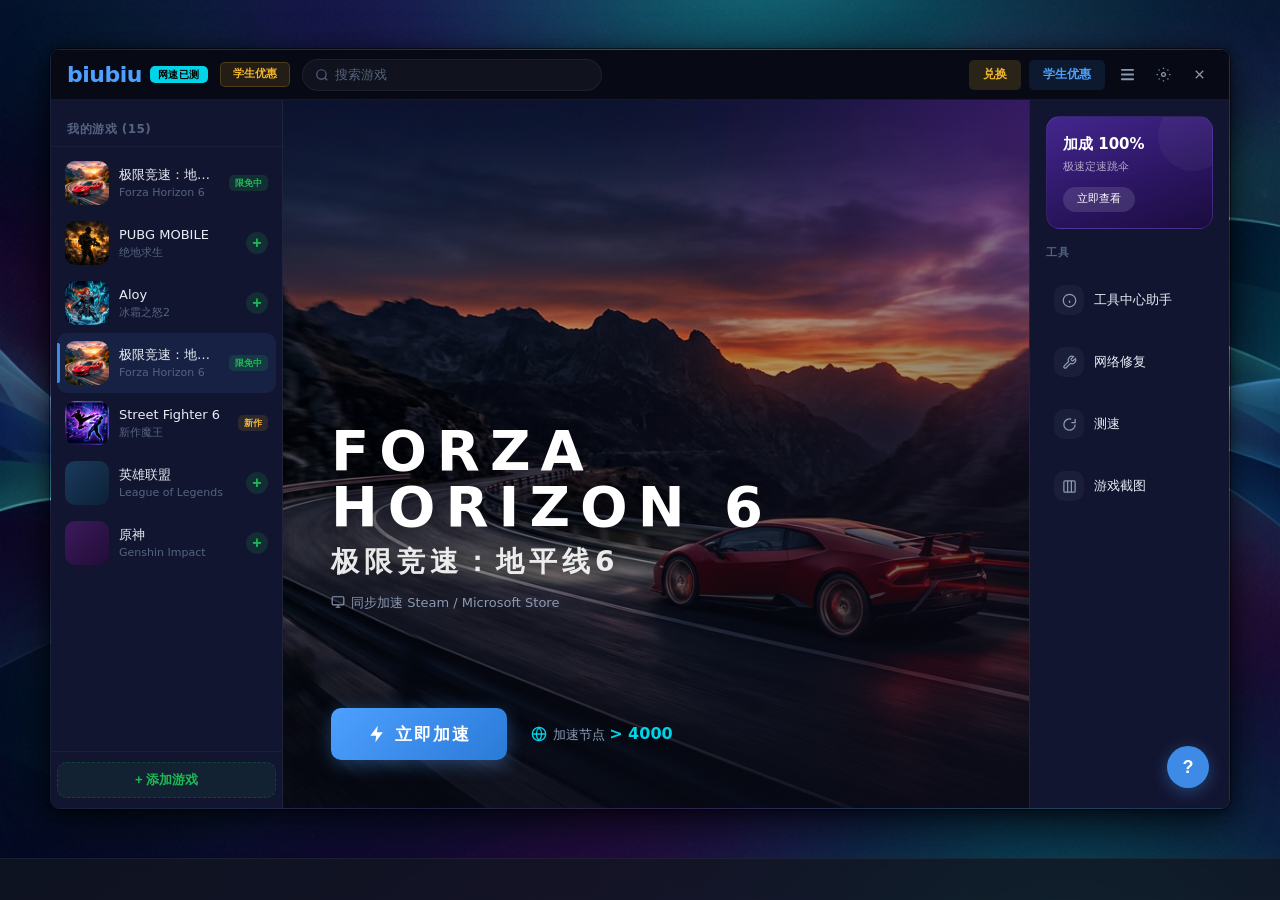
==== index.html @ 0bf5c0fb "Initial commit: biubiu game accelerator prototype" ====
<!DOCTYPE html>
<html lang="zh-CN">
<head>
<meta charset="UTF-8">
<meta name="viewport" content="width=device-width, initial-scale=1.0">
<title>biubiu 游戏加速器</title>
<style>
/* ============================================
   DESIGN SYSTEM
   ============================================ */
:root {
  --bg-deep: #05060e;
  --bg-base: #080a16;
  --bg-surface: #0c0f20;
  --bg-raised: #121530;
  --bg-hover: #181c3a;
  --bg-glass: rgba(12, 15, 32, 0.88);
  --bg-glass-light: rgba(255, 255, 255, 0.04);
  --bg-glass-border: rgba(255, 255, 255, 0.07);

  --clr-blue: #3d8be6;
  --clr-blue-bright: #4ea0ff;
  --clr-blue-glow: #5bb8ff;
  --clr-cyan: #00d4e8;
  --clr-cyan-dim: #00a8bd;
  --clr-green: #1db954;
  --clr-green-dim: #17a347;
  --clr-red: #e74c5a;
  --clr-red-dim: #c43a48;
  --clr-yellow: #f0b72e;
  --clr-purple: #8b5cf6;
  --clr-purple-dim: #6d42d8;
  --clr-purple-glow: #a78bfa;

  --text-hi: #e8edf5;
  --text-md: #8a99b4;
  --text-lo: #546480;
  --text-muted: #3e4c66;

  --grad-hero: linear-gradient(160deg, #0a0d1e 0%, #060818 50%, #0e1230 100%);
  --grad-blue-btn: linear-gradient(135deg, #4ea0ff 0%, #2a7ad8 100%);
  --grad-purple-card: linear-gradient(160deg, #44268e 0%, #2a1560 60%, #1a0c3e 100%);
  --grad-modal: linear-gradient(170deg, #11142e 0%, #0c0f20 100%);
  --grad-gauge-ring: linear-gradient(135deg, #8b5cf6, #3d8be6, #00d4e8);
  --grad-speed-fill: linear-gradient(90deg, #00d4e8, #3d8be6);

  --sh-card: 0 2px 12px rgba(0,0,0,0.35);
  --sh-glow: 0 0 32px rgba(78,160,255,0.3);
  --sh-btn: 0 4px 18px rgba(78,160,255,0.35);
  --sh-modal: 0 24px 72px rgba(0,0,0,0.7);
  --sh-pill: 0 4px 16px rgba(0,0,0,0.4);

  --bd: 1px solid rgba(255,255,255,0.06);
  --bd-lo: 1px solid rgba(255,255,255,0.04);
  --bd-hi: 1px solid rgba(78,160,255,0.25);

  --r-sm: 5px;
  --r-md: 10px;
  --r-lg: 14px;
  --r-xl: 18px;
  --r-full: 9999px;

  --sp-1: 4px;  --sp-2: 8px;  --sp-3: 12px;
  --sp-4: 16px; --sp-5: 20px; --sp-6: 24px;
  --sp-8: 32px; --sp-10: 40px; --sp-12: 48px;
  --sp-16: 64px;

  --font: 'Segoe UI','PingFang SC','Microsoft YaHei',system-ui,sans-serif;
  --font-num: 'Cascadia Code','Fira Code','Consolas',monospace;

  --ease: 280ms cubic-bezier(0.4,0,0.2,1);
  --ease-slow: 500ms cubic-bezier(0.4,0,0.2,1);
  --ease-bounce: 400ms cubic-bezier(0.34,1.56,0.64,1);

  --tb-h: 50px;
  --side-w: 232px;
  --side-rw: 200px;
}

*, *::before, *::after { box-sizing: border-box; margin: 0; padding: 0; }
html, body {
  width: 100%; height: 100%; overflow: hidden;
  font-family: var(--font); font-size: 14px; line-height: 1.5;
  color: var(--text-hi);
  -webkit-font-smoothing: antialiased;
}
body { background: #070a14; }
::-webkit-scrollbar { width: 3px; }
::-webkit-scrollbar-thumb { background: rgba(255,255,255,0.08); border-radius: 3px; }

/* ============================================
   DESKTOP
   ============================================ */
.desktop {
  width: 100vw; height: 100vh;
  display: flex; flex-direction: column; overflow: hidden;
  background-color: #070a14;
  background-image: url('assets/desktop-wallpaper.png');
  background-size: cover;
  background-position: center;
  background-repeat: no-repeat;
}

.desktop-area {
  flex: 1; min-height: 0;
  display: flex; align-items: center; justify-content: center;
  position: relative;
}

/* ============================================
   WINDOW FRAME
   ============================================ */
.win-frame {
  width: clamp(920px, calc(100vw - 100px), 1350px);
  height: clamp(560px, calc(100vh - 140px), 780px);
  display: flex; flex-direction: column;
  border-radius: 9px;
  overflow: hidden;
  border: 1px solid rgba(255,255,255,0.07);
  box-shadow:
    0 0 0 1px rgba(0,0,0,0.5),
    0 3px 12px rgba(0,0,0,0.45),
    0 10px 40px rgba(0,0,0,0.55),
    0 28px 80px rgba(0,0,0,0.35);
  flex-shrink: 0;
  z-index: 10;
}

/* Window Content */
.win-content {
  flex: 1;
  overflow: hidden;
  position: relative;
  background: var(--bg-deep);
}

/* ============================================
   TASKBAR
   ============================================ */
.taskbar {
  height: 42px; flex-shrink: 0; z-index: 50; position: relative;
  background: rgba(18, 22, 34, 0.82);
  backdrop-filter: blur(18px);
  -webkit-backdrop-filter: blur(18px);
  display: flex; align-items: center; justify-content: center;
  border-top: 1px solid rgba(255,255,255,0.05);
  gap: 10px;
}

#app {
  width: 100%; height: 100%;
  display: flex; flex-direction: column; overflow: hidden; position: relative;
}

/* ============================================
   TOPBAR
   ============================================ */
.topbar {
  height: var(--tb-h); min-height: var(--tb-h);
  display: flex; align-items: center; padding: 0 16px;
  background: rgba(8,10,22,0.9);
  backdrop-filter: blur(20px); -webkit-backdrop-filter: blur(20px);
  border-bottom: var(--bd); z-index: 100; gap: 12px; user-select: none;
}
.topbar-logo { display: flex; align-items: center; gap: 8px; }
.topbar-logo-text { font-size: 22px; font-weight: 800; color: var(--clr-blue-bright); letter-spacing: -0.5px; }
.topbar-logo-tag { font-size: 10px; background: var(--clr-cyan); color: #000; padding: 1px 8px; border-radius: var(--r-sm); font-weight: 700; letter-spacing: 0.5px; }

.topbar-student {
  font-size: 11px; padding: 3px 12px; border-radius: var(--r-sm); font-weight: 600;
  background: rgba(240,183,46,0.12); color: var(--clr-yellow);
  border: 1px solid rgba(240,183,46,0.2);
}

.topbar-search {
  flex: 1; max-width: 300px; height: 32px;
  background: rgba(255,255,255,0.04); border: var(--bd); border-radius: var(--r-full);
  display: flex; align-items: center; padding: 0 12px; gap: 6px;
  transition: border-color var(--ease);
}
.topbar-search:focus-within { border-color: rgba(78,160,255,0.35); }
.topbar-search input { flex: 1; background: none; border: none; outline: none; color: var(--text-hi); font-size: 13px; }
.topbar-search input::placeholder { color: var(--text-lo); }
.topbar-search svg { width: 14px; height: 14px; color: var(--text-lo); flex-shrink: 0; }

.topbar-right { display: flex; align-items: center; gap: 8px; margin-left: auto; }
.topbar-btn {
  height: 30px; padding: 0 14px; border-radius: var(--r-sm); font-size: 12px; font-weight: 600;
  border: none; cursor: pointer; display: flex; align-items: center; gap: 4px;
  transition: all var(--ease);
}
.topbar-btn--yellow { background: rgba(240,183,46,0.15); color: var(--clr-yellow); }
.topbar-btn--yellow:hover { background: rgba(240,183,46,0.3); }
.topbar-btn--blue { background: rgba(61,139,230,0.12); color: var(--clr-blue-bright); }
.topbar-btn--blue:hover { background: rgba(61,139,230,0.25); }
.topbar-icon-btn {
  width: 28px; height: 28px; border-radius: var(--r-sm); background: none; border: none; cursor: pointer;
  display: flex; align-items: center; justify-content: center; color: var(--text-md); transition: all var(--ease);
}
.topbar-icon-btn:hover { background: rgba(255,255,255,0.06); color: var(--text-hi); }

/* ============================================
   MAIN LAYOUT
   ============================================ */
.main-layout { flex: 1; display: flex; overflow: hidden; position: relative; }

/* ============================================
   LEFT SIDEBAR
   ============================================ */
.sidebar-left {
  width: var(--side-w); min-width: var(--side-w);
  background: var(--bg-raised);
  border-right: var(--bd);
  display: flex; flex-direction: column; overflow: hidden;
  transition: all var(--ease-slow); z-index: 10;
}
.sidebar-left.collapsed { width: 0; min-width: 0; opacity: 0; pointer-events: none; border-right: none; overflow: hidden; }

.sidebar-top { padding: 20px 16px 8px; border-bottom: var(--bd-lo); }
.sidebar-top-title { font-size: 12px; font-weight: 600; color: var(--text-lo); letter-spacing: 0.5px; }

.sidebar-list { flex: 1; overflow-y: auto; padding: 6px; }

.game-item {
  display: flex; align-items: center; gap: 10px; padding: 8px;
  border-radius: var(--r-md); cursor: pointer; transition: background var(--ease); position: relative;
}
.game-item:hover { background: var(--bg-hover); }
.game-item.active { background: rgba(61,139,230,0.1); }
.game-item.active::before {
  content: ''; position: absolute; left: 0; top: 10px; bottom: 10px;
  width: 3px; background: var(--clr-blue); border-radius: 0 2px 2px 0;
}

.game-thumb {
  width: 44px; height: 44px; border-radius: var(--r-md);
  object-fit: cover; flex-shrink: 0; background: var(--bg-hover);
}
.game-thumb-fake {
  width: 44px; height: 44px; border-radius: var(--r-md);
  flex-shrink: 0; display: flex; align-items: center; justify-content: center;
}

.game-meta { flex: 1; min-width: 0; }
.game-name { font-size: 13px; font-weight: 500; color: var(--text-hi); white-space: nowrap; overflow: hidden; text-overflow: ellipsis; }
.game-sub { font-size: 11px; color: var(--text-lo); white-space: nowrap; overflow: hidden; text-overflow: ellipsis; }

.game-tag {
  font-size: 9px; padding: 2px 6px; border-radius: var(--r-sm); font-weight: 600;
  flex-shrink: 0; line-height: 1.4;
}
.game-tag--free { background: rgba(29,185,84,0.15); color: var(--clr-green); }
.game-tag--hot { background: rgba(240,183,46,0.12); color: var(--clr-yellow); }

.game-add {
  width: 22px; height: 22px; border-radius: var(--r-full);
  background: rgba(29,185,84,0.15); border: none; cursor: pointer;
  display: flex; align-items: center; justify-content: center;
  color: var(--clr-green); font-size: 16px; font-weight: 700; flex-shrink: 0;
}

.sidebar-bottom {
  padding: 10px 6px;
  border-top: var(--bd-lo);
}
.add-game-btn {
  display: flex; align-items: center; justify-content: center; gap: 6px;
  width: 100%; height: 36px; border-radius: var(--r-md);
  background: rgba(29,185,84,0.08); border: 1px dashed rgba(29,185,84,0.2);
  color: var(--clr-green); font-size: 13px; font-weight: 600;
  cursor: pointer; transition: all var(--ease);
}
.add-game-btn:hover { background: rgba(29,185,84,0.18); }

/* ============================================
   CONTENT AREA
   ============================================ */
.content-area { flex: 1; display: flex; flex-direction: column; overflow: hidden; position: relative; }

.hero-banner { flex: 1; position: relative; overflow: hidden; display: flex; flex-direction: column; }
.hero-bg { position: absolute; inset: 0; width: 100%; height: 100%; object-fit: cover; z-index: 0; }
.hero-overlay { position: absolute; inset: 0; background: linear-gradient(160deg, rgba(5,6,14,0) 0%, rgba(5,6,14,0.15) 30%, rgba(8,10,22,0.92) 100%); z-index: 1; }

.hero-inner {
  position: relative; z-index: 2; flex: 1;
  display: flex; flex-direction: column; justify-content: flex-end;
  padding: 40px 48px 48px; gap: 32px;
}

.game-title-group { display: flex; flex-direction: column; gap: 6px; }

.title-logo-en {
  font-size: 56px; font-weight: 900; color: #fff;
  letter-spacing: 10px; line-height: 1;
  text-shadow: 0 2px 24px rgba(0,0,0,0.5);
}

.title-cn {
  font-size: 28px; font-weight: 600; color: rgba(255,255,255,0.9);
  letter-spacing: 5px; text-shadow: 0 1px 16px rgba(0,0,0,0.4);
}

.title-platform {
  display: flex; align-items: center; gap: 6px;
  font-size: 13px; color: var(--text-md); margin-top: 4px;
}
.title-platform svg { width: 14px; height: 14px; }

.hero-bottom { display: flex; align-items: center; gap: 24px; }

.accel-status-line {
  opacity: 0;
  transition: opacity 0.25s ease;
  margin-bottom: 2px;
  width: 260px;
  height: 30px;
  overflow: hidden;
  position: relative;
  display: flex;
  flex-direction: column;
  justify-content: center;
  border: 1px solid rgba(0, 212, 232, 0.2);
  border-radius: var(--r-sm);
  background: rgba(0, 212, 232, 0.04);
  padding: 0 10px 0 4px;
  gap: 0;
}
.accel-status-line.show {
  opacity: 1;
}
.accel-status-line .status-row {
  display: flex;
  align-items: center;
  gap: 8px;
  min-height: 18px;
  flex-shrink: 0;
  transition: transform 0.3s ease, opacity 0.3s ease;
  opacity: 1;
  font-size: 13px;
  color: var(--clr-cyan);
  font-weight: 500;
  letter-spacing: 0.5px;
}
.accel-status-line .status-row.fade-out {
  opacity: 0.35;
}
.accel-status-line .status-p {
  display: inline-flex;
  align-items: center;
  justify-content: center;
  width: 18px;
  height: 18px;
  border-radius: 4px;
  background: rgba(0, 212, 232, 0.15);
  color: var(--clr-cyan);
  font-size: 11px;
  font-weight: 700;
  line-height: 1;
  flex-shrink: 0;
}
.accel-status-line .status-text {
  white-space: nowrap;
}
@keyframes statusRowSlideIn {
  from { transform: translateY(100%); opacity: 0; }
  to   { transform: translateY(0);    opacity: 1; }
}

.btn-accel {
  height: 52px; padding: 0 36px; border-radius: var(--r-md);
  border: none; cursor: pointer;
  background: var(--grad-blue-btn);
  color: #fff; font-size: 17px; font-weight: 800;
  display: flex; align-items: center; gap: 8px;
  box-shadow: var(--sh-btn); transition: all var(--ease);
  letter-spacing: 2px;
}
.btn-accel:hover {
  transform: translateY(-2px);
  box-shadow: 0 8px 32px rgba(78,160,255,0.45);
}
.btn-accel:active { transform: translateY(0); }
.btn-accel svg { width: 20px; height: 20px; }

/* ---- 建联进度条状态 ---- */
.btn-accel.connecting {
  position: relative;
  overflow: visible;
  background: rgba(8, 10, 22, 0.92);
  border: 1px solid rgba(0, 212, 232, 0.12);
  box-shadow: inset 0 0 12px rgba(0,0,0,0.4), 0 0 16px rgba(0, 212, 232, 0.06);
  cursor: default;
  pointer-events: none;
  padding: 0;
  min-width: 260px;
  animation: accelConnectingPulse 2s ease-in-out infinite;
}
@keyframes accelConnectingPulse {
  0%, 100% { box-shadow: inset 0 0 12px rgba(0,0,0,0.4), 0 0 12px rgba(0, 212, 232, 0.05); }
  50% { box-shadow: inset 0 0 12px rgba(0,0,0,0.4), 0 0 22px rgba(0, 212, 232, 0.14); }
}

.btn-accel.connecting .accel-progress-track {
  position: absolute;
  left: 16px;
  right: 16px;
  top: 50%;
  transform: translateY(-50%);
  height: 5px;
  background: rgba(255,255,255,0.05);
  border-radius: 3px;
  overflow: visible;
}

.btn-accel.connecting .accel-progress-fill {
  position: absolute;
  left: 0;
  top: 0;
  height: 100%;
  width: 0%;
  background: linear-gradient(90deg, #00d4e8, #3d8be6, #5bb8ff);
  border-radius: 3px;
  transition: width 0.06s linear;
}

/* 进度条头部高亮光点 */
.btn-accel.connecting .accel-progress-fill::after {
  content: '';
  position: absolute;
  right: 0;
  top: 50%;
  transform: translate(50%, -50%);
  width: 10px;
  height: 10px;
  background: #5bb8ff;
  border-radius: 50%;
  box-shadow: 0 0 8px 3px rgba(91, 184, 255, 0.5);
}

/* 闪电图标 - 跟随进度条头部 */
.btn-accel.connecting .accel-icon {
  position: absolute;
  right: -14px;
  top: 50%;
  transform: translateY(-50%);
  z-index: 2;
  width: 28px;
  height: 28px;
  background: rgba(8, 10, 22, 0.85);
  border-radius: 50%;
  display: flex;
  align-items: center;
  justify-content: center;
  border: 1px solid rgba(0, 212, 232, 0.2);
  box-shadow: 0 0 10px rgba(0, 212, 232, 0.1);
}
.btn-accel.connecting .accel-icon svg {
  width: 14px;
  height: 14px;
  color: #00d4e8;
}

.node-info {
  display: flex; align-items: center; gap: 6px;
  font-size: 13px; color: var(--text-md);
}
.node-info strong { color: var(--clr-cyan); font-size: 16px; font-weight: 700; }

/* ============================================
   RIGHT SIDEBAR
   ============================================ */
.sidebar-right {
  width: var(--side-rw); min-width: var(--side-rw);
  background: var(--bg-raised);
  border-left: var(--bd);
  display: flex; flex-direction: column; padding: 16px; gap: 16px;
  overflow-y: auto; transition: all var(--ease-slow); z-index: 10;
}
.sidebar-right.collapsed {
  width: 0; min-width: 0; padding: 0; opacity: 0; pointer-events: none;
  border-left: none; overflow: hidden;
}

.promo-card {
  background: var(--grad-purple-card);
  border-radius: var(--r-lg); padding: 16px;
  position: relative; overflow: hidden;
  border: 1px solid rgba(167,139,250,0.15);
}
.promo-card::after {
  content: ''; position: absolute; top: -16px; right: -16px;
  width: 70px; height: 70px; background: rgba(255,255,255,0.04); border-radius: 50%;
}
.promo-title { font-size: 15px; font-weight: 700; color: #fff; position: relative; z-index: 1; }
.promo-sub { font-size: 11px; color: rgba(255,255,255,0.6); margin-top: 3px; position: relative; z-index: 1; }
.promo-link {
  display: inline-block; margin-top: 12px; font-size: 11px; padding: 4px 14px;
  background: rgba(255,255,255,0.12); border-radius: var(--r-full);
  color: #fff; cursor: pointer; position: relative; z-index: 1;
  transition: background var(--ease);
}
.promo-link:hover { background: rgba(255,255,255,0.22); }

.tools-title { font-size: 11px; font-weight: 600; color: var(--text-lo); letter-spacing: 0.8px; text-transform: uppercase; }
.tool-row {
  display: flex; align-items: center; gap: 10px; padding: 8px;
  border-radius: var(--r-md); cursor: pointer; transition: background var(--ease); font-size: 13px;
}
.tool-row:hover { background: var(--bg-hover); }
.tool-icon {
  width: 30px; height: 30px; border-radius: var(--r-md);
  background: rgba(255,255,255,0.04); display: flex; align-items: center; justify-content: center; flex-shrink: 0;
}

/* Help FAB */
.help-fab {
  position: absolute; bottom: 20px; right: 20px;
  width: 42px; height: 42px; border-radius: 50%;
  background: var(--clr-blue); border: none; cursor: pointer;
  display: flex; align-items: center; justify-content: center;
  color: #fff; font-size: 18px; font-weight: 700;
  box-shadow: 0 4px 16px rgba(61,139,230,0.4); z-index: 50;
  transition: all var(--ease);
}
.help-fab:hover { transform: scale(1.08); box-shadow: 0 6px 24px rgba(61,139,230,0.55); }

/* ============================================
   NETWORK TOAST (桌面右下角提示浮窗)
   ============================================ */
.net-toast {
  position: fixed; bottom: 56px; right: 32px; z-index: 300;
  width: 340px;
  background: var(--bg-glass);
  backdrop-filter: blur(16px); -webkit-backdrop-filter: blur(16px);
  border: 1px solid rgba(255,255,255,0.08);
  border-radius: var(--r-lg);
  box-shadow: 0 8px 32px rgba(0,0,0,0.55), 0 0 0 1px rgba(0,0,0,0.3);
  padding: 18px;
  display: flex; flex-direction: column; gap: 10px;
  opacity: 0; transform: translateY(12px) scale(0.95);
  pointer-events: none;
  transition: all var(--ease-bounce);
}
.net-toast.visible {
  opacity: 1; transform: translateY(0) scale(1);
  pointer-events: all;
}

/* Branding header */
.net-toast-brand {
  display: flex; align-items: center; gap: 8px;
  padding-bottom: 10px; margin-bottom: 2px;
  border-bottom: 1px solid rgba(255,255,255,0.06);
}
.net-toast-brand-icon {
  width: 24px; height: 24px;
  background: linear-gradient(135deg, #6366f1, #818cf8);
  border-radius: 6px;
  display: flex; align-items: center; justify-content: center;
  flex-shrink: 0;
}
.net-toast-brand-icon svg { width: 14px; height: 14px; stroke: #fff; }
.net-toast-brand-text {
  font-size: 13px; font-weight: 700; color: var(--text-hi);
  letter-spacing: 0.5px;
}
.net-toast-brand-tag {
  font-size: 9px; font-weight: 600; color: #6366f1;
  background: rgba(99,102,241,0.12);
  padding: 1px 6px; border-radius: 3px;
  letter-spacing: 0.5px;
  margin-left: auto;
}

/* State switcher pills */
.net-toast-switcher {
  display: flex; gap: 4px;
}
.net-toast-pill {
  flex: 1; height: 28px; border-radius: var(--r-sm);
  border: 1px solid rgba(255,255,255,0.06);
  background: rgba(255,255,255,0.03);
  color: var(--text-lo); font-size: 11px; font-weight: 500;
  cursor: pointer; transition: all var(--ease);
  display: flex; align-items: center; justify-content: center;
  letter-spacing: 0.5px;
}
.net-toast-pill:hover { background: rgba(255,255,255,0.06); color: var(--text-md); }
.net-toast-pill.active { color: #fff; border-color: transparent; }

.net-toast-body { display: flex; gap: 14px; align-items: flex-start; }
.net-toast-icon-wrap {
  width: 42px; height: 42px; border-radius: var(--r-md);
  display: flex; align-items: center; justify-content: center;
  flex-shrink: 0;
}
.net-toast-icon-wrap svg { width: 22px; height: 22px; }
.net-toast-content { flex: 1; min-width: 0; }
.net-toast-title { font-size: 14px; font-weight: 700; color: var(--text-hi); line-height: 1.3; }
.net-toast-desc { font-size: 12px; color: var(--text-md); margin-top: 3px; line-height: 1.5; }

.net-toast-actions { display: flex; gap: 8px; justify-content: flex-end; align-items: center; margin-top: 2px; }
.net-toast-btn {
  height: 30px; padding: 0 16px; border-radius: var(--r-sm);
  font-size: 12px; font-weight: 600; border: none; cursor: pointer;
  transition: all var(--ease); letter-spacing: 0.5px;
}
.net-toast-btn--primary {
  color: #fff;
  box-shadow: 0 2px 8px rgba(0,0,0,0.3);
}
.net-toast--warn .net-toast-btn--primary {
  background: linear-gradient(135deg, #f0b72e, #d4911e);
}
.net-toast--warn .net-toast-btn--primary:hover {
  background: linear-gradient(135deg, #f5c04a, #e09e2a);
}
.net-toast-btn--ghost {
  background: rgba(255,255,255,0.04);
  border: 1px solid rgba(255,255,255,0.08);
  color: var(--text-md);
}
.net-toast-btn--ghost:hover { background: rgba(255,255,255,0.08); color: var(--text-hi); }

/* State: checking (预检中) */
.net-toast--checking .net-toast-pill.active { background: rgba(61,139,230,0.25); box-shadow: 0 0 8px rgba(61,139,230,0.15); }
.net-toast--checking .net-toast-icon-wrap { background: rgba(61,139,230,0.12); color: var(--clr-blue-bright); }
.net-toast--checking { border-color: rgba(61,139,230,0.15); }

/* State: good (良好) */
.net-toast--good .net-toast-pill.active { background: rgba(29,185,84,0.25); box-shadow: 0 0 8px rgba(29,185,84,0.15); }
.net-toast--good .net-toast-icon-wrap { background: rgba(29,185,84,0.12); color: var(--clr-green); }
.net-toast--good { border-color: rgba(29,185,84,0.15); }

/* State: warn (有问题) */
.net-toast--warn .net-toast-pill.active { background: rgba(240,183,46,0.25); box-shadow: 0 0 8px rgba(240,183,46,0.15); }
.net-toast--warn .net-toast-icon-wrap { background: rgba(240,183,46,0.12); color: var(--clr-yellow); }
.net-toast--warn { border-color: rgba(240,183,46,0.15); }

/* Checking spin animation */
@keyframes netToastSpin {
  from { transform: rotate(0deg); }
  to { transform: rotate(360deg); }
}
.net-toast-spinner { animation: netToastSpin 1.4s linear infinite; }

/* ============================================
   DASHBOARD (ACCELERATING)
   ============================================ */
.dash-overlay {
  position: absolute; inset: 0; z-index: 30;
  display: flex; align-items: center; justify-content: center;
  opacity: 0; pointer-events: none; transition: opacity var(--ease-slow);
}
.dash-overlay.visible { opacity: 1; pointer-events: all; }
.dash-bg {
  position: absolute; inset: 0;
  background: rgba(5,6,14,0.93);
  backdrop-filter: blur(14px); -webkit-backdrop-filter: blur(14px);
}

.dash-inner {
  position: relative; z-index: 1;
  display: flex; align-items: center; justify-content: center;
  gap: 80px; width: 100%; height: 100%;
  padding: 0 60px;
}

.dash-game-info {
  display: flex; flex-direction: column; gap: 8px; align-items: flex-start; flex-shrink: 0;
}
.dash-logo-en {
  font-size: 38px; font-weight: 900; color: #fff; letter-spacing: 6px;
  text-shadow: 0 2px 16px rgba(0,0,0,0.4);
}
.dash-name-cn { font-size: 20px; font-weight: 600; color: rgba(255,255,255,0.85); letter-spacing: 3px; }
.dash-version { font-size: 11px; color: var(--text-lo); }
.dash-platforms { font-size: 12px; color: var(--text-md); }

.btn-launch {
  margin-top: 12px;
  height: 44px; padding: 0 28px; border-radius: var(--r-md);
  border: none; cursor: pointer;
  background: var(--clr-blue); color: #fff;
  font-size: 15px; font-weight: 700;
  display: flex; align-items: center; gap: 8px;
  box-shadow: var(--sh-btn); transition: all var(--ease);
}
.btn-launch:hover { background: var(--clr-blue-bright); box-shadow: 0 6px 24px rgba(78,160,255,0.45); }
.btn-launch svg { width: 16px; height: 16px; }

.dash-actions {
  display: flex; align-items: center; gap: 16px; margin-top: 14px; flex-wrap: nowrap;
}

/* Gauge */
.gauge-wrap {
  position: relative; width: 300px; height: 300px; flex-shrink: 0;
}
.gauge-svg { width: 100%; height: 100%; transform: rotate(-90deg); }
.gauge-bg { fill: none; stroke: rgba(255,255,255,0.05); stroke-width: 12; }
.gauge-fill {
  fill: none; stroke: url(#gaugeGrad); stroke-width: 12; stroke-linecap: round;
  transition: stroke-dashoffset 0.8s cubic-bezier(0.4,0,0.2,1);
}
.gauge-face {
  position: absolute; inset: 24px; border-radius: 50%;
  background: rgba(8,10,22,0.95);
  display: flex; flex-direction: column; align-items: center; justify-content: center;
  border: var(--bd);
}
.gauge-val { font-size: 64px; font-weight: 900; color: var(--clr-cyan); line-height: 1; font-family: var(--font-num); }
.gauge-unit { font-size: 14px; color: var(--clr-cyan); margin-top: -4px; letter-spacing: 2px; }
.gauge-label-text { font-size: 12px; color: var(--text-lo); margin-top: 8px; }

.gauge-status-pill {
  margin-top: 14px;
  padding: 5px 18px; border-radius: var(--r-full);
  background: rgba(0,212,232,0.08); border: 1px solid rgba(0,212,232,0.15);
  font-size: 12px; color: var(--clr-cyan); font-weight: 600;
  white-space: nowrap;
}

/* Timer Pill (Stop Accelerate) */
.timer-pill {
  display: flex; align-items: center; gap: 8px;
  padding: 8px 18px;
  background: rgba(18,21,48,0.92);
  border: 1px solid rgba(255,255,255,0.08);
  border-radius: var(--r-full);
  box-shadow: var(--sh-pill);
  cursor: pointer;
  transition: all var(--ease);
  user-select: none;
  flex-shrink: 0;
}
.timer-pill:hover {
  background: rgba(30,35,66,0.96);
  border-color: rgba(231,76,90,0.35);
}
.timer-pill .ring-icon {
  width: 14px; height: 14px; border-radius: 50%;
  border: 2px solid var(--clr-red);
  display: flex; align-items: center; justify-content: center;
  position: relative; flex-shrink: 0;
}
.timer-pill .ring-icon::after {
  content: ''; width: 4px; height: 4px; border-radius: 50%;
  background: var(--clr-red);
}
.timer-pill .time-text {
  font-size: 16px; font-weight: 700; color: #fff;
  font-family: var(--font-num); letter-spacing: 1px;
}

/* Top-right promo in dashboard */
.dash-promo {
  position: absolute; top: 20px; right: 20px; z-index: 31;
  background: var(--grad-purple-card); border-radius: var(--r-lg);
  padding: 14px; border: 1px solid rgba(167,139,250,0.15);
  max-width: 190px;
}
.dash-promo-title { font-size: 14px; font-weight: 700; color: #fff; }
.dash-promo-sub { font-size: 11px; color: rgba(255,255,255,0.55); margin-top: 2px; }
.dash-promo-btn {
  display: inline-block; margin-top: 10px; font-size: 11px; padding: 4px 14px;
  background: rgba(255,255,255,0.12); border-radius: var(--r-full);
  color: #fff; cursor: pointer; transition: background var(--ease);
}
.dash-promo-btn:hover { background: rgba(255,255,255,0.22); }

/* Network Entry (bottom of dashboard) */
.net-entry {
  position: absolute; bottom: -28px; left: 50%; transform: translateX(-50%);
  z-index: 50;
  display: flex; align-items: center; gap: 6px;
  padding: 6px 18px; background: rgba(12,15,32,0.85);
  border: var(--bd); border-radius: var(--r-full);
  cursor: pointer; font-size: 13px; color: var(--text-md);
  transition: all var(--ease); white-space: nowrap;
  backdrop-filter: blur(8px); -webkit-backdrop-filter: blur(8px);
}
.net-entry:hover { background: rgba(255,255,255,0.08); border-color: rgba(255,255,255,0.15); color: var(--text-hi); }
.net-entry svg { width: 14px; height: 14px; }

/* AI Analysis Bubble (below net-entry) */
.ai-bubble {
  position: absolute; top: 340px; left: 50%; transform: translateX(-50%);
  z-index: 60;
  width: 330px;
  background: rgba(10,14,28,0.92);
  border: 1px solid rgba(0,180,255,0.2);
  border-radius: 14px;
  padding: 12px 34px 12px 16px;
  backdrop-filter: blur(12px); -webkit-backdrop-filter: blur(12px);
  box-shadow: 0 8px 32px rgba(0,0,0,0.5), inset 0 1px 0 rgba(255,255,255,0.04);
  animation: aiBubbleIn 0.4s cubic-bezier(0.16,1,0.3,1);
  opacity: 0;
  pointer-events: none;
  transition: opacity 0.3s ease;
}
.ai-bubble.show { opacity: 1; pointer-events: auto; }

/* Arrow pointing up to net-entry */
.ai-bubble::after {
  content: '';
  position: absolute; top: -8px; left: 50%; transform: translateX(-50%);
  width: 0; height: 0;
  border-left: 8px solid transparent;
  border-right: 8px solid transparent;
  border-bottom: 8px solid rgba(10,14,28,0.92);
}

/* Close button */
.ai-bubble-close {
  position: absolute; top: 6px; right: 6px;
  width: 20px; height: 20px; padding: 0;
  display: flex; align-items: center; justify-content: center;
  background: transparent; border: none; border-radius: var(--r-full);
  color: var(--text-lo); cursor: pointer; transition: all var(--ease);
  line-height: 1;
}
.ai-bubble-close svg { width: 12px; height: 12px; }
.ai-bubble-close:hover { background: rgba(255,255,255,0.08); color: var(--text-hi); }

.ai-bubble-brand {
  display: inline-flex; align-items: center; gap: 4px;
  font-size: 10px; color: var(--clr-cyan);
  background: rgba(0,180,255,0.1);
  border: 1px solid rgba(0,180,255,0.2);
  border-radius: var(--r-full); padding: 2px 10px;
  margin-bottom: 8px;
  letter-spacing: 0.5px;
}
.ai-bubble-brand svg { width: 12px; height: 12px; }

.ai-bubble-row {
  display: flex; align-items: center; gap: 10px;
}

.ai-bubble-content {
  flex: 1; min-width: 0;
  font-size: 12px; color: var(--text-hi); line-height: 1.6;
}

.ai-bubble-btn {
  flex-shrink: 0;
  display: inline-flex; align-items: center; gap: 4px;
  font-size: 12px; color: #fff;
  background: linear-gradient(135deg, rgba(139,92,246,0.5), rgba(61,139,230,0.5));
  border: 1px solid rgba(139,92,246,0.4);
  border-radius: var(--r-full); padding: 6px 16px;
  cursor: pointer; transition: all var(--ease);
  letter-spacing: 0.5px;
}
.ai-bubble-btn:hover {
  background: linear-gradient(135deg, rgba(139,92,246,0.7), rgba(61,139,230,0.7));
  border-color: rgba(139,92,246,0.6);
  box-shadow: 0 0 16px rgba(139,92,246,0.3);
}

@keyframes aiBubbleIn {
  from { opacity: 0; transform: translateX(-50%) translateY(8px); }
  to { opacity: 1; transform: translateX(-50%) translateY(0); }
}

/* ============================================
   NETWORK MODAL
   ============================================ */
.modal-overlay {
  position: absolute; inset: 0; z-index: 200;
  background: rgba(0,0,0,0.65);
  backdrop-filter: blur(6px); -webkit-backdrop-filter: blur(6px);
  display: flex; align-items: center; justify-content: center;
  opacity: 0; pointer-events: none; transition: opacity var(--ease);
}
.modal-overlay.visible { opacity: 1; pointer-events: all; }

.modal-box {
  width: 660px; height: 82%; max-height: 82%;
  background: var(--grad-modal);
  border-radius: var(--r-xl);
  border: 1px solid rgba(255,255,255,0.08);
  box-shadow: var(--sh-modal);
  overflow: hidden; display: flex; flex-direction: column;
  transform: scale(0.94) translateY(12px);
  transition: transform var(--ease);
}
.modal-overlay.visible .modal-box { transform: scale(1) translateY(0); }

.modal-head {
  display: flex; align-items: center; justify-content: center;
  padding: 14px 20px; position: relative;
  border-bottom: 1px solid rgba(255,255,255,0.06);
}
.modal-head-title { font-size: 16px; font-weight: 700; }
.modal-close {
  position: absolute; right: 20px; top: 50%; transform: translateY(-50%);
  width: 26px; height: 26px; border-radius: var(--r-sm);
  background: rgba(255,255,255,0.05); border: none; cursor: pointer;
  display: flex; align-items: center; justify-content: center;
  color: var(--text-md); font-size: 14px; transition: all var(--ease);
}
.modal-close:hover { background: rgba(231,76,90,0.2); color: var(--clr-red); }

.modal-body { flex: 1; overflow: hidden; display: flex; flex-direction: column; padding: 20px; }

/* Log panel - frozen header + scrollable body */
.log-panel-inner { display: flex; flex-direction: column; height: 100%; }
.log-table-head { flex-shrink: 0; }
.log-table-body-scroll { flex: 1; overflow-y: auto; min-height: 0; }

/* Topology diagram */
.topo-diagram {
  display: flex; align-items: center; justify-content: center;
  gap: 0; padding: 28px 0 16px; margin-bottom: 20px; position: relative;
  background: var(--bg-surface); border-radius: var(--r-md); border: var(--bd-lo);
}
.topo-info {
  position: absolute; top: 10px; left: 14px;
  display: flex; gap: 16px; font-size: 11px;
}
.topo-info-item {
  display: flex; align-items: center; gap: 4px; color: var(--text-md);
}
.topo-info-val {
  font-weight: 700; color: var(--clr-cyan); font-family: var(--font-num);
}
.topo-node {
  display: flex; flex-direction: column; align-items: center; gap: 6px; min-width: 80px;
}
.topo-icon {
  width: 36px; height: 36px; border-radius: var(--r-md);
  background: var(--bg-glass-light); border: var(--bd);
  display: flex; align-items: center; justify-content: center;
}
.topo-icon svg { width: 18px; height: 18px; color: var(--text-md); }
.topo-label { font-size: 11px; color: var(--text-lo); text-align: center; white-space: nowrap; }

.topo-line {
  width: 100%; height: 2px; background: linear-gradient(90deg, var(--clr-cyan-dim), var(--clr-blue));
  position: relative;
}
.topo-line::after {
  content: ''; position: absolute; right: -3px; top: -3px;
  width: 8px; height: 8px; border-radius: 50%;
  background: var(--clr-cyan); box-shadow: 0 0 8px var(--clr-cyan);
  animation: topo-pulse 2s ease-in-out infinite;
}
.topo-line--slow {
  background: linear-gradient(90deg, var(--clr-yellow), var(--clr-red-dim));
}
.topo-line--slow::after {
  background: var(--clr-yellow); box-shadow: 0 0 8px var(--clr-yellow);
}
.topo-line--fast {
  background: linear-gradient(90deg, var(--clr-cyan), var(--clr-blue-bright));
  height: 3px;
}
.topo-line--fast::after {
  background: var(--clr-cyan); box-shadow: 0 0 10px var(--clr-blue-glow);
}

.topo-line-wrap {
  display: flex; flex-direction: column; align-items: center; gap: 2px;
  min-width: 50px; max-width: 100px; flex: 1; position: relative;
}
.topo-latency {
  font-size: 11px; font-weight: 700; color: var(--clr-yellow);
  font-family: var(--font-num); white-space: nowrap; line-height: 1;
}
.topo-latency--fast {
  color: var(--clr-cyan);
}
.topo-sublabel {
  font-size: 10px; font-weight: 600; color: var(--clr-cyan);
  white-space: nowrap; line-height: 1; text-align: center;
}
@keyframes topo-pulse { 0%,100%{ opacity:1; } 50%{ opacity:0.4; } }

/* Speed bar */
.speed-bar-wrap { margin-bottom: 20px; }
.speed-bar-top { display: flex; justify-content: space-between; margin-bottom: 6px; font-size: 12px; color: var(--text-md); }
.speed-bar-track { height: 6px; background: rgba(255,255,255,0.05); border-radius: 3px; overflow: hidden; }
.speed-bar-fill { height: 100%; background: var(--grad-speed-fill); border-radius: 3px; transition: width 1s ease; width: 0%; }

/* Modal tabs */
.m-tabs { display: flex; gap: 0; margin-bottom: 16px; border-bottom: 1px solid rgba(255,255,255,0.06); }
.m-tab {
  padding: 8px 16px; font-size: 13px; font-weight: 500;
  color: var(--text-lo); cursor: pointer; border-bottom: 2px solid transparent;
  transition: all var(--ease); background: none; border-top: none; border-left: none; border-right: none;
}
.m-tab:hover { color: var(--text-md); }
.m-tab.active { color: var(--clr-cyan); border-bottom-color: var(--clr-cyan); }

/* Chart area */
.chart-area { background: var(--bg-surface); border-radius: var(--r-md); padding: 16px; border: var(--bd-lo); }
.chart-head { display: flex; justify-content: space-between; align-items: center; margin-bottom: 12px; }
.chart-head-left { font-size: 13px; color: var(--text-md); }

.chart-svg { width: 100%; height: 180px; }

/* Log table */
.log-table { width: 100%; border-collapse: collapse; font-size: 12px; }
.log-table th {
  text-align: left; padding: 8px 10px; color: var(--text-lo); font-weight: 600;
  border-bottom: 1px solid rgba(255,255,255,0.08); white-space: nowrap; font-size: 11px;
}
.log-table td {
  padding: 7px 10px; color: var(--text-md); border-bottom: 1px solid rgba(255,255,255,0.03);
  white-space: nowrap; font-size: 12px;
}
.log-table tr:nth-child(even) { background: rgba(255,255,255,0.015); }
.log-table tr:hover { background: rgba(255,255,255,0.03); }

.log-status { display: inline-flex; align-items: center; gap: 5px; }
.log-dot { width: 6px; height: 6px; border-radius: 50%; flex-shrink: 0; }
.log-dot--ok { background: var(--clr-green); box-shadow: 0 0 6px var(--clr-green); }
.log-dot--err { background: var(--clr-red); box-shadow: 0 0 6px var(--clr-red); }
.log-status--ok { color: var(--clr-green); font-weight: 600; }
.log-status--err { color: var(--clr-red); font-weight: 600; }

.log-detail-btn {
  font-size: 11px; color: var(--clr-blue-bright);
  background: rgba(61,139,230,0.1); border: none;
  padding: 3px 10px; border-radius: 3px;
  cursor: pointer; white-space: nowrap;
  font-weight: 500;
}
.log-detail-btn:hover { background: rgba(61,139,230,0.2); }

/* ============================================
   NETWORK DIAGNOSTIC REPORT
   ============================================ */
.report-overlay {
  position: absolute; inset: 0; z-index: 250;
  background: rgba(5,6,14,0.85);
  backdrop-filter: blur(10px); -webkit-backdrop-filter: blur(10px);
  display: flex; align-items: center; justify-content: center;
  opacity: 0; pointer-events: none; transition: opacity var(--ease);
}
.report-overlay.visible { opacity: 1; pointer-events: all; }

.report-window {
  position: relative;
  width: 800px; max-width: 94%; height: 86%; max-height: 86%;
  background: var(--grad-modal);
  border-radius: var(--r-xl);
  border: 1px solid rgba(255,255,255,0.08);
  box-shadow: var(--sh-modal);
  overflow: hidden; display: flex; flex-direction: column;
  transform: scale(0.94) translateY(12px);
  transition: transform var(--ease);
}
.report-overlay.visible .report-window {
  transform: scale(1) translateY(0);
}

.report-window-scroll {
  flex: 1; overflow-y: auto; overflow-x: hidden;
}
.report-window-scroll::-webkit-scrollbar { width: 3px; }
.report-window-scroll::-webkit-scrollbar-thumb { background: rgba(255,255,255,0.06); border-radius: 3px; }

.report-inner { padding: 28px 36px 32px; max-width: 820px; margin: 0 auto; width: 100%; }

.report-close {
  position: absolute; top: 14px; right: 18px; z-index: 10;
  width: 28px; height: 28px; border-radius: var(--r-sm);
  background: rgba(255,255,255,0.05); border: none; cursor: pointer;
  display: flex; align-items: center; justify-content: center;
  color: var(--text-md); font-size: 14px; transition: all var(--ease);
}
.report-close:hover { background: rgba(231,76,90,0.2); color: var(--clr-red); }

/* ---- Page Title & Overview ---- */
.report-page-title {
  font-size: 20px; font-weight: 800; color: var(--text-hi);
  margin-bottom: 16px; letter-spacing: 0.5px;
}
.report-summary {
  display: flex; flex-direction: column; gap: 8px;
  margin-bottom: 22px;
}
.report-rating-wrap { flex-shrink: 0; }
.report-rating {
  width: 72px; height: 72px; border-radius: var(--r-lg);
  display: flex; align-items: center; justify-content: center;
  font-size: 36px; font-weight: 900; letter-spacing: -1px;
  position: relative;
}
.report-rating--a {
  background: rgba(29,185,84,0.12); color: var(--clr-green);
  border: 2px solid rgba(29,185,84,0.25);
  box-shadow: 0 0 20px rgba(29,185,84,0.08);
}
.report-rating--b {
  background: rgba(61,139,230,0.12); color: var(--clr-blue-bright);
  border: 2px solid rgba(61,139,230,0.25);
  box-shadow: 0 0 20px rgba(61,139,230,0.08);
}
.report-rating--c {
  background: rgba(240,183,46,0.12); color: var(--clr-yellow);
  border: 2px solid rgba(240,183,46,0.25);
  box-shadow: 0 0 20px rgba(240,183,46,0.08);
}
.report-rating--d {
  background: rgba(231,76,90,0.12); color: var(--clr-red);
  border: 2px solid rgba(231,76,90,0.25);
  box-shadow: 0 0 20px rgba(231,76,90,0.08);
}

.report-details { flex: 1; min-width: 0; }
.report-quality-row {
  display: flex; align-items: center; gap: 12px; flex-wrap: wrap;
  margin-bottom: 6px;
}
.report-quality-tag { font-size: 18px; font-weight: 700; flex-shrink: 0; }
.report-quality-tag--excellent { color: var(--clr-green); }
.report-quality-tag--good { color: var(--clr-green-dim); }
.report-quality-tag--fair { color: var(--clr-yellow); }
.report-quality-tag--poor { color: var(--clr-red); }

.report-fingerprint {
  display: flex; align-items: center; gap: 0; flex-wrap: wrap;
}
.report-fp-item {
  font-size: 11px; color: var(--text-lo);
  padding: 0 8px; border-left: 1px solid rgba(255,255,255,0.1);
}
.report-fp-item:first-child { border-left: none; padding-left: 0; }
.report-fp-item strong { color: var(--text-md); font-weight: 600; }

.report-impact { font-size: 13px; color: var(--text-md); line-height: 1.5; }

/* Compact recheck button in header */
.report-recheck-btn {
  height: 30px; padding: 0 16px; border-radius: var(--r-sm);
  font-size: 12px; font-weight: 700; border: none; cursor: pointer;
  transition: all var(--ease); letter-spacing: 0.5px;
  background: var(--grad-blue-btn); color: #fff;
  box-shadow: var(--sh-btn); margin-left: auto; flex-shrink: 0;
}
.report-recheck-btn:hover {
  box-shadow: 0 6px 24px rgba(78,160,255,0.45); transform: translateY(-1px);
}

/* ---- Section ---- */
.report-section { margin-bottom: 20px; }
.report-section-title {
  font-size: 13px; font-weight: 700; color: var(--text-hi);
  margin-bottom: 10px; display: flex; align-items: center; gap: 6px;
}
.report-section-title::before {
  content: ''; width: 3px; height: 14px; border-radius: 2px;
  background: var(--clr-blue); display: inline-block;
}

/* ---- Science Tip Card ---- */
.report-sci-tip {
  display: flex; align-items: center; gap: 12px;
  margin-bottom: 14px;
}
.report-sci-avatar {
  width: 40px; height: 40px; border-radius: 50%; flex-shrink: 0;
  background: linear-gradient(135deg, #4ea0ff, #8b5cf6);
  display: flex; align-items: center; justify-content: center;
  font-size: 11px; font-weight: 700; color: #fff;
  letter-spacing: 0.5px;
}
.report-sci-bubble {
  flex: 1; min-width: 0;
  background: var(--bg-surface); border-radius: var(--r-lg);
  border: var(--bd-lo); padding: 10px 16px;
  font-size: 12px; color: var(--text-md); line-height: 1.6;
}

/* ---- Link Diagnostic ---- */
.report-link-panel {
  background: var(--bg-surface); border-radius: var(--r-md);
  border: var(--bd-lo); padding: 24px 28px 20px;
}

/* Single-row chain: node – seg – node – seg – node */
.report-link-chain {
  display: flex; align-items: center; gap: 0;
}
.report-link-node {
  flex-shrink: 0; width: 60px; text-align: center;
  display: flex; flex-direction: column; align-items: center;
}
.report-link-node-icon {
  width: 44px; height: 44px; margin-bottom: 6px;
  border-radius: 50%; display: flex; align-items: center; justify-content: center;
  background: rgba(255,255,255,0.06); border: var(--bd-lo);
}
.report-link-node-icon svg { width: 20px; height: 20px; color: var(--text-md); }
.report-link-node-label { font-size: 11px; color: var(--text-lo); font-weight: 500; }

.report-link-seg {
  flex: 1; min-width: 0;
  display: flex; flex-direction: column; align-items: center;
  padding: 0 8px; align-self: center;
}

/* Metrics row */
.report-link-metrics {
  display: flex; gap: 12px; font-size: 11px;
  font-family: var(--font-num); white-space: nowrap;
  justify-content: center; margin-bottom: 6px;
}
.report-link-metric { color: var(--text-md); }
.report-link-metric span { font-weight: 700; }
.report-link-metric--ok span { color: var(--clr-green); }
.report-link-metric--warn span { color: var(--clr-yellow); }
.report-link-metric--bad span { color: var(--clr-red); }
.report-link-metric-note { font-size: 10px; color: var(--text-muted); font-family: inherit; }

/* Connecting line */
.report-link-line {
  width: 100%; height: 2px; border-radius: 1px;
}
.report-link-line--ok { background: rgba(29,185,84,0.3); }
.report-link-line--warn { background: rgba(240,183,46,0.25); }
.report-link-line--bad { background: rgba(231,76,90,0.25); }

/* Metric bubble above link line */
.report-link-bubble {
  position: absolute; top: -8px; left: 50%; transform: translate(-50%, -100%);
  background: rgba(18,21,48,0.94);
  border: 1px solid rgba(255,255,255,0.1);
  border-radius: 8px;
  padding: 6px 10px;
  display: flex; flex-wrap: wrap; gap: 4px;
  white-space: nowrap; z-index: 5;
  box-shadow: 0 4px 16px rgba(0,0,0,0.45);
  pointer-events: none;
}
.report-link-bubble::after {
  content: ''; position: absolute; bottom: -5px; left: 50%; transform: translateX(-50%);
  width: 0; height: 0;
  border-left: 5px solid transparent;
  border-right: 5px solid transparent;
  border-top: 5px solid rgba(18,21,48,0.94);
}
.report-link-bubble-item {
  font-size: 10px; color: var(--text-lo);
  font-family: var(--font-num);
}
.report-link-bubble-item span { font-weight: 700; }
.report-link-bubble-item .rlb-ok { color: var(--clr-green-dim); }
.report-link-bubble-item .rlb-warn { color: var(--clr-yellow); }
.report-link-bubble-item .rlb-bad { color: var(--clr-red-dim); }

/* Make seg relative for bubble positioning */
.report-link-seg { position: relative; }

/* Segment label */
.report-link-seg-name {
  font-size: 10px; color: var(--text-lo);
  margin-top: 5px; text-align: center;
}

/* Conclusion below chain */
.report-link-conclusion {
  margin-top: 14px; padding-top: 12px;
  border-top: 1px solid rgba(255,255,255,0.05);
  font-size: 12px; color: var(--text-md); line-height: 1.5;
}

/* Conclusion inline metrics row */
.report-link-conclusion-metrics {
  display: flex; align-items: center; gap: 10px;
  margin-bottom: 8px;
  font-size: 12px; color: var(--text-md);
}
.report-link-conclusion-metrics .conclusion-metric-val {
  font-family: var(--font-num); font-weight: 700;
}
.report-link-conclusion-metrics .conclusion-metric-tag {
  display: inline-flex; align-items: center;
  padding: 2px 10px; border-radius: var(--r-sm);
  font-size: 10px; font-weight: 600;
  background: rgba(240,183,46,0.12);
  color: var(--clr-yellow);
  border: 1px solid rgba(240,183,46,0.2);
  line-height: 1.4;
}
.conclusion-metric-tag--ok {
  background: rgba(29,185,84,0.1);
  color: var(--clr-green-dim);
  border-color: rgba(29,185,84,0.2);
}

/* Detail metrics row (secondary, below main metrics on link segment) */
.report-link-metrics-detail {
  display: flex; gap: 12px; font-size: 10px;
  font-family: var(--font-num); white-space: nowrap;
  justify-content: center; margin-bottom: 5px;
  color: var(--text-lo);
}
.report-link-metrics-detail span {
  font-weight: 600; color: var(--text-md);
}
.report-link-metrics-detail .m-ok { color: var(--clr-green-dim); }
.report-link-metrics-detail .m-warn { color: var(--clr-yellow); }
.report-link-metrics-detail .m-bad { color: var(--clr-red-dim); }

/* Local context row (below chain, above conclusion) */
.report-link-local {
  display: flex; align-items: flex-start; gap: 16px; flex-wrap: wrap;
  margin-top: 10px; padding: 10px 0;
  border-top: 1px solid rgba(255,255,255,0.04);
  border-bottom: 1px solid rgba(255,255,255,0.04);
}
.report-link-local-item {
  flex: 1; min-width: 0;
  display: flex; align-items: center; gap: 6px;
  font-size: 11px; color: var(--text-md); white-space: nowrap;
}
.report-link-local-label {
  color: var(--text-lo); font-size: 10px; font-weight: 500;
  flex-shrink: 0;
}
.report-link-local-val {
  font-family: var(--font-num); font-weight: 700; color: var(--text-hi);
}
.report-link-local-tag {
  font-size: 9px; font-weight: 600; padding: 1px 7px; border-radius: var(--r-sm);
  line-height: 1.5; flex-shrink: 0;
}
.report-link-local-tag--warn {
  background: rgba(240,183,46,0.1); color: var(--clr-yellow);
  border: 1px solid rgba(240,183,46,0.2);
}
.report-link-local-tag--bad {
  background: rgba(231,76,90,0.1); color: var(--clr-red-dim);
  border: 1px solid rgba(231,76,90,0.2);
}
.report-link-local-tag--ok {
  background: rgba(29,185,84,0.1); color: var(--clr-green-dim);
  border: 1px solid rgba(29,185,84,0.2);
}

/* ---- Detailed Metrics Grid (4 columns) ---- */
.report-metric-grid {
  display: grid; grid-template-columns: repeat(4, 1fr); gap: 12px;
  background: var(--bg-surface); border-radius: var(--r-md);
  border: var(--bd-lo); padding: 18px 20px;
  margin-top: 16px;
}
.report-metric-item {
  display: flex; flex-direction: column; gap: 4px;
}
.report-metric-head {
  display: flex; align-items: center; gap: 8px;
}
.report-metric-dot {
  width: 8px; height: 8px; border-radius: 50%; flex-shrink: 0;
  border: 1.5px solid var(--text-lo);
  background: transparent;
}
.report-metric-dot--ok { border-color: var(--clr-green); background: var(--clr-green); box-shadow: 0 0 6px rgba(29,185,84,0.3); }
.report-metric-dot--warn { border-color: var(--clr-yellow); background: var(--clr-yellow); box-shadow: 0 0 6px rgba(240,183,46,0.3); }
.report-metric-dot--bad { border-color: var(--clr-red); background: var(--clr-red); box-shadow: 0 0 6px rgba(231,76,90,0.3); }
.report-metric-title {
  font-size: 12px; font-weight: 600; color: var(--text-hi);
}
.report-metric-value {
  font-size: 15px; font-weight: 800; color: var(--text-hi);
  font-family: var(--font-num); letter-spacing: 0.5px;
}
.report-metric-unit {
  font-size: 10px; color: var(--text-lo); font-weight: 400;
  font-family: var(--font); margin-left: 2px;
}
.report-metric-note {
  font-size: 10px; color: var(--text-muted); line-height: 1.4;
}

/* ---- Report Conclusion ---- */
.report-conclusion {
  font-size: 13px; color: var(--text-md); line-height: 1.6;
  text-align: center; padding: 16px 20px;
  background: var(--bg-surface); border-radius: var(--r-md);
  border: var(--bd-lo); margin-top: 16px;
}

/* ---- Report State Switcher (preview only) ---- */
.report-state-pills {
  display: flex; gap: 4px; margin-bottom: 14px;
}
.report-state-pill {
  flex: 1; height: 28px; border-radius: var(--r-sm);
  border: 1px solid rgba(255,255,255,0.06);
  background: rgba(255,255,255,0.03);
  color: var(--text-lo); font-size: 11px; font-weight: 500;
  cursor: pointer; transition: all var(--ease);
  display: flex; align-items: center; justify-content: center;
}
.report-state-pill:hover { background: rgba(255,255,255,0.06); color: var(--text-md); }
.report-state-pill.active {
  color: #fff; border-color: rgba(61,139,230,0.3);
  background: rgba(61,139,230,0.2);
}

/* ---- Summary Sub-row ---- */
.report-summary-meta {
  display: flex; align-items: center; gap: 0; flex-wrap: wrap;
}
.report-summary-meta-item {
  font-size: 12px; color: var(--text-md); font-weight: 500;
  padding: 0 8px;
}
.report-summary-meta-item:first-child { padding-left: 0; }
.report-summary-meta-sep {
  color: var(--text-muted); font-size: 11px; user-select: none;
}
.report-summary-desc {
  font-size: 13px; color: var(--text-md); line-height: 1.5; margin-top: 4px;
}
.report-summary-row {
  display: flex; align-items: center; gap: 12px;
}
.report-recheck-btn-alt {
  height: 30px; padding: 0 18px; border-radius: var(--r-full);
  font-size: 12px; font-weight: 600; cursor: pointer;
  transition: all var(--ease); letter-spacing: 0.5px;
  background: rgba(255,255,255,0.06); color: var(--text-md);
  border: 1px solid rgba(255,255,255,0.1);
  flex-shrink: 0; white-space: nowrap;
}
.report-recheck-btn-alt:hover {
  background: rgba(255,255,255,0.1); color: var(--text-hi);
  border-color: rgba(255,255,255,0.18);
}

/* ---- Detailed Network Metrics ---- */
.report-cards { display: grid; grid-template-columns: repeat(4,1fr); gap: 10px; }
.report-card {
  background: var(--bg-surface); border-radius: var(--r-md);
  border: var(--bd-lo); padding: 16px;
}
.report-card-head {
  display: flex; align-items: center; gap: 10px; margin-bottom: 8px;
}
.report-card-icon {
  width: 28px; height: 28px; border-radius: var(--r-sm);
  display: flex; align-items: center; justify-content: center;
  flex-shrink: 0;
}
.report-card-icon--ok { background: rgba(29,185,84,0.1); color: var(--clr-green); }
.report-card-icon--warn { background: rgba(240,183,46,0.1); color: var(--clr-yellow); }
.report-card-icon svg { width: 14px; height: 14px; }
.report-card-value { font-size: 16px; font-weight: 800; color: var(--text-hi); font-family: var(--font-num); }
.report-card-meta { display: flex; align-items: baseline; gap: 6px; margin-bottom: 6px; }
.report-card-label { font-size: 13px; color: var(--text-hi); font-weight: 600; white-space: nowrap; }
.report-card-judge { font-size: 10px; font-weight: 600; }
.report-card-judge--ok { color: var(--clr-green-dim); }
.report-card-judge--warn { color: var(--clr-yellow); }
.report-card-desc { font-size: 10px; color: var(--text-muted); line-height: 1.45; }

/* ---- Suggestions: No-suggestions state ---- */
.report-no-suggestions {
  text-align: center; padding: 24px 20px 20px;
  color: var(--text-muted); font-size: 12px;
  line-height: 1.6; letter-spacing: 0.3px;
}
.report-no-suggestions svg {
  width: 32px; height: 32px; display: block; margin: 0 auto 10px;
  stroke: var(--clr-green-dim); opacity: 0.7;
}
.report-no-suggestions p { margin: 0; color: var(--text-md); }

/* ---- Suggestions: Horizontal Card Carousel ---- */
.report-sug-wrap {
  position: relative; display: flex; align-items: center;
}
.report-sug-track {
  display: flex; gap: 10px; flex-wrap: nowrap; width: 100%;
  overflow-x: auto; scroll-behavior: smooth;
  scroll-snap-type: x mandatory;
  -ms-overflow-style: none; scrollbar-width: none;
}
.report-sug-track::-webkit-scrollbar { display: none; }
.report-sug-nav {
  position: absolute; top: 50%; transform: translateY(-50%);
  width: 28px; height: 28px; border-radius: 50%;
  border: 1px solid rgba(255,255,255,0.1); background: var(--bg-surface);
  display: flex; align-items: center; justify-content: center;
  cursor: pointer; z-index: 2; transition: all var(--ease);
  color: var(--text-md); flex-shrink: 0;
}
.report-sug-nav:hover {
  background: var(--bg-hover); border-color: var(--bd-hi); color: var(--text-hi);
}
.report-sug-nav--left { left: -14px; }
.report-sug-nav--right { right: -14px; }
.report-sug-nav--hidden { display: none; }
.report-sug-nav svg { width: 12px; height: 12px; stroke: currentColor; stroke-width: 2.5; fill: none; }
.report-sug-card {
  flex: 0 0 calc((100% - 20px) / 3);
  min-width: calc((100% - 20px) / 3);
  background: var(--bg-surface); border-radius: var(--r-md);
  border: var(--bd-lo); padding: 16px;
  display: flex; flex-direction: column; gap: 8px;
  scroll-snap-align: start; transition: border-color var(--ease);
  cursor: pointer;
}
.report-sug-card:hover { border-color: var(--bd-hi); }
.report-sug-card-head {
  display: flex; align-items: center; justify-content: space-between;
}
.report-sug-card-title {
  font-size: 14px; font-weight: 700; color: var(--text-hi); line-height: 1.3;
}
.report-sug-card-arrow {
  flex-shrink: 0; color: var(--text-muted); width: 16px; height: 16px;
}
.report-sug-card-arrow svg { width: 16px; height: 16px; }
.report-sug-card-desc {
  font-size: 11px; color: var(--text-md); line-height: 1.5;
}

/* ============================================
   MODAL SECONDARY PAGE — 本地网络问题报告
   ============================================ */

/* Back button in modal head */
.modal-back {
  position: absolute; left: 20px; top: 50%; transform: translateY(-50%);
  display: flex; align-items: center; gap: 4px;
  background: none; border: none; cursor: pointer;
  color: var(--text-md); font-size: 12px; font-weight: 500;
  transition: color var(--ease); padding: 4px 8px; border-radius: var(--r-sm);
}
.modal-back:hover { color: var(--text-hi); background: rgba(255,255,255,0.04); }
.modal-back svg { width: 14px; height: 14px; }

/* Report panel wrapper — scrolls inside modal body */
.modal-report-panel {
  flex: 1; overflow-y: auto; overflow-x: hidden;
  padding: 0 2px; display: flex; flex-direction: column;
}
.modal-report-panel::-webkit-scrollbar { width: 3px; }
.modal-report-panel::-webkit-scrollbar-thumb { background: rgba(255,255,255,0.06); border-radius: 3px; }

/* ---- Overview ---- */
.mreport-overview {
  background: var(--bg-surface); border-radius: var(--r-md);
  border: var(--bd-lo); padding: 14px 18px; margin-bottom: 18px;
  display: flex; align-items: center; gap: 16px;
}
.mreport-overview-left { flex: 1; min-width: 0; }
.mreport-meta {
  display: flex; align-items: center; gap: 0; flex-wrap: wrap;
  margin-bottom: 8px;
}
.mreport-meta-item {
  font-size: 12px; color: var(--text-md); font-weight: 500;
  padding: 0 6px;
}
.mreport-meta-item:first-child { padding-left: 0; }
.mreport-meta-sep { color: var(--text-muted); font-size: 11px; user-select: none; }
.mreport-desc {
  font-size: 12px; color: var(--text-md); line-height: 1.6; margin: 0;
}

/* ---- Section ---- */
.mreport-section { margin-bottom: 18px; }
.mreport-section-title {
  font-size: 13px; font-weight: 700; color: var(--text-hi);
  margin-bottom: 10px; display: flex; align-items: center; gap: 6px;
}
.mreport-section-title::before {
  content: ''; width: 3px; height: 14px; border-radius: 2px;
  background: var(--clr-blue); display: inline-block; flex-shrink: 0;
}

/* ---- Suggestions ---- */
.mreport-suggestions-wrap {
  position: relative; display: flex; align-items: center; gap: 0;
}
.mreport-sug-track {
  display: flex; gap: 10px; flex-wrap: nowrap; width: 100%;
  overflow-x: auto; scroll-behavior: smooth;
  scroll-snap-type: x mandatory;
  -ms-overflow-style: none; scrollbar-width: none;
}
.mreport-sug-track::-webkit-scrollbar { display: none; }
.mreport-sug-nav {
  position: absolute; top: 50%; transform: translateY(-50%);
  width: 26px; height: 26px; border-radius: 50%;
  border: 1px solid rgba(255,255,255,0.1); background: var(--bg-surface);
  display: flex; align-items: center; justify-content: center;
  cursor: pointer; z-index: 2; transition: all var(--ease);
  color: var(--text-md); flex-shrink: 0;
}
.mreport-sug-nav:hover {
  background: var(--bg-hover); border-color: var(--bd-hi); color: var(--text-hi);
}
.mreport-sug-nav--left { left: -12px; }
.mreport-sug-nav--right { right: -12px; }
.mreport-sug-nav--hidden { display: none; }
.mreport-sug-nav svg { width: 11px; height: 11px; stroke: currentColor; stroke-width: 2.5; fill: none; }

/* Suggestion card */
.mreport-sug-card {
  flex: 0 0 calc((100% - 20px) / 3);
  min-width: calc((100% - 20px) / 3);
  background: var(--bg-surface); border-radius: var(--r-md);
  border: var(--bd-lo); padding: 12px; display: flex;
  flex-direction: column; gap: 8px;
  scroll-snap-align: start; transition: border-color var(--ease);
}
.mreport-sug-card:hover { border-color: var(--bd-hi); }
.mreport-sug-card-head {
  display: flex; align-items: center; gap: 8px;
}
.mreport-sug-card-icon {
  width: 26px; height: 26px; border-radius: var(--r-sm);
  display: flex; align-items: center; justify-content: center;
  flex-shrink: 0; color: #fff;
}
.mreport-sug-card-icon svg { width: 13px; height: 13px; stroke: currentColor; fill: none; stroke-width: 2; }
.mreport-sug-card-icon--eth   { background: linear-gradient(135deg, #06b6d4, #22d3ee); }
.mreport-sug-card-icon--wifi  { background: linear-gradient(135deg, #6366f1, #818cf8); }
.mreport-sug-card-icon--reset { background: linear-gradient(135deg, #8b5cf6, #a78bfa); }
.mreport-sug-card-icon--signal{ background: linear-gradient(135deg, #f59e0b, #fbbf24); }
.mreport-sug-card-icon--pause { background: linear-gradient(135deg, #ef4444, #f87171); }
.mreport-sug-card-title {
  font-size: 12px; font-weight: 700; color: var(--text-hi); line-height: 1.3;
}
.mreport-sug-card-desc {
  font-size: 11px; color: var(--text-md); line-height: 1.45;
}
.mreport-sug-card-benefit {
  font-size: 10px; color: var(--clr-green-dim); line-height: 1.4;
  margin-top: auto;
}

/* ============================================
   REPORT DETECTING STATE
   ============================================ */
.report-detecting {
  flex: 1; overflow-y: auto; overflow-x: hidden;
  display: flex; flex-direction: column;
  padding: 28px 36px 32px;
}
.report-detecting::-webkit-scrollbar { width: 3px; }
.report-detecting::-webkit-scrollbar-thumb { background: rgba(255,255,255,0.06); border-radius: 3px; }

.detect-header { margin-bottom: 28px; }
.detect-title {
  font-size: 20px; font-weight: 800; color: var(--text-hi);
  letter-spacing: 0.5px; margin-bottom: 6px;
}
.detect-subtitle { font-size: 13px; color: var(--text-md); line-height: 1.5; }

.detect-main {
  flex: 1; display: flex; flex-direction: column; align-items: center;
}

.detect-chain {
  display: flex; align-items: center; gap: 0;
  margin-bottom: 20px; width: 100%; max-width: 500px;
}
.detect-node {
  flex-shrink: 0; width: 64px;
  display: flex; flex-direction: column; align-items: center;
}
.detect-node-icon {
  width: 40px; height: 40px; border-radius: var(--r-md);
  background: rgba(255,255,255,0.04); border: var(--bd-lo);
  display: flex; align-items: center; justify-content: center;
  margin-bottom: 6px;
}
.detect-node-icon svg { width: 20px; height: 20px; color: var(--text-md); }
.detect-node-label { font-size: 11px; color: var(--text-lo); font-weight: 500; }

.detect-seg {
  flex: 1; min-width: 0; display: flex; flex-direction: column;
  align-items: center; padding: 0 4px; align-self: center;
}

.detect-line {
  width: 100%; height: 2px; border-radius: 1px;
  background: rgba(139,92,246,0.3);
  animation: detectBreath 1.8s ease-in-out infinite;
}
.detect-line--delay { animation-delay: 0.6s; }

@keyframes detectBreath {
  0%, 100% { opacity: 0.25; }
  50% { opacity: 0.85; }
}

.detect-status {
  font-size: 13px; color: var(--clr-cyan);
  text-align: center; margin-bottom: 20px;
  min-height: 20px; transition: opacity 0.4s ease;
  font-weight: 500; letter-spacing: 0.3px;
}

.detect-log {
  width: 100%; max-width: 480px; display: flex;
  flex-direction: column; gap: 6px;
}
.detect-log-item {
  font-size: 12px; color: var(--text-md); padding: 7px 12px;
  background: rgba(255,255,255,0.02); border-radius: var(--r-sm);
  border: 1px solid rgba(255,255,255,0.04);
  font-family: var(--font-num);
  animation: detectLogIn 0.35s ease both;
}
.detect-log-item--done { color: var(--clr-green-dim); }
.detect-log-item--active { color: var(--clr-cyan); border-color: rgba(0,212,232,0.15); }

@keyframes detectLogIn {
  from { opacity: 0; transform: translateY(6px); }
  to { opacity: 1; transform: translateY(0); }
}

.detect-actions {
  display: flex; justify-content: center; padding: 24px 0 8px;
  flex-shrink: 0;
}
.detect-stop-btn {
  height: 36px; padding: 0 28px; border-radius: var(--r-md);
  border: 1px solid rgba(255,255,255,0.1);
  background: rgba(255,255,255,0.04); color: var(--text-md);
  font-size: 13px; font-weight: 600; cursor: pointer;
  transition: all var(--ease); letter-spacing: 0.5px;
}
.detect-stop-btn:hover {
  background: rgba(231,76,90,0.12); border-color: rgba(231,76,90,0.25);
  color: var(--clr-red);
}

/* ---- Bottom button ---- */
.mreport-btn {
  height: 38px; padding: 0 28px; border-radius: var(--r-md);
  border: none; cursor: pointer;
  background: var(--grad-blue-btn); color: #fff;
  font-size: 14px; font-weight: 700;
  box-shadow: var(--sh-btn); transition: all var(--ease);
  letter-spacing: 0.5px; white-space: nowrap; flex-shrink: 0;
}
.mreport-btn:hover {
  box-shadow: 0 6px 24px rgba(78,160,255,0.45); transform: translateY(-1px);
}

/* ============================================
   SETTINGS PAGE
   ============================================ */
.settings-page {
  position: absolute; inset: 0; z-index: 400;
  display: flex; flex-direction: column;
  background: var(--bg-deep);
  opacity: 0; pointer-events: none;
  transition: opacity var(--ease);
}
.settings-page.visible { opacity: 1; pointer-events: all; }

.settings-header {
  height: var(--tb-h); min-height: var(--tb-h);
  display: flex; align-items: center; padding: 0 16px;
  background: rgba(8,10,22,0.95);
  backdrop-filter: blur(20px); -webkit-backdrop-filter: blur(20px);
  border-bottom: var(--bd); gap: 12px; user-select: none;
}

.settings-back-btn {
  display: flex; align-items: center; gap: 6px;
  background: none; border: none; cursor: pointer;
  color: var(--text-md); font-size: 13px; font-weight: 500;
  padding: 6px 10px; border-radius: var(--r-sm);
  transition: all var(--ease);
}
.settings-back-btn:hover { color: var(--text-hi); background: rgba(255,255,255,0.05); }
.settings-back-btn svg { width: 16px; height: 16px; }

.settings-header-title {
  font-size: 16px; font-weight: 700; color: var(--text-hi);
}

.settings-tabs {
  display: flex; align-items: center; gap: 0;
  padding: 0 24px;
  border-bottom: 1px solid rgba(255,255,255,0.06);
  background: rgba(8,10,22,0.9);
  flex-shrink: 0;
}
.settings-tab {
  padding: 12px 20px; font-size: 13px; font-weight: 500;
  color: var(--text-lo); cursor: pointer;
  border-bottom: 2px solid transparent;
  transition: all var(--ease);
  background: none; border-top: none; border-left: none; border-right: none;
  white-space: nowrap;
}
.settings-tab:hover { color: var(--text-md); }
.settings-tab.active { color: var(--clr-blue-bright); border-bottom-color: var(--clr-blue-bright); }

.settings-body {
  flex: 1; overflow-y: auto; overflow-x: hidden;
  padding: 24px 32px;
}
.settings-body::-webkit-scrollbar { width: 3px; }
.settings-body::-webkit-scrollbar-thumb { background: rgba(255,255,255,0.06); border-radius: 3px; }

.settings-section { display: none; }
.settings-section.active { display: block; }

.settings-section-title {
  font-size: 16px; font-weight: 700; color: var(--text-hi);
  margin-bottom: 20px; letter-spacing: 0.3px;
}

/* Network Tools Grid */
.net-tools-grid {
  display: grid; grid-template-columns: repeat(3, 1fr);
  gap: 14px;
}

.net-tool-card {
  background: var(--bg-surface); border-radius: var(--r-lg);
  border: var(--bd-lo); padding: 18px 20px;
  display: flex; align-items: center; gap: 14px;
  cursor: pointer; transition: all var(--ease);
}
.net-tool-card:hover {
  background: var(--bg-hover); border-color: var(--bd-hi);
  transform: translateY(-1px);
}

.net-tool-card-icon {
  width: 40px; height: 40px; border-radius: var(--r-md);
  display: flex; align-items: center; justify-content: center;
  flex-shrink: 0;
}
.net-tool-card-icon svg { width: 20px; height: 20px; }
.net-tool-card-icon--blue { background: rgba(61,139,230,0.12); color: var(--clr-blue-bright); }
.net-tool-card-icon--cyan { background: rgba(0,212,232,0.1); color: var(--clr-cyan); }
.net-tool-card-icon--purple { background: rgba(139,92,246,0.12); color: var(--clr-purple); }
.net-tool-card-icon--green { background: rgba(29,185,84,0.1); color: var(--clr-green); }
.net-tool-card-icon--yellow { background: rgba(240,183,46,0.1); color: var(--clr-yellow); }
.net-tool-card-icon--red { background: rgba(231,76,90,0.1); color: var(--clr-red); }

.net-tool-card-text { flex: 1; min-width: 0; }
.net-tool-card-name { font-size: 14px; font-weight: 600; color: var(--text-hi); margin-bottom: 2px; }
.net-tool-card-desc { font-size: 11px; color: var(--text-lo); line-height: 1.4; }

.net-tool-card-arrow {
  flex-shrink: 0; color: var(--text-muted); transition: color var(--ease);
}
.net-tool-card:hover .net-tool-card-arrow { color: var(--text-md); }
.net-tool-card-arrow svg { width: 14px; height: 14px; }

/* Settings Placeholder Sections */
.settings-placeholder {
  display: flex; flex-direction: column; align-items: center;
  justify-content: center; padding: 60px 20px;
  color: var(--text-lo); text-align: center;
}
.settings-placeholder svg { width: 48px; height: 48px; margin-bottom: 16px; opacity: 0.3; }
.settings-placeholder p { font-size: 14px; line-height: 1.6; }

/* Local Network Detection Window (inside settings) */
.lnd-overlay {
  position: absolute; inset: 0; z-index: 410;
  background: var(--bg-deep);
  display: flex; flex-direction: column;
  opacity: 0; pointer-events: none;
  transition: opacity var(--ease);
}
.lnd-overlay.visible { opacity: 1; pointer-events: all; }

.lnd-header {
  height: var(--tb-h); min-height: var(--tb-h);
  display: flex; align-items: center; padding: 0 16px;
  background: rgba(8,10,22,0.95);
  backdrop-filter: blur(20px); -webkit-backdrop-filter: blur(20px);
  border-bottom: var(--bd); gap: 12px; user-select: none;
}

.lnd-back-btn {
  display: flex; align-items: center; gap: 6px;
  background: none; border: none; cursor: pointer;
  color: var(--text-md); font-size: 13px; font-weight: 500;
  padding: 6px 10px; border-radius: var(--r-sm);
  transition: all var(--ease);
}
.lnd-back-btn:hover { color: var(--text-hi); background: rgba(255,255,255,0.05); }
.lnd-back-btn svg { width: 16px; height: 16px; }

.lnd-header-title {
  font-size: 16px; font-weight: 700; color: var(--text-hi);
}

.lnd-body {
  flex: 1; overflow-y: auto; overflow-x: hidden;
  display: flex; flex-direction: column;
}

/* LND Loading State */
.lnd-loading {
  flex: 1; display: flex; flex-direction: column;
  align-items: center; justify-content: center;
  padding: 40px;
}

.lnd-loading-title {
  font-size: 20px; font-weight: 800; color: var(--text-hi);
  letter-spacing: 0.5px; margin-bottom: 8px;
}
.lnd-loading-sub {
  font-size: 13px; color: var(--text-md); line-height: 1.5;
  margin-bottom: 32px;
}

.lnd-loading-chain {
  display: flex; align-items: center; gap: 0;
  margin-bottom: 24px; width: 100%; max-width: 500px;
}
.lnd-loading-node {
  flex-shrink: 0; width: 64px;
  display: flex; flex-direction: column; align-items: center;
}
.lnd-loading-node-icon {
  width: 40px; height: 40px; border-radius: var(--r-md);
  background: rgba(255,255,255,0.04); border: var(--bd-lo);
  display: flex; align-items: center; justify-content: center;
  margin-bottom: 6px;
}
.lnd-loading-node-icon svg { width: 20px; height: 20px; color: var(--text-md); }
.lnd-loading-node-label { font-size: 11px; color: var(--text-lo); font-weight: 500; }

.lnd-loading-seg {
  flex: 1; min-width: 0; display: flex; flex-direction: column;
  align-items: center; padding: 0 4px; align-self: center;
}
.lnd-loading-line {
  width: 100%; height: 2px; border-radius: 1px;
  background: rgba(139,92,246,0.3);
  animation: detectBreath 1.8s ease-in-out infinite;
}
.lnd-loading-line--delay { animation-delay: 0.6s; }

.lnd-loading-status {
  font-size: 13px; color: var(--clr-cyan);
  text-align: center; margin-bottom: 20px;
  min-height: 20px; transition: opacity 0.4s ease;
  font-weight: 500; letter-spacing: 0.3px;
}

.lnd-loading-log {
  width: 100%; max-width: 480px; display: flex;
  flex-direction: column; gap: 6px;
}
.lnd-loading-log-item {
  font-size: 12px; color: var(--text-md); padding: 7px 12px;
  background: rgba(255,255,255,0.02); border-radius: var(--r-sm);
  border: 1px solid rgba(255,255,255,0.04);
  font-family: var(--font-num);
  animation: detectLogIn 0.35s ease both;
}
.lnd-loading-log-item--done { color: var(--clr-green-dim); }
.lnd-loading-log-item--active { color: var(--clr-cyan); border-color: rgba(0,212,232,0.15); }

.lnd-loading-actions {
  display: flex; justify-content: center; padding: 24px 0 8px;
}
.lnd-stop-btn {
  height: 36px; padding: 0 28px; border-radius: var(--r-md);
  border: 1px solid rgba(255,255,255,0.1);
  background: rgba(255,255,255,0.04); color: var(--text-md);
  font-size: 13px; font-weight: 600; cursor: pointer;
  transition: all var(--ease); letter-spacing: 0.5px;
}
.lnd-stop-btn:hover {
  background: rgba(231,76,90,0.12); border-color: rgba(231,76,90,0.25);
  color: var(--clr-red);
}

/* LND Report State */
.lnd-report {
  flex: 1; overflow-y: auto; overflow-x: hidden;
  display: none;
}
.lnd-report::-webkit-scrollbar { width: 3px; }
.lnd-report::-webkit-scrollbar-thumb { background: rgba(255,255,255,0.06); border-radius: 3px; }

.lnd-report-inner {
  padding: 28px 36px 32px; max-width: 820px; margin: 0 auto; width: 100%;
}

/* ============================================
   ANIMATIONS
   ============================================ */
@keyframes fadeInUp { from { opacity:0; transform:translateY(16px); } to { opacity:1; transform:translateY(0); } }
.anim-fade-up { animation: fadeInUp 0.5s cubic-bezier(0.4,0,0.2,1) both; }
</style>
</head>
<body>

<div class="desktop">
  <div class="desktop-area">
    <div class="win-frame">
    <div class="win-content">

<div id="app">
  <!-- ============================================
       TOPBAR
       ============================================ -->
  <header class="topbar">
    <div class="topbar-logo">
      <span class="topbar-logo-text">biubiu</span>
      <span class="topbar-logo-tag">网速已测</span>
    </div>
    <span class="topbar-student">学生优惠</span>
    <div class="topbar-search">
      <svg viewBox="0 0 24 24" fill="none" stroke="currentColor" stroke-width="2"><circle cx="11" cy="11" r="8"/><path d="m21 21-4.3-4.3"/></svg>
      <input type="text" placeholder="搜索游戏" />
    </div>
    <div class="topbar-right">
      <button class="topbar-btn topbar-btn--yellow">兑换</button>
      <button class="topbar-btn topbar-btn--blue">学生优惠</button>
      <button class="topbar-icon-btn" title="菜单">
        <svg width="15" height="15" viewBox="0 0 16 16" fill="currentColor"><rect x="1" y="2" width="14" height="2" rx="1"/><rect x="1" y="7" width="14" height="2" rx="1"/><rect x="1" y="12" width="14" height="2" rx="1"/></svg>
      </button>
      <button class="topbar-icon-btn" title="设置" onclick="openSettings()">
        <svg width="15" height="15" viewBox="0 0 24 24" fill="none" stroke="currentColor" stroke-width="2"><circle cx="12" cy="12" r="3"/><path d="M12 1v2M12 21v2M4.22 4.22l1.42 1.42M18.36 18.36l1.42 1.42M1 12h2M21 12h2M4.22 19.78l1.42-1.42M18.36 5.64l1.42-1.42"/></svg>
      </button>
      <button class="topbar-icon-btn" title="关闭">
        <svg width="15" height="15" viewBox="0 0 24 24" fill="none" stroke="currentColor" stroke-width="2"><path d="M18 6 6 18M6 6l12 12"/></svg>
      </button>
    </div>
  </header>

  <!-- ============================================
       MAIN LAYOUT
       ============================================ -->
  <div class="main-layout">

    <!-- LEFT SIDEBAR -->
    <aside class="sidebar-left" id="sidebarLeft">
      <div class="sidebar-top">
        <div class="sidebar-top-title">我的游戏 (15)</div>
      </div>
      <div class="sidebar-list">
        <div class="game-item">
          <img class="game-thumb" src="assets/game-thumb-forza.png" alt="" loading="lazy" />
          <div class="game-meta">
            <div class="game-name">极限竞速：地平线6</div>
            <div class="game-sub">Forza Horizon 6</div>
          </div>
          <span class="game-tag game-tag--free">限免中</span>
        </div>
        <div class="game-item">
          <img class="game-thumb" src="assets/game-thumb-pubg.png" alt="" loading="lazy" />
          <div class="game-meta">
            <div class="game-name">PUBG MOBILE</div>
            <div class="game-sub">绝地求生</div>
          </div>
          <button class="game-add">+</button>
        </div>
        <div class="game-item">
          <img class="game-thumb" src="assets/game-thumb-aloy.png" alt="" loading="lazy" />
          <div class="game-meta">
            <div class="game-name">Aloy</div>
            <div class="game-sub">冰霜之怒2</div>
          </div>
          <button class="game-add">+</button>
        </div>
        <div class="game-item active">
          <img class="game-thumb" src="assets/game-thumb-forza.png" alt="" loading="lazy" />
          <div class="game-meta">
            <div class="game-name">极限竞速：地平线6</div>
            <div class="game-sub">Forza Horizon 6</div>
          </div>
          <span class="game-tag game-tag--free">限免中</span>
        </div>
        <div class="game-item">
          <img class="game-thumb" src="assets/game-thumb-streetfighter.png" alt="" loading="lazy" />
          <div class="game-meta">
            <div class="game-name">Street Fighter 6</div>
            <div class="game-sub">新作魔王</div>
          </div>
          <span class="game-tag game-tag--hot">新作</span>
        </div>
        <div class="game-item">
          <div class="game-thumb-fake" style="background:linear-gradient(135deg,#1a3a5c,#0d2137);"></div>
          <div class="game-meta">
            <div class="game-name">英雄联盟</div>
            <div class="game-sub">League of Legends</div>
          </div>
          <button class="game-add">+</button>
        </div>
        <div class="game-item">
          <div class="game-thumb-fake" style="background:linear-gradient(135deg,#3c1a5c,#210d37);"></div>
          <div class="game-meta">
            <div class="game-name">原神</div>
            <div class="game-sub">Genshin Impact</div>
          </div>
          <button class="game-add">+</button>
        </div>
      </div>
      <div class="sidebar-bottom">
        <button class="add-game-btn">+ 添加游戏</button>
      </div>
    </aside>

    <!-- MAIN CONTENT -->
    <main class="content-area" id="contentArea">
      <!-- Hero Banner (Default View) -->
      <div class="hero-banner" id="heroBanner">
        <img class="hero-bg" src="assets/game-banner-hero.png" alt="" />
        <div class="hero-overlay"></div>
        <div class="hero-inner anim-fade-up">
          <div class="game-title-group">
            <div class="title-logo-en">FORZA<br>HORIZON 6</div>
            <div class="title-cn">极限竞速：地平线6</div>
            <div class="title-platform">
              <svg viewBox="0 0 24 24" fill="none" stroke="currentColor" stroke-width="2"><rect x="2" y="3" width="20" height="14" rx="2"/><path d="M8 21h8M12 17v4"/></svg>
              同步加速 Steam / Microsoft Store
            </div>
          </div>
          <div class="accel-status-line" id="accelStatusLine"></div>
          <div class="hero-bottom">
            <button class="btn-accel" id="btnAccel" onclick="startAccel()">
              <svg viewBox="0 0 24 24" fill="currentColor"><path d="M13 2L4 14h7l-1 8 9-12h-7l1-8z"/></svg>
              立即加速
            </button>
            <div class="node-info">
              <svg width="16" height="16" viewBox="0 0 24 24" fill="none" stroke="var(--clr-cyan)" stroke-width="2"><circle cx="12" cy="12" r="10"/><path d="M2 12h20M12 2a15.3 15.3 0 0 1 4 10 15.3 15.3 0 0 1-4 10 15.3 15.3 0 0 1-4-10 15.3 15.3 0 0 1 4-10z"/></svg>
              <span>加速节点 <strong>&gt; 4000</strong></span>
            </div>
          </div>
        </div>
      </div>

      <!-- Dashboard Overlay -->
      <div class="dash-overlay" id="dashOverlay">
        <div class="dash-bg"></div>

        <div class="dash-promo">
          <div class="dash-promo-title">预览四周年</div>
          <div class="dash-promo-sub">参与测试 V3.040</div>
          <span class="dash-promo-btn">立即预约</span>
        </div>

        <div class="dash-inner">
          <div class="dash-game-info">
            <div class="dash-logo-en">FORZA<br>HORIZON 6</div>
            <div class="dash-name-cn">极限竞速：地平线6</div>
            <div class="dash-version">预览版本，参与测试 V3.040（测试版）</div>
            <div class="dash-platforms">[3月18日] Biubiu / Microsoft Store</div>
            <div class="dash-actions">
              <button class="btn-launch" onclick="stopAccel()">
                <svg viewBox="0 0 24 24" fill="currentColor"><polygon points="5,3 19,12 5,21"/></svg>
                启动游戏
              </button>
              <div class="timer-pill" id="timerPill" onclick="stopAccel()">
                <div class="ring-icon"></div>
                <span class="time-text" id="timerText">00:00:00</span>
              </div>
            </div>
          </div>

          <div class="gauge-wrap">
            <svg class="gauge-svg" viewBox="0 0 300 300">
              <defs>
                <linearGradient id="gaugeGrad" x1="0%" y1="0%" x2="100%" y2="0%">
                  <stop offset="0%" stop-color="#8b5cf6"/>
                  <stop offset="35%" stop-color="#3d8be6"/>
                  <stop offset="75%" stop-color="#00d4e8"/>
                  <stop offset="100%" stop-color="#00d4e8"/>
                </linearGradient>
              </defs>
              <circle cx="150" cy="150" r="130" class="gauge-bg"/>
              <circle cx="150" cy="150" r="130" class="gauge-fill" id="gaugeFill"
                stroke-dasharray="817" stroke-dashoffset="817"/>
            </svg>
            <div class="gauge-face">
              <div class="gauge-val" id="gaugeVal">0</div>
              <div class="gauge-unit">ms</div>
              <div class="gauge-label-text">延迟</div>
              <div class="gauge-status-pill" id="gaugeStatus">准备中...</div>
            </div>
            <!-- Network Entry -->
            <div class="net-entry" onclick="openModal()">
              <svg viewBox="0 0 24 24" fill="none" stroke="currentColor" stroke-width="2"><path d="M12 20v-6M6 20V10M18 20V4"/></svg>
              网络详情
              <svg viewBox="0 0 24 24" fill="none" stroke="currentColor" stroke-width="2" style="width:10px;height:10px"><path d="m9 18 6-6-6-6"/></svg>
            </div>
            <!-- AI Analysis Bubble -->
            <div class="ai-bubble" id="aiBubble">
              <button class="ai-bubble-close" onclick="closeAiBubble()" title="关闭">
                <svg viewBox="0 0 24 24" fill="none" stroke="currentColor" stroke-width="2"><line x1="18" y1="6" x2="6" y2="18"/><line x1="6" y1="6" x2="18" y2="18"/></svg>
              </button>
              <div class="ai-bubble-brand">
                <svg viewBox="0 0 24 24" fill="none" stroke="currentColor" stroke-width="2"><circle cx="12" cy="12" r="10"/><path d="M12 16v-4M12 8h.01"/></svg>
                通义千问模型AI分析支持
              </div>
              <div class="ai-bubble-row">
                <div class="ai-bubble-content">13：23检测到本地网络波动，可能影响游戏体验</div>
                <button class="ai-bubble-btn" onclick="showAiGuide()">查看优化引导</button>
              </div>
            </div>
          </div>
        </div>

      </div>
    </main>

    <!-- RIGHT SIDEBAR -->
    <aside class="sidebar-right" id="sidebarRight">
      <div class="promo-card">
        <div class="promo-title">加成 100%</div>
        <div class="promo-sub">极速定速跳伞</div>
        <span class="promo-link">立即查看</span>
      </div>
      <div class="tools-title">工具</div>
      <div class="tool-row">
        <div class="tool-icon"><svg width="15" height="15" viewBox="0 0 24 24" fill="none" stroke="var(--text-md)" stroke-width="2"><circle cx="12" cy="12" r="10"/><path d="M12 16v-4M12 8h.01"/></svg></div>
        <span>工具中心助手</span>
      </div>
      <div class="tool-row">
        <div class="tool-icon"><svg width="15" height="15" viewBox="0 0 24 24" fill="none" stroke="var(--text-md)" stroke-width="2"><path d="M14.7 6.3a1 1 0 0 0 0 1.4l1.6 1.6a1 1 0 0 0 1.4 0l3.77-3.77a6 6 0 0 1-7.94 7.94l-6.91 6.91a2.12 2.12 0 0 1-3-3l6.91-6.91a6 6 0 0 1 7.94-7.94l-3.76 3.76z"/></svg></div>
        <span>网络修复</span>
      </div>
      <div class="tool-row">
        <div class="tool-icon"><svg width="15" height="15" viewBox="0 0 24 24" fill="none" stroke="var(--text-md)" stroke-width="2"><path d="M21 12a9 9 0 1 1-6.219-8.56"/><polyline points="21 3 21 9 15 9"/></svg></div>
        <span>测速</span>
      </div>
      <div class="tool-row">
        <div class="tool-icon"><svg width="15" height="15" viewBox="0 0 24 24" fill="none" stroke="var(--text-md)" stroke-width="2"><rect x="3" y="3" width="18" height="18" rx="2"/><path d="M9 3v18M15 3v18"/></svg></div>
        <span>游戏截图</span>
      </div>
    </aside>
  </div>

  <button class="help-fab" title="帮助中心">?</button>

  <!-- ============================================
       SETTINGS PAGE
       ============================================ -->
  <div class="settings-page" id="settingsPage">
    <div class="settings-header">
      <button class="settings-back-btn" onclick="closeSettings()">
        <svg viewBox="0 0 24 24" fill="none" stroke="currentColor" stroke-width="2"><polyline points="15 18 9 12 15 6"/></svg>
        返回
      </button>
      <span class="settings-header-title">设置</span>
    </div>
    <div class="settings-tabs">
      <button class="settings-tab" data-tab="system" onclick="switchSettingsTab('system')">系统设置</button>
      <button class="settings-tab" data-tab="store" onclick="switchSettingsTab('store')">商店选项</button>
      <button class="settings-tab active" data-tab="network" onclick="switchSettingsTab('network')">网络工具</button>
      <button class="settings-tab" data-tab="security" onclick="switchSettingsTab('security')">数字与安全</button>
      <button class="settings-tab" data-tab="basic" onclick="switchSettingsTab('basic')">基本与服务</button>
      <button class="settings-tab" data-tab="about" onclick="switchSettingsTab('about')">关于 Bashbox</button>
    </div>
    <div class="settings-body">
      <!-- 系统设置 -->
      <div class="settings-section" data-section="system">
        <div class="settings-placeholder">
          <svg viewBox="0 0 24 24" fill="none" stroke="currentColor" stroke-width="1.5"><circle cx="12" cy="12" r="3"/><path d="M19.4 15a1.65 1.65 0 0 0 .33 1.82l.06.06a2 2 0 0 1-2.83 2.83l-.06-.06a1.65 1.65 0 0 0-1.82-.33 1.65 1.65 0 0 0-1 1.51V21a2 2 0 0 1-4 0v-.09A1.65 1.65 0 0 0 9 19.4a1.65 1.65 0 0 0-1.82.33l-.06.06a2 2 0 0 1-2.83-2.83l.06-.06A1.65 1.65 0 0 0 4.68 15a1.65 1.65 0 0 0-1.51-1H3a2 2 0 0 1 0-4h.09A1.65 1.65 0 0 0 4.6 9a1.65 1.65 0 0 0-.33-1.82l-.06-.06a2 2 0 0 1 2.83-2.83l.06.06A1.65 1.65 0 0 0 9 4.68a1.65 1.65 0 0 0 1-1.51V3a2 2 0 0 1 4 0v.09a1.65 1.65 0 0 0 1 1.51 1.65 1.65 0 0 0 1.82-.33l.06-.06a2 2 0 0 1 2.83 2.83l-.06.06A1.65 1.65 0 0 0 19.4 9a1.65 1.65 0 0 0 1.51 1H21a2 2 0 0 1 0 4h-.09a1.65 1.65 0 0 0-1.51 1z"/></svg>
          <p>系统设置选项将在此处显示</p>
        </div>
      </div>
      <!-- 商店选项 -->
      <div class="settings-section" data-section="store">
        <div class="settings-placeholder">
          <svg viewBox="0 0 24 24" fill="none" stroke="currentColor" stroke-width="1.5"><path d="M6 2 3 6v14a2 2 0 0 0 2 2h14a2 2 0 0 0 2-2V6l-3-4z"/><line x1="3" y1="6" x2="21" y2="6"/><path d="M16 10a4 4 0 0 1-8 0"/></svg>
          <p>商店选项将在此处显示</p>
        </div>
      </div>
      <!-- 网络工具 -->
      <div class="settings-section active" data-section="network">
        <div class="settings-section-title">网络工具</div>
        <div class="net-tools-grid">
          <div class="net-tool-card" onclick="openLocalNetDetect()">
            <div class="net-tool-card-icon net-tool-card-icon--blue">
              <svg viewBox="0 0 24 24" fill="none" stroke="currentColor" stroke-width="2"><path d="M12 20v-6M6 20V10M18 20V4"/><circle cx="12" cy="4" r="2"/></svg>
            </div>
            <div class="net-tool-card-text">
              <div class="net-tool-card-name">本地网络检测</div>
              <div class="net-tool-card-desc">检测本地网络链路质量，诊断延迟与丢包问题</div>
            </div>
            <div class="net-tool-card-arrow">
              <svg viewBox="0 0 24 24" fill="none" stroke="currentColor" stroke-width="2"><path d="m9 18 6-6-6-6"/></svg>
            </div>
          </div>
          <div class="net-tool-card">
            <div class="net-tool-card-icon net-tool-card-icon--cyan">
              <svg viewBox="0 0 24 24" fill="none" stroke="currentColor" stroke-width="2"><circle cx="12" cy="12" r="10"/><path d="M2 12h20M12 2a15.3 15.3 0 0 1 4 10 15.3 15.3 0 0 1-4 10 15.3 15.3 0 0 1-4-10 15.3 15.3 0 0 1 4-10z"/></svg>
            </div>
            <div class="net-tool-card-text">
              <div class="net-tool-card-name">网络配置</div>
              <div class="net-tool-card-desc">管理 DNS、代理与网络参数设置</div>
            </div>
            <div class="net-tool-card-arrow">
              <svg viewBox="0 0 24 24" fill="none" stroke="currentColor" stroke-width="2"><path d="m9 18 6-6-6-6"/></svg>
            </div>
          </div>
          <div class="net-tool-card">
            <div class="net-tool-card-icon net-tool-card-icon--purple">
              <svg viewBox="0 0 24 24" fill="none" stroke="currentColor" stroke-width="2"><rect x="1" y="14" width="22" height="8" rx="2"/><path d="M12 14v-4M8 10h8"/><circle cx="6" cy="18" r="1"/><circle cx="18" cy="18" r="1"/></svg>
            </div>
            <div class="net-tool-card-text">
              <div class="net-tool-card-name">新建高级代理</div>
              <div class="net-tool-card-desc">创建自定义代理规则与分流策略</div>
            </div>
            <div class="net-tool-card-arrow">
              <svg viewBox="0 0 24 24" fill="none" stroke="currentColor" stroke-width="2"><path d="m9 18 6-6-6-6"/></svg>
            </div>
          </div>
          <div class="net-tool-card">
            <div class="net-tool-card-icon net-tool-card-icon--green">
              <svg viewBox="0 0 24 24" fill="none" stroke="currentColor" stroke-width="2"><path d="M4 20h16"/><path d="M9.3 4 12 12l2.7-8"/><path d="M2.05 11.2l2.15-2.15"/><path d="M19.8 11.2l-2.15-2.15"/></svg>
            </div>
            <div class="net-tool-card-text">
              <div class="net-tool-card-name">群组LSP</div>
              <div class="net-tool-card-desc">管理本地服务代理与端口映射</div>
            </div>
            <div class="net-tool-card-arrow">
              <svg viewBox="0 0 24 24" fill="none" stroke="currentColor" stroke-width="2"><path d="m9 18 6-6-6-6"/></svg>
            </div>
          </div>
          <div class="net-tool-card">
            <div class="net-tool-card-icon net-tool-card-icon--yellow">
              <svg viewBox="0 0 24 24" fill="none" stroke="currentColor" stroke-width="2"><rect x="3" y="3" width="18" height="18" rx="2"/><path d="M7 7h10M7 12h10M7 17h6"/></svg>
            </div>
            <div class="net-tool-card-text">
              <div class="net-tool-card-name">Host管理</div>
              <div class="net-tool-card-desc">编辑 hosts 文件与域名解析规则</div>
            </div>
            <div class="net-tool-card-arrow">
              <svg viewBox="0 0 24 24" fill="none" stroke="currentColor" stroke-width="2"><path d="m9 18 6-6-6-6"/></svg>
            </div>
          </div>
          <div class="net-tool-card">
            <div class="net-tool-card-icon net-tool-card-icon--red">
              <svg viewBox="0 0 24 24" fill="none" stroke="currentColor" stroke-width="2"><rect x="2" y="4" width="20" height="16" rx="2"/><path d="M6 8h.01M10 8h.01M14 8h.01M18 8h.01M8 12h.01M12 12h.01M16 12h.01M6 16h12"/></svg>
            </div>
            <div class="net-tool-card-text">
              <div class="net-tool-card-name">群组本地DNS</div>
              <div class="net-tool-card-desc">配置本地 DNS 服务器与解析策略</div>
            </div>
            <div class="net-tool-card-arrow">
              <svg viewBox="0 0 24 24" fill="none" stroke="currentColor" stroke-width="2"><path d="m9 18 6-6-6-6"/></svg>
            </div>
          </div>
        </div>
      </div>
      <!-- 数字与安全 -->
      <div class="settings-section" data-section="security">
        <div class="settings-placeholder">
          <svg viewBox="0 0 24 24" fill="none" stroke="currentColor" stroke-width="1.5"><rect x="3" y="11" width="18" height="11" rx="2" ry="2"/><path d="M7 11V7a5 5 0 0 1 10 0v4"/></svg>
          <p>数字与安全选项将在此处显示</p>
        </div>
      </div>
      <!-- 基本与服务 -->
      <div class="settings-section" data-section="basic">
        <div class="settings-placeholder">
          <svg viewBox="0 0 24 24" fill="none" stroke="currentColor" stroke-width="1.5"><path d="M14.7 6.3a1 1 0 0 0 0 1.4l1.6 1.6a1 1 0 0 0 1.4 0l3.77-3.77a6 6 0 0 1-7.94 7.94l-6.91 6.91a2.12 2.12 0 0 1-3-3l6.91-6.91a6 6 0 0 1 7.94-7.94l-3.76 3.76z"/></svg>
          <p>基本与服务设置将在此处显示</p>
        </div>
      </div>
      <!-- 关于 Bashbox -->
      <div class="settings-section" data-section="about">
        <div class="settings-placeholder">
          <svg viewBox="0 0 24 24" fill="none" stroke="currentColor" stroke-width="1.5"><circle cx="12" cy="12" r="10"/><path d="M12 16v-4M12 8h.01"/></svg>
          <p>关于 Bashbox 信息将在此处显示</p>
        </div>
      </div>
    </div>

    <!-- ============================================
         LOCAL NETWORK DETECTION (inside settings)
         ============================================ -->
    <div class="lnd-overlay" id="lndOverlay">
      <div class="lnd-header">
        <button class="lnd-back-btn" onclick="closeLocalNetDetect()">
          <svg viewBox="0 0 24 24" fill="none" stroke="currentColor" stroke-width="2"><polyline points="15 18 9 12 15 6"/></svg>
          返回
        </button>
        <span class="lnd-header-title">本地网络检测</span>
      </div>
      <div class="lnd-body">
        <!-- Loading State -->
        <div class="lnd-loading" id="lndLoading">
          <div class="lnd-loading-title">本地网络环境检测中...</div>
          <div class="lnd-loading-sub">正在分析当前设备到公网出口的网络链路，请稍候</div>
          <div class="lnd-loading-chain">
            <div class="lnd-loading-node">
              <div class="lnd-loading-node-icon">
                <svg viewBox="0 0 24 24" fill="none" stroke="currentColor" stroke-width="1.5"><rect x="2" y="3" width="20" height="14" rx="2"/><path d="M8 21h8M12 17v4"/></svg>
              </div>
              <div class="lnd-loading-node-label">设备</div>
            </div>
            <div class="lnd-loading-seg">
              <div class="lnd-loading-line"></div>
            </div>
            <div class="lnd-loading-node">
              <div class="lnd-loading-node-icon">
                <svg viewBox="0 0 24 24" fill="none" stroke="currentColor" stroke-width="1.5"><rect x="1" y="14" width="22" height="8" rx="2"/><path d="M12 14v-4M8 10h8"/></svg>
              </div>
              <div class="lnd-loading-node-label">路由器</div>
            </div>
            <div class="lnd-loading-seg">
              <div class="lnd-loading-line lnd-loading-line--delay"></div>
            </div>
            <div class="lnd-loading-node">
              <div class="lnd-loading-node-icon">
                <svg viewBox="0 0 24 24" fill="none" stroke="currentColor" stroke-width="1.5"><circle cx="12" cy="12" r="10"/><path d="M2 12h20M12 2a15.3 15.3 0 0 1 4 10 15.3 15.3 0 0 1-4 10 15.3 15.3 0 0 1-4-10 15.3 15.3 0 0 1 4-10z"/></svg>
              </div>
              <div class="lnd-loading-node-label">公网出口</div>
            </div>
          </div>
          <div class="lnd-loading-status" id="lndStatus">正在检测本地连接状态...</div>
          <div class="lnd-loading-log" id="lndLog"></div>
          <div class="lnd-loading-actions">
            <button class="lnd-stop-btn" onclick="stopLndDetecting()">停止检测</button>
          </div>
        </div>

        <!-- Report State -->
        <div class="lnd-report" id="lndReport">
          <div class="lnd-report-inner">
            <div class="report-page-title">本地网络检测报告</div>

            <!-- Summary -->
            <div class="report-summary">
              <div class="report-summary-row">
                <div class="report-rating-wrap">
                  <div class="report-rating report-rating--b">B</div>
                </div>
                <div class="report-details" style="flex:1;min-width:0">
                  <div class="report-summary-meta">
                    <span class="report-summary-meta-item">Wi-Fi 2.4GHz</span>
                    <span class="report-summary-meta-sep">|</span>
                    <span class="report-summary-meta-item">中国电信</span>
                    <span class="report-summary-meta-sep">|</span>
                    <span class="report-summary-meta-item">DNS 192.168.1.1</span>
                    <span class="report-summary-meta-sep">|</span>
                    <span class="report-summary-meta-item">2026/05/15 14:57</span>
                  </div>
                  <div class="report-summary-desc">整体网络状态一般，竞技体验可能受到一定影响</div>
                </div>
                <button class="report-recheck-btn-alt" onclick="recheckLnd()">重新检测</button>
              </div>
            </div>

            <!-- Link Diagnostic: 3 nodes -->
            <div class="report-section">
              <div class="report-sci-tip">
                <div class="report-sci-avatar">biu头</div>
                <div class="report-sci-bubble">加速效果的发挥，离不开稳定的本地网络</div>
              </div>
              <div class="report-link-panel">
                <div class="report-link-chain">
                  <div class="report-link-node">
                    <div class="report-link-node-icon">
                      <svg viewBox="0 0 24 24" fill="none" stroke="currentColor" stroke-width="1.5"><rect x="2" y="3" width="20" height="14" rx="2"/><path d="M8 21h8M12 17v4"/></svg>
                    </div>
                    <div class="report-link-node-label">设备</div>
                  </div>
                  <div class="report-link-seg">
                    <div class="report-link-metrics">
                      <span class="report-link-metric report-link-metric--ok">抖动 <span>2ms</span></span>
                      <span class="report-link-metric report-link-metric--ok">丢包 <span>0%</span></span>
                    </div>
                    <div class="report-link-line report-link-line--ok"></div>
                    <div class="report-link-seg-name">本地网络</div>
                  </div>
                  <div class="report-link-node">
                    <div class="report-link-node-icon">
                      <svg viewBox="0 0 24 24" fill="none" stroke="currentColor" stroke-width="1.5"><rect x="1" y="14" width="22" height="8" rx="2"/><path d="M12 14v-4M8 10h8"/></svg>
                    </div>
                    <div class="report-link-node-label">路由器</div>
                  </div>
                  <div class="report-link-seg">
                    <div class="report-link-metrics">
                      <span class="report-link-metric report-link-metric--ok">抖动 <span>1ms</span></span>
                      <span class="report-link-metric report-link-metric--ok">丢包 <span>0%</span></span>
                    </div>
                    <div class="report-link-line report-link-line--ok"></div>
                    <div class="report-link-seg-name">公共网络连通性</div>
                  </div>
                  <div class="report-link-node">
                    <div class="report-link-node-icon">
                      <svg viewBox="0 0 24 24" fill="none" stroke="currentColor" stroke-width="1.5"><circle cx="12" cy="12" r="10"/><path d="M2 12h20M12 2a15.3 15.3 0 0 1 4 10 15.3 15.3 0 0 1-4 10 15.3 15.3 0 0 1-4-10 15.3 15.3 0 0 1 4-10z"/></svg>
                    </div>
                    <div class="report-link-node-label">百度</div>
                  </div>
                </div>

                <!-- 4-column detail metrics -->
                <div class="report-metric-grid">
                  <div class="report-metric-item">
                    <div class="report-metric-head">
                      <div class="report-metric-dot report-metric-dot--ok"></div>
                      <span class="report-metric-title">WiFi信号强度</span>
                    </div>
                    <div><span class="report-metric-value">-62</span><span class="report-metric-unit">dBm</span></div>
                    <div class="report-metric-note">信号弱时网络更易波动</div>
                  </div>
                  <div class="report-metric-item">
                    <div class="report-metric-head">
                      <div class="report-metric-dot report-metric-dot--ok"></div>
                      <span class="report-metric-title">网卡收发速率</span>
                    </div>
                    <div><span class="report-metric-value">0.8/12.3</span><span class="report-metric-unit">Kbps</span></div>
                    <div class="report-metric-note">后台抢网可能影响游戏流畅</div>
                  </div>
                  <div class="report-metric-item">
                    <div class="report-metric-head">
                      <div class="report-metric-dot report-metric-dot--ok"></div>
                      <span class="report-metric-title">连续抖动</span>
                    </div>
                    <div><span class="report-metric-value">3</span><span class="report-metric-unit">ms</span></div>
                    <div class="report-metric-note">持续抖动会导致操作不跟手</div>
                  </div>
                  <div class="report-metric-item">
                    <div class="report-metric-head">
                      <div class="report-metric-dot report-metric-dot--ok"></div>
                      <span class="report-metric-title">连续丢包</span>
                    </div>
                    <div><span class="report-metric-value">0</span><span class="report-metric-unit">次</span></div>
                    <div class="report-metric-note">频繁丢包会让游戏严重卡顿</div>
                  </div>
                </div>


              </div>
            </div>

            <!-- Conclusion (good state) -->
            <div class="report-conclusion">
              当前网络状态良好，专线加速与帕拉斯电竞守护已生效，可放心游玩，稳稳冲分。
            </div>
          </div>
        </div>
      </div>
    </div>
  </div><!-- /#settingsPage -->

  <!-- ============================================
       NETWORK MODAL
       ============================================ -->
  <div class="modal-overlay" id="netModal">
    <div class="modal-box">
      <div class="modal-head">
        <button class="modal-back" id="modalBackBtn" onclick="closeReportPanel()" style="display:none">
          <svg viewBox="0 0 24 24" fill="none" stroke="currentColor" stroke-width="2"><polyline points="15 18 9 12 15 6"/></svg>
          返回详情
        </button>
        <span class="modal-head-title" id="modalHeadTitle">网络详情</span>
        <button class="modal-close" onclick="closeModal()">✕</button>
      </div>
      <div class="modal-body">
        <div id="modalLevel1">
        <!-- Topology -->
        <div class="topo-diagram">
          <div class="topo-info">
            <div class="topo-info-item">实时延迟 <span class="topo-info-val">12ms</span></div>
            <div class="topo-info-item">丢包率 <span class="topo-info-val">0%</span></div>
          </div>
          <div class="topo-node">
            <div class="topo-icon">
              <svg viewBox="0 0 24 24" fill="none" stroke="currentColor" stroke-width="1.5"><rect x="2" y="3" width="20" height="14" rx="2"/><path d="M8 21h8M12 17v4"/></svg>
            </div>
            <span class="topo-label">我的电脑</span>
          </div>
          <div class="topo-line-wrap">
            <span class="topo-latency">11ms</span>
            <div class="topo-line topo-line--slow"></div>
          </div>
          <div class="topo-node">
            <div class="topo-icon">
              <svg viewBox="0 0 24 24" fill="none" stroke="currentColor" stroke-width="1.5"><rect x="1" y="14" width="22" height="8" rx="2"/><path d="M12 14v-4M8 10h8"/></svg>
            </div>
            <span class="topo-label">路由器</span>
          </div>
          <div class="topo-line-wrap">
            <span class="topo-latency topo-latency--fast">1ms</span>
            <div class="topo-line topo-line--fast"></div>
            <span class="topo-sublabel">biubiu高速专线</span>
          </div>
          <div class="topo-node">
            <div class="topo-icon">
              <svg viewBox="0 0 24 24" fill="none" stroke="currentColor" stroke-width="1.5"><rect x="2" y="4" width="20" height="16" rx="2"/><path d="M6 8h.01M10 8h.01"/></svg>
            </div>
            <span class="topo-label">游戏服务器</span>
          </div>
        </div>

        <!-- Tabs -->
        <div class="m-tabs">
          <button class="m-tab active" id="tabGraph" onclick="switchTab('graph')">走势图</button>
          <button class="m-tab" id="tabLog" onclick="switchTab('log')">异常记录</button>
        </div>

        <!-- Graph -->
        <div id="graphPanel">
          <div class="chart-area">
            <div class="chart-head">
              <span class="chart-head-left">延迟 (ms)</span>
            </div>
            <svg class="chart-svg" viewBox="0 0 580 180">
              <defs>
                <linearGradient id="areaGrad" x1="0" y1="0" x2="0" y2="1">
                  <stop offset="0%" stop-color="rgba(0,212,232,0.18)"/>
                  <stop offset="100%" stop-color="rgba(0,212,232,0)"/>
                </linearGradient>
              </defs>
              <!-- Grid -->
              <line x1="0" y1="140" x2="580" y2="140" stroke="rgba(255,255,255,0.04)" stroke-width="1"/>
              <line x1="0" y1="100" x2="580" y2="100" stroke="rgba(255,255,255,0.04)" stroke-width="1"/>
              <line x1="0" y1="60" x2="580" y2="60" stroke="rgba(255,255,255,0.04)" stroke-width="1"/>
              <line x1="0" y1="20" x2="580" y2="20" stroke="rgba(255,255,255,0.04)" stroke-width="1"/>
              <!-- Labels -->
              <text x="565" y="16" fill="var(--text-lo)" font-size="10">300ms</text>
              <text x="565" y="56" fill="var(--text-lo)" font-size="10">200ms</text>
              <text x="565" y="96" fill="var(--text-lo)" font-size="10">100ms</text>
              <text x="570" y="136" fill="var(--text-lo)" font-size="10">0ms</text>
              <path id="graphArea" d="" fill="url(#areaGrad)"/>
              <path id="graphLine" d="" fill="none" stroke="var(--clr-cyan)" stroke-width="2"/>
            </svg>
          </div>
        </div>

        <!-- Log -->
        <div id="logPanel" style="display:none; flex: 1; min-height: 0; flex-direction: column;">
          <div class="log-panel-inner">
            <div class="log-table-head">
              <table class="log-table">
                <thead><tr>
                  <th>时间</th><th>游戏名称</th><th>加速区服</th><th>问题定位</th><th>加速模式</th><th>网络类型</th><th>详情</th>
                </tr></thead>
              </table>
            </div>
            <div class="log-table-body-scroll">
              <table class="log-table">
                <tbody>
                <tr><td>05:14:43:123</td><td>王者荣耀</td><td>华东-电信1区</td><td>--</td><td>全局模式</td><td>有线</td><td><button class="log-detail-btn">查看报告</button></td></tr>
                <tr><td>05:14:43:124</td><td>王者荣耀</td><td>华东-电信1区</td><td>--</td><td>全局模式</td><td>有线</td><td><button class="log-detail-btn">查看报告</button></td></tr>
                <tr><td>05:14:43:125</td><td>和平精英</td><td>华南-移动2区</td><td>本地网络</td><td>进程模式</td><td>Wi-Fi</td><td><button class="log-detail-btn">查看报告</button></td></tr>
                <tr><td>05:14:43:126</td><td>和平精英</td><td>华南-移动2区</td><td>--</td><td>进程模式</td><td>Wi-Fi</td><td><button class="log-detail-btn">查看报告</button></td></tr>
                <tr><td>05:14:43:127</td><td>原神</td><td>华东-联通</td><td>--</td><td>全局模式</td><td>有线</td><td><button class="log-detail-btn">查看报告</button></td></tr>
                <tr><td>05:14:43:128</td><td>原神</td><td>华东-联通</td><td>本地网络</td><td>全局模式</td><td>有线</td><td><button class="log-detail-btn">查看报告</button></td></tr>
                <tr><td>05:14:44:001</td><td>英雄联盟</td><td>华东-电信1区</td><td>--</td><td>进程模式</td><td>有线</td><td><button class="log-detail-btn">查看报告</button></td></tr>
                <tr><td>05:14:44:002</td><td>英雄联盟</td><td>华东-电信1区</td><td>--</td><td>进程模式</td><td>有线</td><td><button class="log-detail-btn">查看报告</button></td></tr>
                <tr><td>05:14:44:003</td><td>英雄联盟</td><td>华东-电信1区</td><td>--</td><td>进程模式</td><td>有线</td><td><button class="log-detail-btn">查看报告</button></td></tr>
                <tr><td>05:14:44:004</td><td>CS2</td><td>华南-移动</td><td>--</td><td>进程模式</td><td>Wi-Fi</td><td><button class="log-detail-btn">查看报告</button></td></tr>
                <tr><td>05:14:44:005</td><td>CS2</td><td>华南-移动</td><td>本地网络</td><td>进程模式</td><td>Wi-Fi</td><td><button class="log-detail-btn">查看报告</button></td></tr>
                <tr><td>05:14:44:006</td><td>CS2</td><td>华南-移动</td><td>--</td><td>进程模式</td><td>Wi-Fi</td><td><button class="log-detail-btn">查看报告</button></td></tr>
                <tr><td>05:14:44:007</td><td>DOTA2</td><td>东南亚-新加坡</td><td>--</td><td>进程模式</td><td>有线</td><td><button class="log-detail-btn">查看报告</button></td></tr>
                <tr><td>05:14:44:008</td><td>DOTA2</td><td>东南亚-新加坡</td><td>本地网络</td><td>进程模式</td><td>有线</td><td><button class="log-detail-btn">查看报告</button></td></tr>
                <tr><td>05:14:44:009</td><td>无畏契约</td><td>华东-电信</td><td>--</td><td>进程模式</td><td>Wi-Fi</td><td><button class="log-detail-btn">查看报告</button></td></tr>
                <tr><td>05:14:44:010</td><td>无畏契约</td><td>华东-电信</td><td>--</td><td>进程模式</td><td>Wi-Fi</td><td><button class="log-detail-btn">查看报告</button></td></tr>
                <tr><td>05:14:44:011</td><td>永劫无间</td><td>华北-联通</td><td>--</td><td>全局模式</td><td>有线</td><td><button class="log-detail-btn">查看报告</button></td></tr>
                <tr><td>05:14:44:012</td><td>永劫无间</td><td>华北-联通</td><td>本地网络</td><td>全局模式</td><td>有线</td><td><button class="log-detail-btn">查看报告</button></td></tr>
                <tr><td>05:14:44:013</td><td>永劫无间</td><td>华北-联通</td><td>--</td><td>全局模式</td><td>有线</td><td><button class="log-detail-btn">查看报告</button></td></tr>
                <tr><td>05:14:44:014</td><td>星穹铁道</td><td>华东-电信</td><td>--</td><td>全局模式</td><td>Wi-Fi</td><td><button class="log-detail-btn">查看报告</button></td></tr>
                </tbody>
              </table>
            </div>
          </div>
        </div>
      </div><!-- /#modalLevel1 -->

      <!-- ============================================
           MODAL LEVEL 2 — 网络波动诊断报告
           ============================================ -->
      <div id="modalLevel2" class="modal-report-panel" style="display:none">
        <!-- 概述区域 -->
        <div class="mreport-overview">
          <div class="mreport-overview-left">
            <div class="mreport-meta" id="mreportMeta">
              <span class="mreport-meta-item">2026/05/15 14:57</span>
              <span class="mreport-meta-sep">|</span>
              <span class="mreport-meta-item">无畏契约 亚服</span>
              <span class="mreport-meta-sep">|</span>
              <span class="mreport-meta-item">无线 2.4GHz</span>
              <span class="mreport-meta-sep">|</span>
              <span class="mreport-meta-item">中国电信</span>
            </div>
            <p class="mreport-desc" id="mreportDesc">系统检测到本地网络发生波动，可能导致游戏卡顿</p>
          </div>
          <button class="mreport-btn" onclick="recheckFromReport()">检测本地网络</button>
        </div>

        <!-- 问题段切换 -->
        <div class="report-state-pills" id="mreportStatePills">
          <button class="report-state-pill active" data-state="local" onclick="setMreportState('local')">设备 → 路由器段</button>
          <button class="report-state-pill" data-state="carrier" onclick="setMreportState('carrier')">路由器 → 百度段</button>
        </div>

        <!-- 科普信息卡片 -->
        <div class="report-sci-tip" id="mreportSciTip">
          <div class="report-sci-avatar">biu头</div>
          <div class="report-sci-bubble" id="mreportBubble">帕拉斯引擎已通过游戏流量传输优化降低波动影响，但本地问题仍需手动调整</div>
        </div>

        <!-- 链路诊断 -->
        <div class="mreport-section">
          <div class="report-link-panel">
            <div class="report-link-chain">
              <!-- 节点1 -->
              <div class="report-link-node">
                <div class="report-link-node-icon" id="mreportNode1Icon">
                  <svg viewBox="0 0 24 24" fill="none" stroke="currentColor" stroke-width="1.5"><rect x="2" y="3" width="20" height="14" rx="2"/><path d="M8 21h8M12 17v4"/></svg>
                </div>
                <div class="report-link-node-label" id="mreportNode1Label">设备</div>
              </div>
              <!-- 链路段 -->
              <div class="report-link-seg">
                <div class="report-link-metrics" id="mreportSegMetrics">
                  <span class="report-link-metric report-link-metric--ok" id="mreportSegJitter">抖动 <span>1ms</span></span>
                  <span class="report-link-metric report-link-metric--ok" id="mreportSegLoss">丢包 <span>0%</span></span>
                </div>
                <div class="report-link-line report-link-line--ok" id="mreportSegLine"></div>
                <div class="report-link-seg-name" id="mreportSegName">本地网络</div>
              </div>
              <!-- 节点2 -->
              <div class="report-link-node">
                <div class="report-link-node-icon" id="mreportNode2Icon">
                  <svg viewBox="0 0 24 24" fill="none" stroke="currentColor" stroke-width="1.5"><rect x="1" y="14" width="22" height="8" rx="2"/><path d="M12 14v-4M8 10h8"/></svg>
                </div>
                <div class="report-link-node-label" id="mreportNode2Label">路由器</div>
              </div>
            </div>

            <!-- 本地状态: 4项详细指标 -->
            <div class="report-metric-grid" id="mreportMetricsLocal">
              <div class="report-metric-item">
                <div class="report-metric-head">
                  <div class="report-metric-dot report-metric-dot--warn" id="mreportMDot1"></div>
                  <span class="report-metric-title">WiFi信号强度</span>
                </div>
                <div><span class="report-metric-value" id="mreportMVal1">-75</span><span class="report-metric-unit" id="mreportMUnit1">dBm</span></div>
                <div class="report-metric-note">信号弱时网络更易波动</div>
              </div>
              <div class="report-metric-item">
                <div class="report-metric-head">
                  <div class="report-metric-dot report-metric-dot--warn" id="mreportMDot2"></div>
                  <span class="report-metric-title">网卡收发速率</span>
                </div>
                <div><span class="report-metric-value" id="mreportMVal2">1.2/18.6</span><span class="report-metric-unit" id="mreportMUnit2">Kbps</span></div>
                <div class="report-metric-note">后台抢网可能影响游戏流畅</div>
              </div>
              <div class="report-metric-item">
                <div class="report-metric-head">
                  <div class="report-metric-dot report-metric-dot--warn" id="mreportMDot3"></div>
                  <span class="report-metric-title">连续抖动</span>
                </div>
                <div><span class="report-metric-value" id="mreportMVal3">8</span><span class="report-metric-unit" id="mreportMUnit3">ms</span></div>
                <div class="report-metric-note">持续抖动会导致操作不跟手</div>
              </div>
              <div class="report-metric-item">
                <div class="report-metric-head">
                  <div class="report-metric-dot report-metric-dot--bad" id="mreportMDot4"></div>
                  <span class="report-metric-title">连续丢包</span>
                </div>
                <div><span class="report-metric-value" id="mreportMVal4">3</span><span class="report-metric-unit" id="mreportMUnit4">次</span></div>
                <div class="report-metric-note">频繁丢包会让游戏严重卡顿</div>
              </div>
            </div>

            <!-- 运营商状态: 2项详细指标 -->
            <div class="report-metric-grid" id="mreportMetricsCarrier" style="display:none; grid-template-columns: repeat(2, 1fr);">
              <div class="report-metric-item">
                <div class="report-metric-head">
                  <div class="report-metric-dot report-metric-dot--warn" id="mreportCDot1"></div>
                  <span class="report-metric-title">连续抖动</span>
                </div>
                <div><span class="report-metric-value" id="mreportCVal1">8</span><span class="report-metric-unit" id="mreportCUnit1">ms</span></div>
                <div class="report-metric-note">持续抖动会导致操作不跟手</div>
              </div>
              <div class="report-metric-item">
                <div class="report-metric-head">
                  <div class="report-metric-dot report-metric-dot--bad" id="mreportCDot2"></div>
                  <span class="report-metric-title">连续丢包</span>
                </div>
                <div><span class="report-metric-value" id="mreportCVal2">3</span><span class="report-metric-unit" id="mreportCUnit2">次</span></div>
                <div class="report-metric-note">频繁丢包会让游戏严重卡顿</div>
              </div>
            </div>

            <!-- 脚注 -->
            <div style="font-size:10px; color:var(--text-lo); margin-top:10px; text-align:center;">上述展示指标均为本次波动时段统计结果</div>
          </div>
        </div>

        <!-- 优化建议 -->
        <div class="mreport-section">
          <div class="mreport-section-title" id="mreportSugTitle">优化建议</div>
          <div class="mreport-suggestions-wrap">
            <button class="mreport-sug-nav mreport-sug-nav--left mreport-sug-nav--hidden" id="mreportSugNavLeft" onclick="mreportSlideSug(-1)">
              <svg viewBox="0 0 24 24"><polyline points="15 18 9 12 15 6"/></svg>
            </button>
            <div class="mreport-sug-track" id="mreportSugTrack">
              <!-- Cards populated dynamically by JS -->
            </div>
            <button class="mreport-sug-nav mreport-sug-nav--right" id="mreportSugNavRight" onclick="mreportSlideSug(1)">
              <svg viewBox="0 0 24 24"><polyline points="9 18 15 12 9 6"/></svg>
            </button>
          </div>
        </div>
      </div><!-- /#modalLevel2 -->

    </div><!-- /.modal-body -->
  </div><!-- /.modal-box -->
  </div><!-- /#netModal -->

  <!-- ============================================
       NETWORK DIAGNOSTIC REPORT
       ============================================ -->
  <div class="report-overlay" id="reportOverlay">
    <div class="report-window">
      <button class="report-close" onclick="closeReport()">&#10005;</button>
      <div class="report-window-scroll">
        <div class="report-inner">
      <div class="report-page-title">本地网络检测报告</div>

      <!-- State toggle pills (for preview/testing) -->
      <div class="report-state-pills" id="reportStatePills">
        <button class="report-state-pill active" data-state="warn" onclick="setReportState('warn')">有问题</button>
        <button class="report-state-pill" data-state="good" onclick="setReportState('good')">没有问题</button>
      </div>

      <!-- Summary: badge + metadata + recheck -->
      <div class="report-summary" id="reportSummary">
        <div class="report-summary-row">
          <div class="report-rating-wrap">
            <div class="report-rating report-rating--c" id="reportRatingBadge">C</div>
          </div>
          <div class="report-details" style="flex:1;min-width:0">
            <div class="report-summary-meta" id="reportMeta">
              <span class="report-summary-meta-item">Wi-Fi 2.4GHz</span>
              <span class="report-summary-meta-sep">|</span>
              <span class="report-summary-meta-item">中国电信</span>
              <span class="report-summary-meta-sep">|</span>
              <span class="report-summary-meta-item">DNS 192.168.1.1</span>
              <span class="report-summary-meta-sep">|</span>
              <span class="report-summary-meta-item">2026/05/15 14:57</span>
            </div>
            <div class="report-summary-desc" id="reportSummaryDesc">整体网络状态一般，竞技体验可能受到一定影响</div>
          </div>
          <button class="report-recheck-btn-alt" onclick="recheckReport()">重新检测</button>
        </div>
      </div>

      <!-- Link Diagnostic: 3 nodes (设备 → 路由器 → 百度) -->
      <div class="report-section">
        <div class="report-sci-tip">
          <div class="report-sci-avatar">biu头</div>
          <div class="report-sci-bubble">加速效果的发挥，离不开稳定的本地网络</div>
        </div>
        <div class="report-link-panel">
          <div class="report-link-chain">
            <!-- 设备 -->
            <div class="report-link-node">
              <div class="report-link-node-icon">
                <svg viewBox="0 0 24 24" fill="none" stroke="currentColor" stroke-width="1.5"><rect x="2" y="3" width="20" height="14" rx="2"/><path d="M8 21h8M12 17v4"/></svg>
              </div>
              <div class="report-link-node-label">设备</div>
            </div>
            <!-- Segment: 设备 → 路由器 -->
            <div class="report-link-seg">
              <div class="report-link-metrics">
                <span class="report-link-metric report-link-metric--ok" id="reportSeg1Jitter">抖动 <span>1ms</span></span>
                <span class="report-link-metric report-link-metric--ok" id="reportSeg1Loss">丢包 <span>0%</span></span>
              </div>
              <div class="report-link-line report-link-line--ok" id="reportSeg1Line"></div>
              <div class="report-link-seg-name">本地网络</div>
            </div>
            <!-- 路由器 -->
            <div class="report-link-node">
              <div class="report-link-node-icon">
                <svg viewBox="0 0 24 24" fill="none" stroke="currentColor" stroke-width="1.5"><rect x="1" y="14" width="22" height="8" rx="2"/><path d="M12 14v-4M8 10h8"/></svg>
              </div>
              <div class="report-link-node-label">路由器</div>
            </div>
            <!-- Segment: 路由器 → 百度 -->
            <div class="report-link-seg">
              <div class="report-link-metrics">
                <span class="report-link-metric report-link-metric--ok" id="reportSeg2Jitter">抖动 <span>1ms</span></span>
                <span class="report-link-metric report-link-metric--ok" id="reportSeg2Loss">丢包 <span>0%</span></span>
              </div>
              <div class="report-link-line report-link-line--ok" id="reportSeg2Line"></div>
              <div class="report-link-seg-name">公共网络连通性</div>
            </div>
            <!-- 百度 -->
            <div class="report-link-node">
              <div class="report-link-node-icon">
                <svg viewBox="0 0 24 24" fill="none" stroke="currentColor" stroke-width="1.5"><circle cx="12" cy="12" r="10"/><path d="M2 12h20M12 2a15.3 15.3 0 0 1 4 10 15.3 15.3 0 0 1-4 10 15.3 15.3 0 0 1-4-10 15.3 15.3 0 0 1 4-10z"/></svg>
              </div>
              <div class="report-link-node-label">百度</div>
            </div>
          </div>

          <!-- 4-column detail metrics -->
          <div class="report-metric-grid" id="reportMetricGrid">
            <div class="report-metric-item">
              <div class="report-metric-head">
                <div class="report-metric-dot report-metric-dot--warn" id="metricDot1"></div>
                <span class="report-metric-title">WiFi信号强度</span>
              </div>
              <div><span class="report-metric-value" id="metricVal1">-75</span><span class="report-metric-unit">dBm</span></div>
              <div class="report-metric-note">信号弱时网络更易波动</div>
            </div>
            <div class="report-metric-item">
              <div class="report-metric-head">
                <div class="report-metric-dot report-metric-dot--warn" id="metricDot2"></div>
                <span class="report-metric-title">网卡收发速率</span>
              </div>
              <div><span class="report-metric-value" id="metricVal2">1.2/18.6</span><span class="report-metric-unit">Kbps</span></div>
              <div class="report-metric-note">后台抢网可能影响游戏流畅</div>
            </div>
            <div class="report-metric-item">
              <div class="report-metric-head">
                <div class="report-metric-dot report-metric-dot--ok" id="metricDot3"></div>
                <span class="report-metric-title">连续抖动</span>
              </div>
              <div><span class="report-metric-value" id="metricVal3">5</span><span class="report-metric-unit">ms</span></div>
              <div class="report-metric-note">持续抖动会导致操作不跟手</div>
            </div>
            <div class="report-metric-item">
              <div class="report-metric-head">
                <div class="report-metric-dot report-metric-dot--ok" id="metricDot4"></div>
                <span class="report-metric-title">连续丢包</span>
              </div>
              <div><span class="report-metric-value" id="metricVal4">1</span><span class="report-metric-unit">次</span></div>
              <div class="report-metric-note">频繁丢包会让游戏严重卡顿</div>
            </div>
          </div>

        </div>
      </div>

      <!-- ---- Good state: Conclusion (no problems) ---- -->
      <div id="reportConclusion" style="display:none">
        <div class="report-conclusion" id="reportConclusionText">
          当前网络状态良好，专线加速与帕拉斯电竞守护已生效，可放心游玩，稳稳冲分。
        </div>
      </div>

      <!-- ---- Problem state: Suggestions carousel ---- -->
      <div class="report-section" id="reportSuggestions">
        <div class="report-section-title">优化建议</div>
        <div class="report-sug-wrap">
          <button class="report-sug-nav report-sug-nav--left report-sug-nav--hidden" id="reportSugNavLeft" onclick="reportSlideSug(-1)">
            <svg viewBox="0 0 24 24"><polyline points="15 18 9 12 15 6"/></svg>
          </button>
          <div class="report-sug-track" id="reportSugTrack">
            <div class="report-sug-card">
              <div class="report-sug-card-head">
                <div class="report-sug-card-title">靠近路由器</div>
                <div class="report-sug-card-arrow"><svg viewBox="0 0 24 24" fill="none" stroke="currentColor" stroke-width="2"><polyline points="9 18 15 12 9 6"/></svg></div>
              </div>
              <div class="report-sug-card-desc">尽量靠近路由器使用，减少墙体遮挡；如条件允许，也可优先使用有线连接。</div>
            </div>
            <div class="report-sug-card">
              <div class="report-sug-card-head">
                <div class="report-sug-card-title">切换5GHz Wi-Fi</div>
                <div class="report-sug-card-arrow"><svg viewBox="0 0 24 24" fill="none" stroke="currentColor" stroke-width="2"><polyline points="9 18 15 12 9 6"/></svg></div>
              </div>
              <div class="report-sug-card-desc">进入路由器后台启用5GHz频段，抗干扰能力更强，延迟更低更稳定。</div>
            </div>
            <div class="report-sug-card">
              <div class="report-sug-card-head">
                <div class="report-sug-card-title">关闭后台下载/更新</div>
                <div class="report-sug-card-arrow"><svg viewBox="0 0 24 24" fill="none" stroke="currentColor" stroke-width="2"><polyline points="9 18 15 12 9 6"/></svg></div>
              </div>
              <div class="report-sug-card-desc">暂停Steam、Windows Update、网盘等后台任务，释放带宽资源。</div>
            </div>
            <div class="report-sug-card">
              <div class="report-sug-card-head">
                <div class="report-sug-card-title">接入有线网络</div>
                <div class="report-sug-card-arrow"><svg viewBox="0 0 24 24" fill="none" stroke="currentColor" stroke-width="2"><polyline points="9 18 15 12 9 6"/></svg></div>
              </div>
              <div class="report-sug-card-desc">使用千兆网线直连路由器，绕过Wi-Fi干扰，获得最稳定的连接。</div>
            </div>
            <div class="report-sug-card">
              <div class="report-sug-card-head">
                <div class="report-sug-card-title">重启路由器</div>
                <div class="report-sug-card-arrow"><svg viewBox="0 0 24 24" fill="none" stroke="currentColor" stroke-width="2"><polyline points="9 18 15 12 9 6"/></svg></div>
              </div>
              <div class="report-sug-card-desc">拔掉路由器电源，等待30秒后重新通电，清除缓存释放端口。</div>
            </div>
          </div>
          <button class="report-sug-nav report-sug-nav--right" id="reportSugNavRight" onclick="reportSlideSug(1)">
            <svg viewBox="0 0 24 24"><polyline points="9 18 15 12 9 6"/></svg>
          </button>
        </div>
      </div>
    </div><!-- /.report-inner -->
      </div><!-- /.report-window-scroll -->
      <!-- Detecting State -->
      <div class="report-detecting" id="reportDetecting" style="display:none">
        <div class="detect-header">
          <div class="detect-title">本地网络环境检测中…</div>
          <div class="detect-subtitle">正在分析当前设备到公网出口的网络链路，请稍候</div>
        </div>
        <div class="detect-main">
          <div class="detect-chain">
            <div class="detect-node">
              <div class="detect-node-icon">
                <svg viewBox="0 0 24 24" fill="none" stroke="currentColor" stroke-width="1.5"><rect x="2" y="3" width="20" height="14" rx="2"/><path d="M8 21h8M12 17v4"/></svg>
              </div>
              <div class="detect-node-label">设备</div>
            </div>
            <div class="detect-seg">
              <div class="detect-line"></div>
            </div>
            <div class="detect-node">
              <div class="detect-node-icon">
                <svg viewBox="0 0 24 24" fill="none" stroke="currentColor" stroke-width="1.5"><rect x="1" y="14" width="22" height="8" rx="2"/><path d="M12 14v-4M8 10h8"/></svg>
              </div>
              <div class="detect-node-label">路由器</div>
            </div>
            <div class="detect-seg">
              <div class="detect-line detect-line--delay"></div>
            </div>
            <div class="detect-node">
              <div class="detect-node-icon">
                <svg viewBox="0 0 24 24" fill="none" stroke="currentColor" stroke-width="1.5"><circle cx="12" cy="12" r="10"/><path d="M2 12h20M12 2a15.3 15.3 0 0 1 4 10 15.3 15.3 0 0 1-4 10 15.3 15.3 0 0 1-4-10 15.3 15.3 0 0 1 4-10z"/></svg>
              </div>
              <div class="detect-node-label">公网出口</div>
            </div>
          </div>
          <div class="detect-status" id="detectStatus">正在检测本地连接状态…</div>
          <div class="detect-log" id="detectLog"></div>
        </div>
        <div class="detect-actions">
          <button class="detect-stop-btn" onclick="stopDetecting()">停止检测</button>
        </div>
      </div>
    </div><!-- /.report-window -->
  </div><!-- /#reportOverlay -->

</div><!-- /#app -->
</div><!-- /.win-content -->
  </div><!-- /.win-frame -->
  </div><!-- /.desktop-area -->

  <!-- ============================================
       NETWORK TOAST (本地网络环境提示浮窗)
       ============================================ -->
  <div class="net-toast net-toast--warn" id="netToast">
    <div class="net-toast-brand">
      <div class="net-toast-brand-icon">
        <svg viewBox="0 0 24 24" fill="none" stroke="currentColor" stroke-width="2.5">
          <path d="M12 22s8-4 8-10V5l-8-3-8 3v7c0 6 8 10 8 10z"/>
        </svg>
      </div>
      <span class="net-toast-brand-text">帕拉斯本地网络防护</span>
      <span class="net-toast-brand-tag">PALLAS</span>
    </div>
    <div class="net-toast-body">
      <div class="net-toast-icon-wrap" id="toastIcon">
        <svg id="toastIconWarn" viewBox="0 0 24 24" fill="none" stroke="currentColor" stroke-width="2">
          <path d="M10.29 3.86 1.82 18a2 2 0 0 0 1.71 3h16.94a2 2 0 0 0 1.71-3L13.71 3.86a2 2 0 0 0-3.42 0z"/>
          <line x1="12" y1="9" x2="12" y2="13"/>
          <line x1="12" y1="17" x2="12.01" y2="17"/>
        </svg>
      </div>
      <div class="net-toast-content">
        <div class="net-toast-title" id="toastTitle">本地网络存在问题</div>
        <div class="net-toast-desc" id="toastDesc">当前本地段延迟波动较大，建议优化以获取更佳游戏体验</div>
      </div>
    </div>
    <div class="net-toast-actions">
      <button class="net-toast-btn net-toast-btn--primary" id="toastBtnPrimary" onclick="openNetReport()">查看详细报告</button>
      <button class="net-toast-btn net-toast-btn--ghost" onclick="hideNetToast()">关闭</button>
    </div>
  </div>

  <div class="taskbar">
  </div>
</div><!-- /.desktop -->

<script>
(function(){
  'use strict';
  const $ = id => document.getElementById(id);
  const sideL = $('sidebarLeft'), sideR = $('sidebarRight');
  const dashO = $('dashOverlay'), gaugeFill = $('gaugeFill'), gaugeVal = $('gaugeVal'), gaugeStatus = $('gaugeStatus');
  const netModal = $('netModal'), timerPill = $('timerPill'), timerText = $('timerText');

  const CIRC = 2*Math.PI*130;
  gaugeFill.style.strokeDasharray = CIRC;
  gaugeFill.style.strokeDashoffset = CIRC;

  let accel = false, connecting = false, timerSec = 0, timerInt = null, gaugeT = null, tab = 'graph';
  let netToastTimer = null, netToastState = 'checking';

  // Toast elements
  const netToast = $('netToast'),
        toastTitle = $('toastTitle'),
        toastDesc = $('toastDesc'),
        toastBtnPrimary = $('toastBtnPrimary');

  // ---- Accelerate ----
  const btnAccel = $('btnAccel');
  let btnAccelOriginalHTML = '';
  let accelProgressTimer = null;
  let accelTypewriterTimer = null; // 打字机定时器

  const ACCEL_STATUS_LINES = [
    '帕拉斯本地网络防护已开启',
    '本地网络连接质量分析中',
    '后台占网风险排查中',
    '公共网络连通性测试中',
    '低干扰传输策略准备中',
    '准备完成，即将开启加速'
  ];

  // 打字机 + 多行滚动控制器
  function startStatusTypewriter(container, lines, onAllDone) {
    container.innerHTML = '';
    container.classList.add('show');
    let lineIdx = 0;
    let charIdx = 0;
    let currentRow = null;
    let currentTextEl = null;
    const CHAR_DELAY = 55;   // 每字间隔
    const LINE_PAUSE = 200;  // 每行打完后停顿

    function addNewRow() {
      // 把之前最新行变淡
      const rows = container.querySelectorAll('.status-row');
      rows.forEach(r => r.classList.add('fade-out'));

      currentRow = document.createElement('div');
      currentRow.className = 'status-row';
      currentRow.style.animation = 'statusRowSlideIn 0.28s ease';

      const pEl = document.createElement('span');
      pEl.className = 'status-p';
      pEl.textContent = 'P';

      currentTextEl = document.createElement('span');
      currentTextEl.className = 'status-text';

      currentRow.appendChild(pEl);
      currentRow.appendChild(currentTextEl);
      container.appendChild(currentRow);

      // 只保留1行，新行进入时立即移除旧行
      const allRows = container.querySelectorAll('.status-row');
      if (allRows.length > 1) {
        allRows[0].remove();
      }
    }

    function typeNextChar() {
      if (!currentRow) addNewRow();
      const line = lines[lineIdx];
      if (charIdx < line.length) {
        currentTextEl.textContent += line[charIdx];
        charIdx++;
        accelTypewriterTimer = setTimeout(typeNextChar, CHAR_DELAY);
      } else {
        // 当前行打完
        charIdx = 0;
        lineIdx++;
        if (lineIdx < lines.length) {
          accelTypewriterTimer = setTimeout(() => {
            addNewRow();
            typeNextChar();
          }, LINE_PAUSE);
        } else {
          // 全部完成
          if (onAllDone) onAllDone();
        }
      }
    }

    addNewRow();
    typeNextChar();
  }

  window.startAccel = function(){
    if(accel || connecting) return;
    connecting = true;
    btnAccelOriginalHTML = btnAccel.innerHTML;

    // 隐藏旁边的 node-info
    const nodeInfo = btnAccel.parentElement.querySelector('.node-info');
    if(nodeInfo) nodeInfo.style.display = 'none';

    // 切换为建联进度条状态
    btnAccel.classList.add('connecting');
    btnAccel.innerHTML = `
      <div class="accel-progress-track">
        <div class="accel-progress-fill" id="accelProgressFill">
          <div class="accel-icon">
            <svg viewBox="0 0 24 24" fill="currentColor"><path d="M13 2L4 14h7l-1 8 9-12h-7l1-8z"/></svg>
          </div>
        </div>
      </div>
    `;

    const fill = $('accelProgressFill');
    const statusLineEl = document.getElementById('accelStatusLine');

    // 启动打字机文案轮播
    let allDone = false;
    startStatusTypewriter(statusLineEl, ACCEL_STATUS_LINES, () => { allDone = true; });

    // 进度条：6秒匀速+微抖动
    let progress = 0;
    const totalTime = 6000;
    const interval = 60;
    const step = 100 / (totalTime / interval);

    accelProgressTimer = setInterval(() => {
      progress += step + (Math.random() * 0.3);
      if (progress > 100) progress = 100;
      if (fill) fill.style.width = progress + '%';

      if (progress >= 100) {
        clearInterval(accelProgressTimer);
        accelProgressTimer = null;
        setTimeout(() => {
          if(accelTypewriterTimer){ clearTimeout(accelTypewriterTimer); accelTypewriterTimer = null; }
          // 恢复按钮
          btnAccel.classList.remove('connecting');
          btnAccel.innerHTML = btnAccelOriginalHTML;
          connecting = false;
          // 恢复 node-info
          if(nodeInfo) nodeInfo.style.display = '';
          // 隐藏状态文案行
          if(statusLineEl){ statusLineEl.classList.remove('show'); statusLineEl.innerHTML = ''; }
          // 进入加速页面
          enterAccelDash();
        }, 250);
      }
    }, interval);
  };

  function enterAccelDash(){
    accel = true; timerSec = 0;
    sideL.classList.add('collapsed');
    sideR.classList.add('collapsed');
    dashO.classList.add('visible');
    animGauge();
    startTimer();
    showNetToast();
  }

  // ---- Stop Accelerate ----
  window.stopAccel = function(){
    if(!accel && !connecting) return;
    // 如果正在建联，清除进度条状态
    if(connecting){
      if(accelProgressTimer){ clearInterval(accelProgressTimer); accelProgressTimer = null; }
      btnAccel.classList.remove('connecting');
      btnAccel.innerHTML = btnAccelOriginalHTML;
      connecting = false;
      // 恢复 node-info
      const nodeInfo = btnAccel.parentElement.querySelector('.node-info');
      if(nodeInfo) nodeInfo.style.display = '';
      // 隐藏状态文案行
      const statusLineEl = document.getElementById('accelStatusLine');
      if(statusLineEl) statusLineEl.classList.remove('show');
    }
    accel = false;
    sideL.classList.remove('collapsed');
    sideR.classList.remove('collapsed');
    dashO.classList.remove('visible');
    clearInterval(timerInt); timerInt = null;
    timerSec = 0; timerText.textContent = '00:00:00';
    if(gaugeT){ clearInterval(gaugeT); gaugeT = null; }
    gaugeFill.style.strokeDashoffset = CIRC;
    gaugeVal.textContent = '0';
    gaugeStatus.textContent = '准备中...';
    closeModal();
    hideNetToast();
    closeReport();
  };

  // ---- Gauge ----
  function animGauge(){
    gaugeStatus.textContent = '加速中...';
    let spd = 0, target = Math.floor(Math.random()*8)+4, steps = 18;
    let s = 0;
    const t = setInterval(()=>{
      s++; spd = Math.round((target/steps)*s);
      gaugeVal.textContent = spd;
      if(s>=steps){ clearInterval(t); gaugeVal.textContent = target;
        gaugeStatus.textContent = '加速中... 延迟 '+target+'ms';
      }
    }, 70);
    let gv = 0;
    gaugeT = setInterval(()=>{
      gv += 2; if(gv>100) gv=100;
      gaugeFill.style.strokeDashoffset = CIRC - (CIRC*gv/100);
      if(gv>=100){ clearInterval(gaugeT); gaugeT=null; }
    }, 45);
  }

  // ---- Timer ----
  function startTimer(){
    timerInt = setInterval(()=>{
      timerSec++;
      const h = String(Math.floor(timerSec/3600)).padStart(2,'0');
      const m = String(Math.floor((timerSec%3600)/60)).padStart(2,'0');
      const s = String(timerSec%60).padStart(2,'0');
      timerText.textContent = h+':'+m+':'+s;
    }, 1000);
  }

  // ---- Modal ----
  window.openModal = function(){ netModal.classList.add('visible'); drawGraph(); };
  window.closeModal = function(){
    netModal.classList.remove('visible');
    // Reset to level 1 if on level 2
    if(mreportPanelOpen) closeReportPanelSilent();
  };
  netModal.addEventListener('click', e=>{ if(e.target===netModal) closeModal(); });

  // ---- Tabs ----
  window.switchTab = function(t){
    $('tabGraph').classList.toggle('active',t==='graph');
    $('tabLog').classList.toggle('active',t==='log');
    $('graphPanel').style.display = t==='graph'?'block':'none';
    $('logPanel').style.display = t==='log'?'flex':'none';
    tab = t;
  };

  // ---- Graph ----
  function drawGraph(){
    const a = $('graphArea'), l = $('graphLine');
    const W=580, H=180, base=140, pts=[];
    for(let i=0;i<30;i++){
      const x=(i/29)*W;
      let y; const r=Math.random();
      if(r<0.7) y=base-Math.random()*20;
      else if(r<0.9) y=base-Math.random()*60-10;
      else y=base-Math.random()*120-20;
      y=Math.max(5,y); pts.push({x,y});
    }
    let ld='',ad='';
    pts.forEach((p,i)=>{
      if(i===0){ ld+='M'+p.x+','+p.y; ad+='M'+p.x+','+H+' L'+p.x+','+p.y; }
      else { const c=(pts[i-1].x+p.x)/2; ld+=' Q'+c+','+pts[i-1].y+' '+p.x+','+p.y; ad+=' Q'+c+','+pts[i-1].y+' '+p.x+','+p.y; }
    });
    ad+=' L'+W+','+H+' L0,'+H+' Z';
    l.setAttribute('d',ld); a.setAttribute('d',ad);
  }

  // ---- ESC ----
  document.addEventListener('keydown', e=>{
    if(e.key==='Escape'){
      // Close local net detect first if open
      const lndOv = document.getElementById('lndOverlay');
      if(lndOv && lndOv.classList.contains('visible')){ closeLocalNetDetect(); return; }
      // Close settings page if open
      const settingsP = document.getElementById('settingsPage');
      if(settingsP && settingsP.classList.contains('visible')){ closeSettings(); return; }
      if(mreportPanelOpen){ closeReportPanel(); return; }
      const reportO = document.getElementById('reportOverlay');
      if(reportO && reportO.classList.contains('visible')){ closeReport(); return; }
      if(netModal.classList.contains('visible')) closeModal();
      else if(accel) stopAccel();
    }
  });

  // ---- Network Toast ----
  function clearNetToastTimer(){
    if(netToastTimer){ clearTimeout(netToastTimer); netToastTimer = null; }
  }

  window.showNetToast = function(){
    clearNetToastTimer();
    netToastState = 'warn';
    netToast.classList.add('visible');
  };

  window.hideNetToast = function(){
    clearNetToastTimer();
    netToast.classList.remove('visible');
  };

  window.openNetReport = function(){
    hideNetToast();
    const overlay = document.getElementById('reportOverlay');
    if(overlay) overlay.classList.add('visible');
    // 根据网络状态切换建议面板
    updateSuggestionsState();
  };

  window.closeReport = function(){
    const overlay = document.getElementById('reportOverlay');
    if(overlay) overlay.classList.remove('visible');
    stopDetectingSilent();
  };

  // ============================================
  //  REPORT DETECTING LOGIC
  // ============================================
  let detectTimer = null, detectIntv = null, detectAutoTimer = null;

  const DETECT_STATUS_TEXTS = [
    '正在检测本地连接状态…',
    '正在测试 DNS 响应…',
    '正在分析链路抖动…',
    '正在检测下载吞吐…'
  ];
  const DETECT_LOG_LINES = [
    'Ping 192.168.1.1 …',
    '测试 DNS 响应 …',
    '分析链路抖动 …',
    '检测下载吞吐 …'
  ];

  function stopDetectingSilent(){
    if(detectTimer){ clearTimeout(detectTimer); detectTimer = null; }
    if(detectIntv){ clearInterval(detectIntv); detectIntv = null; }
    if(detectAutoTimer){ clearTimeout(detectAutoTimer); detectAutoTimer = null; }
    var detDiv = document.getElementById('reportDetecting');
    if(detDiv) detDiv.style.display = 'none';
    var scrollDiv = document.querySelector('#reportOverlay .report-window-scroll');
    if(scrollDiv) scrollDiv.style.display = '';
  }

  window.stopDetecting = function(){
    stopDetectingSilent();
  };

  window.recheckReport = function(){
    var detDiv = document.getElementById('reportDetecting');
    var scrollDiv = document.querySelector('#reportOverlay .report-window-scroll');
    var statusEl = document.getElementById('detectStatus');
    var logEl = document.getElementById('detectLog');
    if(!detDiv || !scrollDiv) return;

    scrollDiv.style.display = 'none';
    detDiv.style.display = 'flex';

    if(detectIntv){ clearInterval(detectIntv); }
    if(detectAutoTimer){ clearTimeout(detectAutoTimer); }
    if(detectTimer){ clearTimeout(detectTimer); }
    statusEl.textContent = DETECT_STATUS_TEXTS[0];
    statusEl.style.opacity = '1';
    logEl.innerHTML = '';

    var statusIdx = 0;
    detectIntv = setInterval(function(){
      statusEl.style.opacity = '0';
      detectTimer = setTimeout(function(){
        statusIdx = (statusIdx + 1) % DETECT_STATUS_TEXTS.length;
        statusEl.textContent = DETECT_STATUS_TEXTS[statusIdx];
        statusEl.style.opacity = '1';
      }, 400);
    }, 1200);

    var logIdx = 0;
    function appendNextLog(){
      if(logIdx < DETECT_LOG_LINES.length){
        var div = document.createElement('div');
        div.className = 'detect-log-item detect-log-item--active';
        div.textContent = DETECT_LOG_LINES[logIdx];
        logEl.appendChild(div);
        if(logIdx > 0){
          var prev = logEl.children[logIdx - 1];
          if(prev){ prev.className = 'detect-log-item detect-log-item--done'; }
        }
        logIdx++;
        detectTimer = setTimeout(appendNextLog, 1200);
      }
    }
    detectTimer = setTimeout(appendNextLog, 600);

    detectAutoTimer = setTimeout(function(){
      var items = logEl.querySelectorAll('.detect-log-item');
      items.forEach(function(item){ item.className = 'detect-log-item detect-log-item--done'; });
      detectTimer = setTimeout(function(){
        stopDetectingSilent();
      }, 600);
    }, 5000);
  };

  // Report overlay click-outside-to-close
  const reportO = document.getElementById('reportOverlay');
  if(reportO){
    reportO.addEventListener('click', function(e){
      if(e.target === reportO) closeReport();
    });
  }

  // ---- Report State Switching (two states) ----
  let reportState = 'warn'; // 'warn' = problem, 'good' = no problem

  // Data presets for each state
  const REPORT_DATA = {
    warn: {
      badge: 'C', badgeClass: 'report-rating--c',
      meta: 'Wi-Fi 2.4GHz|中国电信|DNS 192.168.1.1|2026/05/15 14:57',
      summary: '整体网络状态一般，竞技体验可能受到一定影响',
      seg1Jitter: { val: '3ms', cls: 'report-link-metric--warn' },
      seg1Loss: { val: '0.2%', cls: 'report-link-metric--ok' },
      seg1Line: 'report-link-line--warn',
      seg2Jitter: { val: '18ms', cls: 'report-link-metric--warn' },
      seg2Loss: { val: '2.3%', cls: 'report-link-metric--warn' },
      seg2Line: 'report-link-line--warn',
      metrics: [
        { dot: 'report-metric-dot--warn', val: '-75', unit: 'dBm' },
        { dot: 'report-metric-dot--warn', val: '1.2/18.6', unit: 'Kbps' },
        { dot: 'report-metric-dot--warn', val: '5', unit: 'ms' },
        { dot: 'report-metric-dot--bad', val: '1', unit: '次' }
      ],
    },
    good: {
      badge: 'A', badgeClass: 'report-rating--a',
      meta: 'Wi-Fi 5GHz|中国电信|DNS 192.168.1.1|2026/05/15 14:57',
      summary: '整体网络状态良好，游戏过程较为稳定流畅',
      seg1Jitter: { val: '1ms', cls: 'report-link-metric--ok' },
      seg1Loss: { val: '0%', cls: 'report-link-metric--ok' },
      seg1Line: 'report-link-line--ok',
      seg2Jitter: { val: '1ms', cls: 'report-link-metric--ok' },
      seg2Loss: { val: '0%', cls: 'report-link-metric--ok' },
      seg2Line: 'report-link-line--ok',
      metrics: [
        { dot: 'report-metric-dot--ok', val: '-42', unit: 'dBm' },
        { dot: 'report-metric-dot--ok', val: '86.4/94.2', unit: 'Mbps' },
        { dot: 'report-metric-dot--ok', val: '1', unit: 'ms' },
        { dot: 'report-metric-dot--ok', val: '0', unit: '次' }
      ],
    }
  };

  window.setReportState = function(state) {
    reportState = state;
    var data = REPORT_DATA[state];
    if (!data) return;

    // Update pills
    var pills = document.querySelectorAll('#reportStatePills .report-state-pill');
    pills.forEach(function(p) { p.classList.toggle('active', p.dataset.state === state); });

    // Update badge
    var badge = document.getElementById('reportRatingBadge');
    if (badge) {
      badge.textContent = data.badge;
      badge.className = 'report-rating ' + data.badgeClass;
    }

    // Update metadata
    var metaEl = document.getElementById('reportMeta');
    if (metaEl) {
      var parts = data.meta.split('|');
      metaEl.innerHTML = parts.map(function(p, i) {
        var html = '<span class="report-summary-meta-item">' + p.trim() + '</span>';
        if (i < parts.length - 1) html += '<span class="report-summary-meta-sep">|</span>';
        return html;
      }).join('');
    }

    // Update summary text
    var summaryEl = document.getElementById('reportSummaryDesc');
    if (summaryEl) summaryEl.textContent = data.summary;

    // Update segment metrics
    var s1j = document.getElementById('reportSeg1Jitter');
    if (s1j) { s1j.className = 'report-link-metric ' + data.seg1Jitter.cls; s1j.innerHTML = '抖动 <span>' + data.seg1Jitter.val + '</span>'; }
    var s1l = document.getElementById('reportSeg1Loss');
    if (s1l) { s1l.className = 'report-link-metric ' + data.seg1Loss.cls; s1l.innerHTML = '丢包 <span>' + data.seg1Loss.val + '</span>'; }
    var s1line = document.getElementById('reportSeg1Line');
    if (s1line) s1line.className = 'report-link-line ' + data.seg1Line;

    var s2j = document.getElementById('reportSeg2Jitter');
    if (s2j) { s2j.className = 'report-link-metric ' + data.seg2Jitter.cls; s2j.innerHTML = '抖动 <span>' + data.seg2Jitter.val + '</span>'; }
    var s2l = document.getElementById('reportSeg2Loss');
    if (s2l) { s2l.className = 'report-link-metric ' + data.seg2Loss.cls; s2l.innerHTML = '丢包 <span>' + data.seg2Loss.val + '</span>'; }
    var s2line = document.getElementById('reportSeg2Line');
    if (s2line) s2line.className = 'report-link-line ' + data.seg2Line;

    // Update 4-column metrics
    for (var i = 0; i < 4; i++) {
      var dot = document.getElementById('metricDot' + (i + 1));
      var val = document.getElementById('metricVal' + (i + 1));
      if (dot) dot.className = 'report-metric-dot ' + data.metrics[i].dot;
      if (val) val.textContent = data.metrics[i].val;
      // Update unit
      var unitEl = val ? val.nextElementSibling : null;
      if (unitEl) unitEl.textContent = data.metrics[i].unit;
    }

    // Toggle conclusion vs suggestions
    var conclusion = document.getElementById('reportConclusion');
    var suggestions = document.getElementById('reportSuggestions');
    if (state === 'good') {
      if (conclusion) conclusion.style.display = '';
      if (suggestions) suggestions.style.display = 'none';
    } else {
      if (conclusion) conclusion.style.display = 'none';
      if (suggestions) suggestions.style.display = '';
    }
  };

  function updateSuggestionsState() {
    // Sync with netToastState
    var state = (netToastState === 'good') ? 'good' : 'warn';
    setReportState(state);
  }

  // ---- Report Suggestions Carousel ----
  var reportSugIdx = 0;
  var REPORT_SUG_VISIBLE = 3;

  window.reportSlideSug = function(dir) {
    var track = document.getElementById('reportSugTrack');
    var cards = track ? track.querySelectorAll('.report-sug-card') : [];
    var total = cards.length;
    if (!total) return;
    var maxIdx = Math.max(0, total - REPORT_SUG_VISIBLE);
    reportSugIdx = Math.max(0, Math.min(maxIdx, reportSugIdx + dir));
    reportUpdateSugNav();
    if (cards[0]) {
      var cardW = cards[0].offsetWidth + 10;
      track.scrollTo({ left: reportSugIdx * cardW, behavior: 'smooth' });
    }
  };

  function reportUpdateSugNav() {
    var track = document.getElementById('reportSugTrack');
    var cards = track ? track.querySelectorAll('.report-sug-card') : [];
    var total = cards.length;
    var navL = document.getElementById('reportSugNavLeft');
    var navR = document.getElementById('reportSugNavRight');
    if (navL) navL.classList.toggle('report-sug-nav--hidden', reportSugIdx <= 0);
    if (navR) navR.classList.toggle('report-sug-nav--hidden', reportSugIdx >= total - REPORT_SUG_VISIBLE);
  }

  (function() {
    var track = document.getElementById('reportSugTrack');
    if (track) {
      track.addEventListener('scroll', function() {
        var cards = track.querySelectorAll('.report-sug-card');
        if (!cards.length) return;
        var cardW = cards[0].offsetWidth + 10;
        reportSugIdx = Math.round(track.scrollLeft / cardW);
        reportUpdateSugNav();
      });
      reportUpdateSugNav();
    }
  })();

  // ============================================
  //  MODAL LEVEL 2 — 本地网络问题报告逻辑
  // ============================================
  let mreportPanelOpen = false;

  const modalHeadTitle = $('modalHeadTitle');
  const modalBackBtn = $('modalBackBtn');
  const modalLevel1 = $('modalLevel1');
  const modalLevel2 = $('modalLevel2');

  // ---- Modal Report State Switching (local vs carrier) ----
  let mreportIssueState = 'local'; // 'local' or 'carrier'

  var SVG_DEVICE = '<svg viewBox="0 0 24 24" fill="none" stroke="currentColor" stroke-width="1.5"><rect x="2" y="3" width="20" height="14" rx="2"/><path d="M8 21h8M12 17v4"/></svg>';
  var SVG_ROUTER = '<svg viewBox="0 0 24 24" fill="none" stroke="currentColor" stroke-width="1.5"><rect x="1" y="14" width="22" height="8" rx="2"/><path d="M12 14v-4M8 10h8"/></svg>';
  var SVG_INTERNET = '<svg viewBox="0 0 24 24" fill="none" stroke="currentColor" stroke-width="1.5"><circle cx="12" cy="12" r="10"/><path d="M2 12h20M12 2a15.3 15.3 0 0 1 4 10 15.3 15.3 0 0 1-4 10 15.3 15.3 0 0 1-4-10 15.3 15.3 0 0 1 4-10z"/></svg>';

  const MREPORT_DATA = {
    local: {
      desc: '系统检测到本地网络发生波动，可能导致游戏卡顿',
      bubble: '帕拉斯引擎已通过游戏流量传输优化降低波动影响，但本地问题仍需手动调整',
      node1Label: '设备', node1Icon: SVG_DEVICE,
      node2Label: '路由器', node2Icon: SVG_ROUTER,
      segName: '本地网络', segLineCls: 'report-link-line--warn',
      segJitter: { val: '1ms', cls: 'report-link-metric--ok' },
      segLoss: { val: '0%', cls: 'report-link-metric--ok' },
      localMetrics: [
        { dot: 'report-metric-dot--warn', val: '-75', unit: 'dBm' },
        { dot: 'report-metric-dot--warn', val: '1.2/18.6', unit: 'Kbps' },
        { dot: 'report-metric-dot--warn', val: '8', unit: 'ms' },
        { dot: 'report-metric-dot--bad', val: '3', unit: '次' }
      ],
      carrierMetrics: [
        { dot: 'report-metric-dot--warn', val: '8', unit: 'ms' },
        { dot: 'report-metric-dot--bad', val: '3', unit: '次' }
      ],
      suggestions: [
        { title: '靠近路由器', desc: '尽量靠近路由器使用，减少墙体遮挡；如条件允许，也可优先使用有线连接。' },
        { title: '重启路由器及光猫', desc: '建议重启路由器及光猫，清理设备积压的缓存，恢复网络连接状态。' },
        { title: '检查后台占网应用', desc: '检查后台是否存在下载、直播等高占网应用，并及时暂停以保证游戏传输流畅。' }
      ]
    },
    carrier: {
      desc: '系统检测到运营商网络发生波动，可能导致游戏卡顿',
      bubble: '帕拉斯引擎已选取更优传输路径，但运营商网络波动仍可能影响游戏体验',
      node1Label: '路由器', node1Icon: SVG_ROUTER,
      node2Label: '百度', node2Icon: SVG_INTERNET,
      segName: '运营商与公共网络', segLineCls: 'report-link-line--warn',
      segJitter: { val: '1ms', cls: 'report-link-metric--ok' },
      segLoss: { val: '0%', cls: 'report-link-metric--ok' },
      localMetrics: [
        { dot: 'report-metric-dot--warn', val: '-75', unit: 'dBm' },
        { dot: 'report-metric-dot--warn', val: '1.2/18.6', unit: 'Kbps' },
        { dot: 'report-metric-dot--warn', val: '8', unit: 'ms' },
        { dot: 'report-metric-dot--bad', val: '3', unit: '次' }
      ],
      carrierMetrics: [
        { dot: 'report-metric-dot--warn', val: '8', unit: 'ms' },
        { dot: 'report-metric-dot--bad', val: '3', unit: '次' }
      ],
      suggestions: [
        { title: '切换网络环境', desc: '如条件允许，可切换至其他宽带或移动网络后试，避开存在波动的网络段。' },
        { title: '联系运营商', desc: '若问题持续出现，建议联系运营商反馈，尽快排查当前线路质量问题。' },
        { title: '切换游戏区服', desc: '建议尝试切换至其他游戏区服，暂时避开存在波动的网络段。' }
      ]
    }
  };

  function setMreportState(state) {
    mreportIssueState = state;
    var data = MREPORT_DATA[state];
    if (!data) return;

    // Toggle pills
    var pills = document.querySelectorAll('#mreportStatePills .report-state-pill');
    pills.forEach(function(p) {
      p.classList.toggle('active', p.getAttribute('data-state') === state);
    });

    // Description
    var descEl = document.getElementById('mreportDesc');
    if (descEl) descEl.textContent = data.desc;

    // Bubble
    var bubbleEl = document.getElementById('mreportBubble');
    if (bubbleEl) bubbleEl.textContent = data.bubble;

    // Nodes
    var n1Label = document.getElementById('mreportNode1Label');
    var n1Icon = document.getElementById('mreportNode1Icon');
    var n2Label = document.getElementById('mreportNode2Label');
    var n2Icon = document.getElementById('mreportNode2Icon');
    if (n1Label) n1Label.textContent = data.node1Label;
    if (n1Icon) n1Icon.innerHTML = data.node1Icon;
    if (n2Label) n2Label.textContent = data.node2Label;
    if (n2Icon) n2Icon.innerHTML = data.node2Icon;

    // Segment
    var segName = document.getElementById('mreportSegName');
    var segLine = document.getElementById('mreportSegLine');
    var segJitter = document.getElementById('mreportSegJitter');
    var segLoss = document.getElementById('mreportSegLoss');
    if (segName) segName.textContent = data.segName;
    if (segLine) segLine.className = 'report-link-line ' + data.segLineCls;
    if (segJitter) { segJitter.className = 'report-link-metric ' + data.segJitter.cls; segJitter.innerHTML = '抖动 <span>' + data.segJitter.val + '</span>'; }
    if (segLoss) { segLoss.className = 'report-link-metric ' + data.segLoss.cls; segLoss.innerHTML = '丢包 <span>' + data.segLoss.val + '</span>'; }

    // Toggle metrics panels
    var localGrid = document.getElementById('mreportMetricsLocal');
    var carrierGrid = document.getElementById('mreportMetricsCarrier');
    if (state === 'local') {
      if (localGrid) localGrid.style.display = '';
      if (carrierGrid) carrierGrid.style.display = 'none';
      // Update local metrics
      for (var i = 0; i < 4; i++) {
        var dot = document.getElementById('mreportMDot' + (i + 1));
        var val = document.getElementById('mreportMVal' + (i + 1));
        if (dot) dot.className = 'report-metric-dot ' + data.localMetrics[i].dot;
        if (val) val.textContent = data.localMetrics[i].val;
        var unitEl = val ? val.nextElementSibling : null;
        if (unitEl) unitEl.textContent = data.localMetrics[i].unit;
      }
    } else {
      if (localGrid) localGrid.style.display = 'none';
      if (carrierGrid) carrierGrid.style.display = '';
      // Update carrier metrics
      for (var j = 0; j < 2; j++) {
        var cdot = document.getElementById('mreportCDot' + (j + 1));
        var cval = document.getElementById('mreportCVal' + (j + 1));
        if (cdot) cdot.className = 'report-metric-dot ' + data.carrierMetrics[j].dot;
        if (cval) cval.textContent = data.carrierMetrics[j].val;
        var cunitEl = cval ? cval.nextElementSibling : null;
        if (cunitEl) cunitEl.textContent = data.carrierMetrics[j].unit;
      }
    }

    // Populate suggestions
    var track = document.getElementById('mreportSugTrack');
    if (track) {
      track.innerHTML = data.suggestions.map(function(s) {
        return '<div class="mreport-sug-card">' +
          '<div class="mreport-sug-card-head">' +
            '<div class="mreport-sug-card-title">' + s.title + '</div>' +
            '<div class="report-sug-card-arrow"><svg viewBox="0 0 24 24" fill="none" stroke="currentColor" stroke-width="2"><polyline points="9 18 15 12 9 6"/></svg></div>' +
          '</div>' +
          '<div class="mreport-sug-card-desc">' + s.desc + '</div>' +
        '</div>';
      }).join('');
    }
  }
  window.setMreportState = setMreportState;

  // ---- Event delegation for "查看报告" buttons ----
  (function(){
    const logBody = document.querySelector('#logPanel .log-table-body-scroll');
    if(logBody){
      logBody.addEventListener('click', function(e){
        const btn = e.target.closest('.log-detail-btn');
        if(!btn) return;
        const tr = btn.closest('tr');
        if(!tr) return;
        const tds = tr.querySelectorAll('td');
        if(tds.length < 7) return;
        const rowData = {
          time: tds[0].textContent.trim(),
          game: tds[1].textContent.trim(),
          server: tds[2].textContent.trim(),
          problem: tds[3].textContent.trim(),
          netType: tds[5].textContent.trim()
        };
        openReportFromLog(rowData);
      });
    }
  })();

  // ---- Switch to report panel ----
  window.openReportFromLog = function(rowData){
    mreportPanelOpen = true;

    // Update overview data
    const timeStr = rowData.time ? rowData.time.split(':').slice(0,3).join(':') : '20:45';
    const gameServer = rowData.game + ' ' + rowData.server.split('-')[0];
    const netType = rowData.netType === 'Wi-Fi' ? 'WiFi 2.4G' : rowData.netType;
    const isp = rowData.server.includes('电信') ? '中国电信' :
                rowData.server.includes('联通') ? '中国联通' :
                rowData.server.includes('移动') ? '中国移动' : '中国电信';

    const mreportMeta = document.getElementById('mreportMeta');
    if(mreportMeta){
      mreportMeta.innerHTML =
        '<span class="mreport-meta-item">'+timeStr+'</span>' +
        '<span class="mreport-meta-sep">|</span>' +
        '<span class="mreport-meta-item">'+gameServer+'</span>' +
        '<span class="mreport-meta-sep">|</span>' +
        '<span class="mreport-meta-item">'+netType+'</span>' +
        '<span class="mreport-meta-sep">|</span>' +
        '<span class="mreport-meta-item">'+isp+'</span>';
    }

    // Detect issue location from problem field
    const issueState = (rowData.problem && rowData.problem.includes('本地网络')) ? 'local' : 'carrier';

    // Swap views
    modalHeadTitle.textContent = '网络波动诊断报告';
    modalBackBtn.style.display = 'flex';
    modalLevel1.style.display = 'none';
    modalLevel2.style.display = 'flex';

    // Apply state-specific data
    setMreportState(issueState);

    // Init suggestion carousel
    mreportInitSug();
  };

  // ---- Back to level 1 ----
  window.closeReportPanel = function(){
    mreportPanelOpen = false;
    closeReportPanelSilent();
  };

  function closeReportPanelSilent(){
    mreportPanelOpen = false;
    modalHeadTitle.textContent = '网络详情';
    modalBackBtn.style.display = 'none';
    modalLevel1.style.display = '';
    modalLevel2.style.display = 'none';
  }

  // ---- Recheck from report panel ----
  window.recheckFromReport = function(){
    closeReportPanelSilent();
    closeModal();
    // 打开本地网络检测报告 overlay
    var overlay = document.getElementById('reportOverlay');
    if(overlay) overlay.classList.add('visible');
    // 启动检测 loading 流程
    setTimeout(function(){
      window.recheckReport();
    }, 300);
  };

  // ---- Suggestion Carousel for modal report ----
  let mreportSugIdx = 0;
  const MREPORT_SUG_VISIBLE = 3;

  function mreportInitSug(){
    mreportSugIdx = 0;
    const track = document.getElementById('mreportSugTrack');
    if(track){ track.scrollTo({ left: 0 }); }
    mreportUpdateSugNav();
  }

  window.mreportSlideSug = function(dir){
    const track = document.getElementById('mreportSugTrack');
    const cards = track ? track.querySelectorAll('.mreport-sug-card') : [];
    const total = cards.length;
    if(!total) return;
    const maxIdx = Math.max(0, total - MREPORT_SUG_VISIBLE);
    mreportSugIdx = Math.max(0, Math.min(maxIdx, mreportSugIdx + dir));
    mreportUpdateSugNav();
    if(cards[0]){
      const cardW = cards[0].offsetWidth + 10;
      track.scrollTo({ left: mreportSugIdx * cardW, behavior: 'smooth' });
    }
  };

  function mreportUpdateSugNav(){
    const track = document.getElementById('mreportSugTrack');
    const cards = track ? track.querySelectorAll('.mreport-sug-card') : [];
    const total = cards.length;
    const navL = document.getElementById('mreportSugNavLeft');
    const navR = document.getElementById('mreportSugNavRight');
    if(navL) navL.classList.toggle('mreport-sug-nav--hidden', mreportSugIdx <= 0);
    if(navR) navR.classList.toggle('mreport-sug-nav--hidden', mreportSugIdx >= total - MREPORT_SUG_VISIBLE);
  }

  // Auto-update nav on scroll
  (function(){
    const track = document.getElementById('mreportSugTrack');
    if(track){
      track.addEventListener('scroll', function(){
        const cards = track.querySelectorAll('.mreport-sug-card');
        if(!cards.length) return;
        const cardW = cards[0].offsetWidth + 10;
        mreportSugIdx = Math.round(track.scrollLeft / cardW);
        mreportUpdateSugNav();
      });
      mreportUpdateSugNav();
    }
  })();

  // ---- AI Bubble: show guide from bubble ----
  window.showAiGuide = function(){
    mreportPanelOpen = true;

    // Set overview data
    const mreportMeta = document.getElementById('mreportMeta');
    if(mreportMeta){
      mreportMeta.innerHTML =
        '<span class="mreport-meta-item">13:23</span>' +
        '<span class="mreport-meta-sep">|</span>' +
        '<span class="mreport-meta-item">通用 全局</span>' +
        '<span class="mreport-meta-sep">|</span>' +
        '<span class="mreport-meta-item">WiFi 2.4G</span>' +
        '<span class="mreport-meta-sep">|</span>' +
        '<span class="mreport-meta-item">中国电信</span>';
    }

    // Show modal and switch to report
    netModal.classList.add('visible');
    modalHeadTitle.textContent = '网络波动诊断报告';
    modalBackBtn.style.display = 'flex';
    modalLevel1.style.display = 'none';
    modalLevel2.style.display = 'flex';

    setMreportState('local');
    mreportInitSug();
  };

  // Auto-show bubble after 5 seconds
  setTimeout(function(){
    const bubble = document.getElementById('aiBubble');
    if(bubble) bubble.classList.add('show');
  }, 5000);

  // ---- Close AI bubble ----
  window.closeAiBubble = function(){
    const bubble = document.getElementById('aiBubble');
    if(bubble) bubble.classList.remove('show');
  };

  // ============================================
  //  SETTINGS PAGE
  // ============================================
  const settingsPage = document.getElementById('settingsPage');

  window.openSettings = function(){
    settingsPage.classList.add('visible');
  };

  window.closeSettings = function(){
    settingsPage.classList.remove('visible');
    // Also close local net detect if open
    closeLocalNetDetectSilent();
  };

  window.switchSettingsTab = function(tabName){
    // Update tab buttons
    const tabs = settingsPage.querySelectorAll('.settings-tab');
    tabs.forEach(function(t){ t.classList.toggle('active', t.dataset.tab === tabName); });
    // Update sections
    const sections = settingsPage.querySelectorAll('.settings-section');
    sections.forEach(function(s){ s.classList.toggle('active', s.dataset.section === tabName); });
  };

  // ============================================
  //  LOCAL NETWORK DETECTION (inside settings)
  // ============================================
  const lndOverlay = document.getElementById('lndOverlay');
  const lndLoading = document.getElementById('lndLoading');
  const lndReport = document.getElementById('lndReport');
  const lndStatusEl = document.getElementById('lndStatus');
  const lndLogEl = document.getElementById('lndLog');

  let lndTimer = null, lndIntv = null, lndAutoTimer = null;

  const LND_STATUS_TEXTS = [
    '正在检测本地连接状态...',
    '正在测试 DNS 响应...',
    '正在分析链路抖动...',
    '正在检测下载吞吐...'
  ];
  const LND_LOG_LINES = [
    'Ping 192.168.1.1 ... 8ms',
    'DNS 响应测试 ... 12ms',
    '链路抖动分析 ... 2ms',
    '下载吞吐检测 ... 12.3 Mbps'
  ];

  function lndCleanupTimers(){
    if(lndTimer){ clearTimeout(lndTimer); lndTimer = null; }
    if(lndIntv){ clearInterval(lndIntv); lndIntv = null; }
    if(lndAutoTimer){ clearTimeout(lndAutoTimer); lndAutoTimer = null; }
  }

  function closeLocalNetDetectSilent(){
    lndCleanupTimers();
    lndOverlay.classList.remove('visible');
    lndLoading.style.display = 'flex';
    lndReport.style.display = 'none';
  }

  window.openLocalNetDetect = function(){
    lndOverlay.classList.add('visible');
    lndLoading.style.display = 'flex';
    lndReport.style.display = 'none';
    startLndDetecting();
  };

  window.closeLocalNetDetect = function(){
    closeLocalNetDetectSilent();
  };

  function startLndDetecting(){
    lndCleanupTimers();
    lndStatusEl.textContent = LND_STATUS_TEXTS[0];
    lndStatusEl.style.opacity = '1';
    lndLogEl.innerHTML = '';

    // Rotate status text
    var statusIdx = 0;
    lndIntv = setInterval(function(){
      lndStatusEl.style.opacity = '0';
      lndTimer = setTimeout(function(){
        statusIdx = (statusIdx + 1) % LND_STATUS_TEXTS.length;
        lndStatusEl.textContent = LND_STATUS_TEXTS[statusIdx];
        lndStatusEl.style.opacity = '1';
      }, 400);
    }, 1200);

    // Append log lines one by one
    var logIdx = 0;
    function appendNextLog(){
      if(logIdx < LND_LOG_LINES.length){
        var div = document.createElement('div');
        div.className = 'lnd-loading-log-item lnd-loading-log-item--active';
        div.textContent = LND_LOG_LINES[logIdx];
        lndLogEl.appendChild(div);
        if(logIdx > 0){
          var prev = lndLogEl.children[logIdx - 1];
          if(prev){ prev.className = 'lnd-loading-log-item lnd-loading-log-item--done'; }
        }
        logIdx++;
        lndTimer = setTimeout(appendNextLog, 1200);
      }
    }
    lndTimer = setTimeout(appendNextLog, 600);

    // Auto-complete after ~5s
    lndAutoTimer = setTimeout(function(){
      var items = lndLogEl.querySelectorAll('.lnd-loading-log-item');
      items.forEach(function(item){ item.className = 'lnd-loading-log-item lnd-loading-log-item--done'; });
      lndTimer = setTimeout(function(){
        // Switch to report view
        lndLoading.style.display = 'none';
        lndReport.style.display = 'block';
      }, 600);
    }, 5000);
  }

  window.stopLndDetecting = function(){
    closeLocalNetDetect();
  };

  window.recheckLnd = function(){
    lndReport.style.display = 'none';
    lndLoading.style.display = 'flex';
    startLndDetecting();
  };

})();
</script>
</body>
</html>
</html>
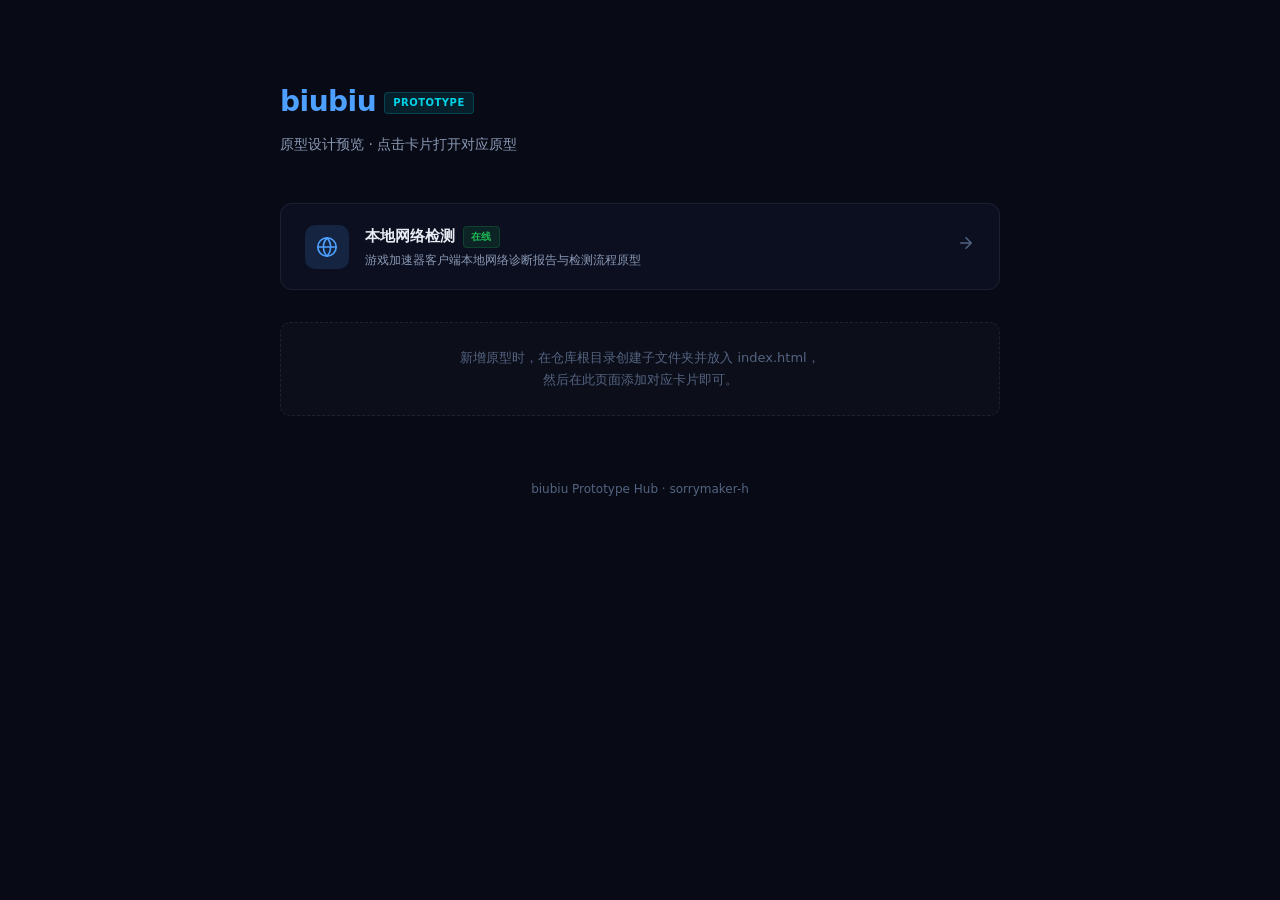
==== commit 6260a60b: "Restructure: move prototype to local-network-detection/, add hub index" ====
--- a/index.html
+++ b/index.html
@@ -3,4121 +3,228 @@
 <head>
 <meta charset="UTF-8">
 <meta name="viewport" content="width=device-width, initial-scale=1.0">
-<title>biubiu 游戏加速器</title>
+<title>biubiu Prototypes</title>
 <style>
-/* ============================================
-   DESIGN SYSTEM
-   ============================================ */
 :root {
-  --bg-deep: #05060e;
-  --bg-base: #080a16;
-  --bg-surface: #0c0f20;
-  --bg-raised: #121530;
-  --bg-hover: #181c3a;
-  --bg-glass: rgba(12, 15, 32, 0.88);
-  --bg-glass-light: rgba(255, 255, 255, 0.04);
-  --bg-glass-border: rgba(255, 255, 255, 0.07);
-
-  --clr-blue: #3d8be6;
-  --clr-blue-bright: #4ea0ff;
-  --clr-blue-glow: #5bb8ff;
-  --clr-cyan: #00d4e8;
-  --clr-cyan-dim: #00a8bd;
-  --clr-green: #1db954;
-  --clr-green-dim: #17a347;
-  --clr-red: #e74c5a;
-  --clr-red-dim: #c43a48;
-  --clr-yellow: #f0b72e;
-  --clr-purple: #8b5cf6;
-  --clr-purple-dim: #6d42d8;
-  --clr-purple-glow: #a78bfa;
-
+  --bg: #080a16;
+  --surface: #0c0f20;
+  --surface-hi: #121530;
+  --border: rgba(255,255,255,0.07);
+  --border-hi: rgba(78,160,255,0.25);
   --text-hi: #e8edf5;
   --text-md: #8a99b4;
   --text-lo: #546480;
-  --text-muted: #3e4c66;
-
-  --grad-hero: linear-gradient(160deg, #0a0d1e 0%, #060818 50%, #0e1230 100%);
-  --grad-blue-btn: linear-gradient(135deg, #4ea0ff 0%, #2a7ad8 100%);
-  --grad-purple-card: linear-gradient(160deg, #44268e 0%, #2a1560 60%, #1a0c3e 100%);
-  --grad-modal: linear-gradient(170deg, #11142e 0%, #0c0f20 100%);
-  --grad-gauge-ring: linear-gradient(135deg, #8b5cf6, #3d8be6, #00d4e8);
-  --grad-speed-fill: linear-gradient(90deg, #00d4e8, #3d8be6);
-
-  --sh-card: 0 2px 12px rgba(0,0,0,0.35);
-  --sh-glow: 0 0 32px rgba(78,160,255,0.3);
-  --sh-btn: 0 4px 18px rgba(78,160,255,0.35);
-  --sh-modal: 0 24px 72px rgba(0,0,0,0.7);
-  --sh-pill: 0 4px 16px rgba(0,0,0,0.4);
-
-  --bd: 1px solid rgba(255,255,255,0.06);
-  --bd-lo: 1px solid rgba(255,255,255,0.04);
-  --bd-hi: 1px solid rgba(78,160,255,0.25);
-
-  --r-sm: 5px;
-  --r-md: 10px;
-  --r-lg: 14px;
-  --r-xl: 18px;
-  --r-full: 9999px;
-
-  --sp-1: 4px;  --sp-2: 8px;  --sp-3: 12px;
-  --sp-4: 16px; --sp-5: 20px; --sp-6: 24px;
-  --sp-8: 32px; --sp-10: 40px; --sp-12: 48px;
-  --sp-16: 64px;
-
+  --blue: #4ea0ff;
+  --blue-glow: rgba(78,160,255,0.15);
+  --ease: 250ms cubic-bezier(0.4,0,0.2,1);
   --font: 'Segoe UI','PingFang SC','Microsoft YaHei',system-ui,sans-serif;
-  --font-num: 'Cascadia Code','Fira Code','Consolas',monospace;
-
-  --ease: 280ms cubic-bezier(0.4,0,0.2,1);
-  --ease-slow: 500ms cubic-bezier(0.4,0,0.2,1);
-  --ease-bounce: 400ms cubic-bezier(0.34,1.56,0.64,1);
-
-  --tb-h: 50px;
-  --side-w: 232px;
-  --side-rw: 200px;
-}
-
+}
 *, *::before, *::after { box-sizing: border-box; margin: 0; padding: 0; }
-html, body {
-  width: 100%; height: 100%; overflow: hidden;
-  font-family: var(--font); font-size: 14px; line-height: 1.5;
+html { height: 100%; }
+body {
+  min-height: 100%;
+  background: var(--bg);
   color: var(--text-hi);
+  font-family: var(--font);
+  font-size: 14px;
+  line-height: 1.6;
   -webkit-font-smoothing: antialiased;
-}
-body { background: #070a14; }
-::-webkit-scrollbar { width: 3px; }
-::-webkit-scrollbar-thumb { background: rgba(255,255,255,0.08); border-radius: 3px; }
-
-/* ============================================
-   DESKTOP
-   ============================================ */
-.desktop {
-  width: 100vw; height: 100vh;
-  display: flex; flex-direction: column; overflow: hidden;
-  background-color: #070a14;
-  background-image: url('assets/desktop-wallpaper.png');
-  background-size: cover;
-  background-position: center;
-  background-repeat: no-repeat;
-}
-
-.desktop-area {
-  flex: 1; min-height: 0;
-  display: flex; align-items: center; justify-content: center;
-  position: relative;
-}
-
-/* ============================================
-   WINDOW FRAME
-   ============================================ */
-.win-frame {
-  width: clamp(920px, calc(100vw - 100px), 1350px);
-  height: clamp(560px, calc(100vh - 140px), 780px);
-  display: flex; flex-direction: column;
-  border-radius: 9px;
-  overflow: hidden;
-  border: 1px solid rgba(255,255,255,0.07);
-  box-shadow:
-    0 0 0 1px rgba(0,0,0,0.5),
-    0 3px 12px rgba(0,0,0,0.45),
-    0 10px 40px rgba(0,0,0,0.55),
-    0 28px 80px rgba(0,0,0,0.35);
-  flex-shrink: 0;
-  z-index: 10;
-}
-
-/* Window Content */
-.win-content {
-  flex: 1;
-  overflow: hidden;
-  position: relative;
-  background: var(--bg-deep);
-}
-
-/* ============================================
-   TASKBAR
-   ============================================ */
-.taskbar {
-  height: 42px; flex-shrink: 0; z-index: 50; position: relative;
-  background: rgba(18, 22, 34, 0.82);
-  backdrop-filter: blur(18px);
-  -webkit-backdrop-filter: blur(18px);
-  display: flex; align-items: center; justify-content: center;
-  border-top: 1px solid rgba(255,255,255,0.05);
-  gap: 10px;
-}
-
-#app {
-  width: 100%; height: 100%;
-  display: flex; flex-direction: column; overflow: hidden; position: relative;
-}
-
-/* ============================================
-   TOPBAR
-   ============================================ */
-.topbar {
-  height: var(--tb-h); min-height: var(--tb-h);
-  display: flex; align-items: center; padding: 0 16px;
-  background: rgba(8,10,22,0.9);
-  backdrop-filter: blur(20px); -webkit-backdrop-filter: blur(20px);
-  border-bottom: var(--bd); z-index: 100; gap: 12px; user-select: none;
-}
-.topbar-logo { display: flex; align-items: center; gap: 8px; }
-.topbar-logo-text { font-size: 22px; font-weight: 800; color: var(--clr-blue-bright); letter-spacing: -0.5px; }
-.topbar-logo-tag { font-size: 10px; background: var(--clr-cyan); color: #000; padding: 1px 8px; border-radius: var(--r-sm); font-weight: 700; letter-spacing: 0.5px; }
-
-.topbar-student {
-  font-size: 11px; padding: 3px 12px; border-radius: var(--r-sm); font-weight: 600;
-  background: rgba(240,183,46,0.12); color: var(--clr-yellow);
-  border: 1px solid rgba(240,183,46,0.2);
-}
-
-.topbar-search {
-  flex: 1; max-width: 300px; height: 32px;
-  background: rgba(255,255,255,0.04); border: var(--bd); border-radius: var(--r-full);
-  display: flex; align-items: center; padding: 0 12px; gap: 6px;
-  transition: border-color var(--ease);
-}
-.topbar-search:focus-within { border-color: rgba(78,160,255,0.35); }
-.topbar-search input { flex: 1; background: none; border: none; outline: none; color: var(--text-hi); font-size: 13px; }
-.topbar-search input::placeholder { color: var(--text-lo); }
-.topbar-search svg { width: 14px; height: 14px; color: var(--text-lo); flex-shrink: 0; }
-
-.topbar-right { display: flex; align-items: center; gap: 8px; margin-left: auto; }
-.topbar-btn {
-  height: 30px; padding: 0 14px; border-radius: var(--r-sm); font-size: 12px; font-weight: 600;
-  border: none; cursor: pointer; display: flex; align-items: center; gap: 4px;
+  display: flex;
+  flex-direction: column;
+  align-items: center;
+  padding: 80px 24px 48px;
+}
+.container {
+  width: 100%;
+  max-width: 720px;
+}
+
+/* Header */
+.header {
+  margin-bottom: 48px;
+}
+.logo {
+  font-size: 28px;
+  font-weight: 800;
+  color: var(--blue);
+  letter-spacing: -0.5px;
+  margin-bottom: 8px;
+}
+.logo-tag {
+  display: inline-block;
+  font-size: 10px;
+  font-weight: 700;
+  color: #00d4e8;
+  background: rgba(0,212,232,0.1);
+  border: 1px solid rgba(0,212,232,0.2);
+  padding: 2px 8px;
+  border-radius: 4px;
+  margin-left: 8px;
+  vertical-align: middle;
+  letter-spacing: 0.5px;
+}
+.subtitle {
+  font-size: 14px;
+  color: var(--text-md);
+}
+
+/* Prototype List */
+.proto-list {
+  display: flex;
+  flex-direction: column;
+  gap: 12px;
+}
+.proto-card {
+  display: flex;
+  align-items: center;
+  gap: 16px;
+  padding: 20px 24px;
+  background: var(--surface);
+  border: 1px solid var(--border);
+  border-radius: 12px;
+  text-decoration: none;
+  color: inherit;
   transition: all var(--ease);
-}
-.topbar-btn--yellow { background: rgba(240,183,46,0.15); color: var(--clr-yellow); }
-.topbar-btn--yellow:hover { background: rgba(240,183,46,0.3); }
-.topbar-btn--blue { background: rgba(61,139,230,0.12); color: var(--clr-blue-bright); }
-.topbar-btn--blue:hover { background: rgba(61,139,230,0.25); }
-.topbar-icon-btn {
-  width: 28px; height: 28px; border-radius: var(--r-sm); background: none; border: none; cursor: pointer;
-  display: flex; align-items: center; justify-content: center; color: var(--text-md); transition: all var(--ease);
-}
-.topbar-icon-btn:hover { background: rgba(255,255,255,0.06); color: var(--text-hi); }
-
-/* ============================================
-   MAIN LAYOUT
-   ============================================ */
-.main-layout { flex: 1; display: flex; overflow: hidden; position: relative; }
-
-/* ============================================
-   LEFT SIDEBAR
-   ============================================ */
-.sidebar-left {
-  width: var(--side-w); min-width: var(--side-w);
-  background: var(--bg-raised);
-  border-right: var(--bd);
-  display: flex; flex-direction: column; overflow: hidden;
-  transition: all var(--ease-slow); z-index: 10;
-}
-.sidebar-left.collapsed { width: 0; min-width: 0; opacity: 0; pointer-events: none; border-right: none; overflow: hidden; }
-
-.sidebar-top { padding: 20px 16px 8px; border-bottom: var(--bd-lo); }
-.sidebar-top-title { font-size: 12px; font-weight: 600; color: var(--text-lo); letter-spacing: 0.5px; }
-
-.sidebar-list { flex: 1; overflow-y: auto; padding: 6px; }
-
-.game-item {
-  display: flex; align-items: center; gap: 10px; padding: 8px;
-  border-radius: var(--r-md); cursor: pointer; transition: background var(--ease); position: relative;
-}
-.game-item:hover { background: var(--bg-hover); }
-.game-item.active { background: rgba(61,139,230,0.1); }
-.game-item.active::before {
-  content: ''; position: absolute; left: 0; top: 10px; bottom: 10px;
-  width: 3px; background: var(--clr-blue); border-radius: 0 2px 2px 0;
-}
-
-.game-thumb {
-  width: 44px; height: 44px; border-radius: var(--r-md);
-  object-fit: cover; flex-shrink: 0; background: var(--bg-hover);
-}
-.game-thumb-fake {
-  width: 44px; height: 44px; border-radius: var(--r-md);
-  flex-shrink: 0; display: flex; align-items: center; justify-content: center;
-}
-
-.game-meta { flex: 1; min-width: 0; }
-.game-name { font-size: 13px; font-weight: 500; color: var(--text-hi); white-space: nowrap; overflow: hidden; text-overflow: ellipsis; }
-.game-sub { font-size: 11px; color: var(--text-lo); white-space: nowrap; overflow: hidden; text-overflow: ellipsis; }
-
-.game-tag {
-  font-size: 9px; padding: 2px 6px; border-radius: var(--r-sm); font-weight: 600;
-  flex-shrink: 0; line-height: 1.4;
-}
-.game-tag--free { background: rgba(29,185,84,0.15); color: var(--clr-green); }
-.game-tag--hot { background: rgba(240,183,46,0.12); color: var(--clr-yellow); }
-
-.game-add {
-  width: 22px; height: 22px; border-radius: var(--r-full);
-  background: rgba(29,185,84,0.15); border: none; cursor: pointer;
-  display: flex; align-items: center; justify-content: center;
-  color: var(--clr-green); font-size: 16px; font-weight: 700; flex-shrink: 0;
-}
-
-.sidebar-bottom {
-  padding: 10px 6px;
-  border-top: var(--bd-lo);
-}
-.add-game-btn {
-  display: flex; align-items: center; justify-content: center; gap: 6px;
-  width: 100%; height: 36px; border-radius: var(--r-md);
-  background: rgba(29,185,84,0.08); border: 1px dashed rgba(29,185,84,0.2);
-  color: var(--clr-green); font-size: 13px; font-weight: 600;
-  cursor: pointer; transition: all var(--ease);
-}
-.add-game-btn:hover { background: rgba(29,185,84,0.18); }
-
-/* ============================================
-   CONTENT AREA
-   ============================================ */
-.content-area { flex: 1; display: flex; flex-direction: column; overflow: hidden; position: relative; }
-
-.hero-banner { flex: 1; position: relative; overflow: hidden; display: flex; flex-direction: column; }
-.hero-bg { position: absolute; inset: 0; width: 100%; height: 100%; object-fit: cover; z-index: 0; }
-.hero-overlay { position: absolute; inset: 0; background: linear-gradient(160deg, rgba(5,6,14,0) 0%, rgba(5,6,14,0.15) 30%, rgba(8,10,22,0.92) 100%); z-index: 1; }
-
-.hero-inner {
-  position: relative; z-index: 2; flex: 1;
-  display: flex; flex-direction: column; justify-content: flex-end;
-  padding: 40px 48px 48px; gap: 32px;
-}
-
-.game-title-group { display: flex; flex-direction: column; gap: 6px; }
-
-.title-logo-en {
-  font-size: 56px; font-weight: 900; color: #fff;
-  letter-spacing: 10px; line-height: 1;
-  text-shadow: 0 2px 24px rgba(0,0,0,0.5);
-}
-
-.title-cn {
-  font-size: 28px; font-weight: 600; color: rgba(255,255,255,0.9);
-  letter-spacing: 5px; text-shadow: 0 1px 16px rgba(0,0,0,0.4);
-}
-
-.title-platform {
-  display: flex; align-items: center; gap: 6px;
-  font-size: 13px; color: var(--text-md); margin-top: 4px;
-}
-.title-platform svg { width: 14px; height: 14px; }
-
-.hero-bottom { display: flex; align-items: center; gap: 24px; }
-
-.accel-status-line {
-  opacity: 0;
-  transition: opacity 0.25s ease;
-  margin-bottom: 2px;
-  width: 260px;
-  height: 30px;
-  overflow: hidden;
-  position: relative;
-  display: flex;
-  flex-direction: column;
-  justify-content: center;
-  border: 1px solid rgba(0, 212, 232, 0.2);
-  border-radius: var(--r-sm);
-  background: rgba(0, 212, 232, 0.04);
-  padding: 0 10px 0 4px;
-  gap: 0;
-}
-.accel-status-line.show {
-  opacity: 1;
-}
-.accel-status-line .status-row {
-  display: flex;
-  align-items: center;
-  gap: 8px;
-  min-height: 18px;
-  flex-shrink: 0;
-  transition: transform 0.3s ease, opacity 0.3s ease;
-  opacity: 1;
-  font-size: 13px;
-  color: var(--clr-cyan);
-  font-weight: 500;
-  letter-spacing: 0.5px;
-}
-.accel-status-line .status-row.fade-out {
-  opacity: 0.35;
-}
-.accel-status-line .status-p {
-  display: inline-flex;
+  cursor: pointer;
+}
+.proto-card:hover {
+  background: var(--surface-hi);
+  border-color: var(--border-hi);
+  transform: translateY(-1px);
+  box-shadow: 0 4px 24px var(--blue-glow);
+}
+.proto-icon {
+  width: 44px;
+  height: 44px;
+  border-radius: 10px;
+  background: var(--blue-glow);
+  display: flex;
   align-items: center;
   justify-content: center;
+  flex-shrink: 0;
+}
+.proto-icon svg {
+  width: 22px;
+  height: 22px;
+  stroke: var(--blue);
+  fill: none;
+  stroke-width: 1.8;
+  stroke-linecap: round;
+  stroke-linejoin: round;
+}
+.proto-info { flex: 1; min-width: 0; }
+.proto-name {
+  font-size: 15px;
+  font-weight: 700;
+  color: var(--text-hi);
+  margin-bottom: 3px;
+}
+.proto-desc {
+  font-size: 12px;
+  color: var(--text-md);
+  line-height: 1.5;
+}
+.proto-arrow {
+  color: var(--text-lo);
+  flex-shrink: 0;
+  transition: color var(--ease);
+}
+.proto-card:hover .proto-arrow { color: var(--blue); }
+.proto-arrow svg {
   width: 18px;
   height: 18px;
+  stroke: currentColor;
+  fill: none;
+  stroke-width: 2;
+  stroke-linecap: round;
+  stroke-linejoin: round;
+}
+
+/* Status badge */
+.badge {
+  display: inline-block;
+  font-size: 10px;
+  font-weight: 600;
+  padding: 2px 7px;
   border-radius: 4px;
-  background: rgba(0, 212, 232, 0.15);
-  color: var(--clr-cyan);
-  font-size: 11px;
-  font-weight: 700;
-  line-height: 1;
-  flex-shrink: 0;
-}
-.accel-status-line .status-text {
-  white-space: nowrap;
-}
-@keyframes statusRowSlideIn {
-  from { transform: translateY(100%); opacity: 0; }
-  to   { transform: translateY(0);    opacity: 1; }
-}
-
-.btn-accel {
-  height: 52px; padding: 0 36px; border-radius: var(--r-md);
-  border: none; cursor: pointer;
-  background: var(--grad-blue-btn);
-  color: #fff; font-size: 17px; font-weight: 800;
-  display: flex; align-items: center; gap: 8px;
-  box-shadow: var(--sh-btn); transition: all var(--ease);
-  letter-spacing: 2px;
-}
-.btn-accel:hover {
-  transform: translateY(-2px);
-  box-shadow: 0 8px 32px rgba(78,160,255,0.45);
-}
-.btn-accel:active { transform: translateY(0); }
-.btn-accel svg { width: 20px; height: 20px; }
-
-/* ---- 建联进度条状态 ---- */
-.btn-accel.connecting {
-  position: relative;
-  overflow: visible;
-  background: rgba(8, 10, 22, 0.92);
-  border: 1px solid rgba(0, 212, 232, 0.12);
-  box-shadow: inset 0 0 12px rgba(0,0,0,0.4), 0 0 16px rgba(0, 212, 232, 0.06);
-  cursor: default;
-  pointer-events: none;
-  padding: 0;
-  min-width: 260px;
-  animation: accelConnectingPulse 2s ease-in-out infinite;
-}
-@keyframes accelConnectingPulse {
-  0%, 100% { box-shadow: inset 0 0 12px rgba(0,0,0,0.4), 0 0 12px rgba(0, 212, 232, 0.05); }
-  50% { box-shadow: inset 0 0 12px rgba(0,0,0,0.4), 0 0 22px rgba(0, 212, 232, 0.14); }
-}
-
-.btn-accel.connecting .accel-progress-track {
-  position: absolute;
-  left: 16px;
-  right: 16px;
-  top: 50%;
-  transform: translateY(-50%);
-  height: 5px;
-  background: rgba(255,255,255,0.05);
-  border-radius: 3px;
-  overflow: visible;
-}
-
-.btn-accel.connecting .accel-progress-fill {
-  position: absolute;
-  left: 0;
-  top: 0;
-  height: 100%;
-  width: 0%;
-  background: linear-gradient(90deg, #00d4e8, #3d8be6, #5bb8ff);
-  border-radius: 3px;
-  transition: width 0.06s linear;
-}
-
-/* 进度条头部高亮光点 */
-.btn-accel.connecting .accel-progress-fill::after {
-  content: '';
-  position: absolute;
-  right: 0;
-  top: 50%;
-  transform: translate(50%, -50%);
-  width: 10px;
-  height: 10px;
-  background: #5bb8ff;
-  border-radius: 50%;
-  box-shadow: 0 0 8px 3px rgba(91, 184, 255, 0.5);
-}
-
-/* 闪电图标 - 跟随进度条头部 */
-.btn-accel.connecting .accel-icon {
-  position: absolute;
-  right: -14px;
-  top: 50%;
-  transform: translateY(-50%);
-  z-index: 2;
-  width: 28px;
-  height: 28px;
-  background: rgba(8, 10, 22, 0.85);
-  border-radius: 50%;
-  display: flex;
-  align-items: center;
-  justify-content: center;
-  border: 1px solid rgba(0, 212, 232, 0.2);
-  box-shadow: 0 0 10px rgba(0, 212, 232, 0.1);
-}
-.btn-accel.connecting .accel-icon svg {
-  width: 14px;
-  height: 14px;
-  color: #00d4e8;
-}
-
-.node-info {
-  display: flex; align-items: center; gap: 6px;
-  font-size: 13px; color: var(--text-md);
-}
-.node-info strong { color: var(--clr-cyan); font-size: 16px; font-weight: 700; }
-
-/* ============================================
-   RIGHT SIDEBAR
-   ============================================ */
-.sidebar-right {
-  width: var(--side-rw); min-width: var(--side-rw);
-  background: var(--bg-raised);
-  border-left: var(--bd);
-  display: flex; flex-direction: column; padding: 16px; gap: 16px;
-  overflow-y: auto; transition: all var(--ease-slow); z-index: 10;
-}
-.sidebar-right.collapsed {
-  width: 0; min-width: 0; padding: 0; opacity: 0; pointer-events: none;
-  border-left: none; overflow: hidden;
-}
-
-.promo-card {
-  background: var(--grad-purple-card);
-  border-radius: var(--r-lg); padding: 16px;
-  position: relative; overflow: hidden;
-  border: 1px solid rgba(167,139,250,0.15);
-}
-.promo-card::after {
-  content: ''; position: absolute; top: -16px; right: -16px;
-  width: 70px; height: 70px; background: rgba(255,255,255,0.04); border-radius: 50%;
-}
-.promo-title { font-size: 15px; font-weight: 700; color: #fff; position: relative; z-index: 1; }
-.promo-sub { font-size: 11px; color: rgba(255,255,255,0.6); margin-top: 3px; position: relative; z-index: 1; }
-.promo-link {
-  display: inline-block; margin-top: 12px; font-size: 11px; padding: 4px 14px;
-  background: rgba(255,255,255,0.12); border-radius: var(--r-full);
-  color: #fff; cursor: pointer; position: relative; z-index: 1;
-  transition: background var(--ease);
-}
-.promo-link:hover { background: rgba(255,255,255,0.22); }
-
-.tools-title { font-size: 11px; font-weight: 600; color: var(--text-lo); letter-spacing: 0.8px; text-transform: uppercase; }
-.tool-row {
-  display: flex; align-items: center; gap: 10px; padding: 8px;
-  border-radius: var(--r-md); cursor: pointer; transition: background var(--ease); font-size: 13px;
-}
-.tool-row:hover { background: var(--bg-hover); }
-.tool-icon {
-  width: 30px; height: 30px; border-radius: var(--r-md);
-  background: rgba(255,255,255,0.04); display: flex; align-items: center; justify-content: center; flex-shrink: 0;
-}
-
-/* Help FAB */
-.help-fab {
-  position: absolute; bottom: 20px; right: 20px;
-  width: 42px; height: 42px; border-radius: 50%;
-  background: var(--clr-blue); border: none; cursor: pointer;
-  display: flex; align-items: center; justify-content: center;
-  color: #fff; font-size: 18px; font-weight: 700;
-  box-shadow: 0 4px 16px rgba(61,139,230,0.4); z-index: 50;
-  transition: all var(--ease);
-}
-.help-fab:hover { transform: scale(1.08); box-shadow: 0 6px 24px rgba(61,139,230,0.55); }
-
-/* ============================================
-   NETWORK TOAST (桌面右下角提示浮窗)
-   ============================================ */
-.net-toast {
-  position: fixed; bottom: 56px; right: 32px; z-index: 300;
-  width: 340px;
-  background: var(--bg-glass);
-  backdrop-filter: blur(16px); -webkit-backdrop-filter: blur(16px);
-  border: 1px solid rgba(255,255,255,0.08);
-  border-radius: var(--r-lg);
-  box-shadow: 0 8px 32px rgba(0,0,0,0.55), 0 0 0 1px rgba(0,0,0,0.3);
-  padding: 18px;
-  display: flex; flex-direction: column; gap: 10px;
-  opacity: 0; transform: translateY(12px) scale(0.95);
-  pointer-events: none;
-  transition: all var(--ease-bounce);
-}
-.net-toast.visible {
-  opacity: 1; transform: translateY(0) scale(1);
-  pointer-events: all;
-}
-
-/* Branding header */
-.net-toast-brand {
-  display: flex; align-items: center; gap: 8px;
-  padding-bottom: 10px; margin-bottom: 2px;
-  border-bottom: 1px solid rgba(255,255,255,0.06);
-}
-.net-toast-brand-icon {
-  width: 24px; height: 24px;
-  background: linear-gradient(135deg, #6366f1, #818cf8);
-  border-radius: 6px;
-  display: flex; align-items: center; justify-content: center;
-  flex-shrink: 0;
-}
-.net-toast-brand-icon svg { width: 14px; height: 14px; stroke: #fff; }
-.net-toast-brand-text {
-  font-size: 13px; font-weight: 700; color: var(--text-hi);
-  letter-spacing: 0.5px;
-}
-.net-toast-brand-tag {
-  font-size: 9px; font-weight: 600; color: #6366f1;
-  background: rgba(99,102,241,0.12);
-  padding: 1px 6px; border-radius: 3px;
-  letter-spacing: 0.5px;
-  margin-left: auto;
-}
-
-/* State switcher pills */
-.net-toast-switcher {
-  display: flex; gap: 4px;
-}
-.net-toast-pill {
-  flex: 1; height: 28px; border-radius: var(--r-sm);
-  border: 1px solid rgba(255,255,255,0.06);
-  background: rgba(255,255,255,0.03);
-  color: var(--text-lo); font-size: 11px; font-weight: 500;
-  cursor: pointer; transition: all var(--ease);
-  display: flex; align-items: center; justify-content: center;
-  letter-spacing: 0.5px;
-}
-.net-toast-pill:hover { background: rgba(255,255,255,0.06); color: var(--text-md); }
-.net-toast-pill.active { color: #fff; border-color: transparent; }
-
-.net-toast-body { display: flex; gap: 14px; align-items: flex-start; }
-.net-toast-icon-wrap {
-  width: 42px; height: 42px; border-radius: var(--r-md);
-  display: flex; align-items: center; justify-content: center;
-  flex-shrink: 0;
-}
-.net-toast-icon-wrap svg { width: 22px; height: 22px; }
-.net-toast-content { flex: 1; min-width: 0; }
-.net-toast-title { font-size: 14px; font-weight: 700; color: var(--text-hi); line-height: 1.3; }
-.net-toast-desc { font-size: 12px; color: var(--text-md); margin-top: 3px; line-height: 1.5; }
-
-.net-toast-actions { display: flex; gap: 8px; justify-content: flex-end; align-items: center; margin-top: 2px; }
-.net-toast-btn {
-  height: 30px; padding: 0 16px; border-radius: var(--r-sm);
-  font-size: 12px; font-weight: 600; border: none; cursor: pointer;
-  transition: all var(--ease); letter-spacing: 0.5px;
-}
-.net-toast-btn--primary {
-  color: #fff;
-  box-shadow: 0 2px 8px rgba(0,0,0,0.3);
-}
-.net-toast--warn .net-toast-btn--primary {
-  background: linear-gradient(135deg, #f0b72e, #d4911e);
-}
-.net-toast--warn .net-toast-btn--primary:hover {
-  background: linear-gradient(135deg, #f5c04a, #e09e2a);
-}
-.net-toast-btn--ghost {
-  background: rgba(255,255,255,0.04);
-  border: 1px solid rgba(255,255,255,0.08);
-  color: var(--text-md);
-}
-.net-toast-btn--ghost:hover { background: rgba(255,255,255,0.08); color: var(--text-hi); }
-
-/* State: checking (预检中) */
-.net-toast--checking .net-toast-pill.active { background: rgba(61,139,230,0.25); box-shadow: 0 0 8px rgba(61,139,230,0.15); }
-.net-toast--checking .net-toast-icon-wrap { background: rgba(61,139,230,0.12); color: var(--clr-blue-bright); }
-.net-toast--checking { border-color: rgba(61,139,230,0.15); }
-
-/* State: good (良好) */
-.net-toast--good .net-toast-pill.active { background: rgba(29,185,84,0.25); box-shadow: 0 0 8px rgba(29,185,84,0.15); }
-.net-toast--good .net-toast-icon-wrap { background: rgba(29,185,84,0.12); color: var(--clr-green); }
-.net-toast--good { border-color: rgba(29,185,84,0.15); }
-
-/* State: warn (有问题) */
-.net-toast--warn .net-toast-pill.active { background: rgba(240,183,46,0.25); box-shadow: 0 0 8px rgba(240,183,46,0.15); }
-.net-toast--warn .net-toast-icon-wrap { background: rgba(240,183,46,0.12); color: var(--clr-yellow); }
-.net-toast--warn { border-color: rgba(240,183,46,0.15); }
-
-/* Checking spin animation */
-@keyframes netToastSpin {
-  from { transform: rotate(0deg); }
-  to { transform: rotate(360deg); }
-}
-.net-toast-spinner { animation: netToastSpin 1.4s linear infinite; }
-
-/* ============================================
-   DASHBOARD (ACCELERATING)
-   ============================================ */
-.dash-overlay {
-  position: absolute; inset: 0; z-index: 30;
-  display: flex; align-items: center; justify-content: center;
-  opacity: 0; pointer-events: none; transition: opacity var(--ease-slow);
-}
-.dash-overlay.visible { opacity: 1; pointer-events: all; }
-.dash-bg {
-  position: absolute; inset: 0;
-  background: rgba(5,6,14,0.93);
-  backdrop-filter: blur(14px); -webkit-backdrop-filter: blur(14px);
-}
-
-.dash-inner {
-  position: relative; z-index: 1;
-  display: flex; align-items: center; justify-content: center;
-  gap: 80px; width: 100%; height: 100%;
-  padding: 0 60px;
-}
-
-.dash-game-info {
-  display: flex; flex-direction: column; gap: 8px; align-items: flex-start; flex-shrink: 0;
-}
-.dash-logo-en {
-  font-size: 38px; font-weight: 900; color: #fff; letter-spacing: 6px;
-  text-shadow: 0 2px 16px rgba(0,0,0,0.4);
-}
-.dash-name-cn { font-size: 20px; font-weight: 600; color: rgba(255,255,255,0.85); letter-spacing: 3px; }
-.dash-version { font-size: 11px; color: var(--text-lo); }
-.dash-platforms { font-size: 12px; color: var(--text-md); }
-
-.btn-launch {
-  margin-top: 12px;
-  height: 44px; padding: 0 28px; border-radius: var(--r-md);
-  border: none; cursor: pointer;
-  background: var(--clr-blue); color: #fff;
-  font-size: 15px; font-weight: 700;
-  display: flex; align-items: center; gap: 8px;
-  box-shadow: var(--sh-btn); transition: all var(--ease);
-}
-.btn-launch:hover { background: var(--clr-blue-bright); box-shadow: 0 6px 24px rgba(78,160,255,0.45); }
-.btn-launch svg { width: 16px; height: 16px; }
-
-.dash-actions {
-  display: flex; align-items: center; gap: 16px; margin-top: 14px; flex-wrap: nowrap;
-}
-
-/* Gauge */
-.gauge-wrap {
-  position: relative; width: 300px; height: 300px; flex-shrink: 0;
-}
-.gauge-svg { width: 100%; height: 100%; transform: rotate(-90deg); }
-.gauge-bg { fill: none; stroke: rgba(255,255,255,0.05); stroke-width: 12; }
-.gauge-fill {
-  fill: none; stroke: url(#gaugeGrad); stroke-width: 12; stroke-linecap: round;
-  transition: stroke-dashoffset 0.8s cubic-bezier(0.4,0,0.2,1);
-}
-.gauge-face {
-  position: absolute; inset: 24px; border-radius: 50%;
-  background: rgba(8,10,22,0.95);
-  display: flex; flex-direction: column; align-items: center; justify-content: center;
-  border: var(--bd);
-}
-.gauge-val { font-size: 64px; font-weight: 900; color: var(--clr-cyan); line-height: 1; font-family: var(--font-num); }
-.gauge-unit { font-size: 14px; color: var(--clr-cyan); margin-top: -4px; letter-spacing: 2px; }
-.gauge-label-text { font-size: 12px; color: var(--text-lo); margin-top: 8px; }
-
-.gauge-status-pill {
-  margin-top: 14px;
-  padding: 5px 18px; border-radius: var(--r-full);
-  background: rgba(0,212,232,0.08); border: 1px solid rgba(0,212,232,0.15);
-  font-size: 12px; color: var(--clr-cyan); font-weight: 600;
-  white-space: nowrap;
-}
-
-/* Timer Pill (Stop Accelerate) */
-.timer-pill {
-  display: flex; align-items: center; gap: 8px;
-  padding: 8px 18px;
-  background: rgba(18,21,48,0.92);
-  border: 1px solid rgba(255,255,255,0.08);
-  border-radius: var(--r-full);
-  box-shadow: var(--sh-pill);
-  cursor: pointer;
-  transition: all var(--ease);
-  user-select: none;
-  flex-shrink: 0;
-}
-.timer-pill:hover {
-  background: rgba(30,35,66,0.96);
-  border-color: rgba(231,76,90,0.35);
-}
-.timer-pill .ring-icon {
-  width: 14px; height: 14px; border-radius: 50%;
-  border: 2px solid var(--clr-red);
-  display: flex; align-items: center; justify-content: center;
-  position: relative; flex-shrink: 0;
-}
-.timer-pill .ring-icon::after {
-  content: ''; width: 4px; height: 4px; border-radius: 50%;
-  background: var(--clr-red);
-}
-.timer-pill .time-text {
-  font-size: 16px; font-weight: 700; color: #fff;
-  font-family: var(--font-num); letter-spacing: 1px;
-}
-
-/* Top-right promo in dashboard */
-.dash-promo {
-  position: absolute; top: 20px; right: 20px; z-index: 31;
-  background: var(--grad-purple-card); border-radius: var(--r-lg);
-  padding: 14px; border: 1px solid rgba(167,139,250,0.15);
-  max-width: 190px;
-}
-.dash-promo-title { font-size: 14px; font-weight: 700; color: #fff; }
-.dash-promo-sub { font-size: 11px; color: rgba(255,255,255,0.55); margin-top: 2px; }
-.dash-promo-btn {
-  display: inline-block; margin-top: 10px; font-size: 11px; padding: 4px 14px;
-  background: rgba(255,255,255,0.12); border-radius: var(--r-full);
-  color: #fff; cursor: pointer; transition: background var(--ease);
-}
-.dash-promo-btn:hover { background: rgba(255,255,255,0.22); }
-
-/* Network Entry (bottom of dashboard) */
-.net-entry {
-  position: absolute; bottom: -28px; left: 50%; transform: translateX(-50%);
-  z-index: 50;
-  display: flex; align-items: center; gap: 6px;
-  padding: 6px 18px; background: rgba(12,15,32,0.85);
-  border: var(--bd); border-radius: var(--r-full);
-  cursor: pointer; font-size: 13px; color: var(--text-md);
-  transition: all var(--ease); white-space: nowrap;
-  backdrop-filter: blur(8px); -webkit-backdrop-filter: blur(8px);
-}
-.net-entry:hover { background: rgba(255,255,255,0.08); border-color: rgba(255,255,255,0.15); color: var(--text-hi); }
-.net-entry svg { width: 14px; height: 14px; }
-
-/* AI Analysis Bubble (below net-entry) */
-.ai-bubble {
-  position: absolute; top: 340px; left: 50%; transform: translateX(-50%);
-  z-index: 60;
-  width: 330px;
-  background: rgba(10,14,28,0.92);
-  border: 1px solid rgba(0,180,255,0.2);
-  border-radius: 14px;
-  padding: 12px 34px 12px 16px;
-  backdrop-filter: blur(12px); -webkit-backdrop-filter: blur(12px);
-  box-shadow: 0 8px 32px rgba(0,0,0,0.5), inset 0 1px 0 rgba(255,255,255,0.04);
-  animation: aiBubbleIn 0.4s cubic-bezier(0.16,1,0.3,1);
-  opacity: 0;
-  pointer-events: none;
-  transition: opacity 0.3s ease;
-}
-.ai-bubble.show { opacity: 1; pointer-events: auto; }
-
-/* Arrow pointing up to net-entry */
-.ai-bubble::after {
-  content: '';
-  position: absolute; top: -8px; left: 50%; transform: translateX(-50%);
-  width: 0; height: 0;
-  border-left: 8px solid transparent;
-  border-right: 8px solid transparent;
-  border-bottom: 8px solid rgba(10,14,28,0.92);
-}
-
-/* Close button */
-.ai-bubble-close {
-  position: absolute; top: 6px; right: 6px;
-  width: 20px; height: 20px; padding: 0;
-  display: flex; align-items: center; justify-content: center;
-  background: transparent; border: none; border-radius: var(--r-full);
-  color: var(--text-lo); cursor: pointer; transition: all var(--ease);
-  line-height: 1;
-}
-.ai-bubble-close svg { width: 12px; height: 12px; }
-.ai-bubble-close:hover { background: rgba(255,255,255,0.08); color: var(--text-hi); }
-
-.ai-bubble-brand {
-  display: inline-flex; align-items: center; gap: 4px;
-  font-size: 10px; color: var(--clr-cyan);
-  background: rgba(0,180,255,0.1);
-  border: 1px solid rgba(0,180,255,0.2);
-  border-radius: var(--r-full); padding: 2px 10px;
-  margin-bottom: 8px;
-  letter-spacing: 0.5px;
-}
-.ai-bubble-brand svg { width: 12px; height: 12px; }
-
-.ai-bubble-row {
-  display: flex; align-items: center; gap: 10px;
-}
-
-.ai-bubble-content {
-  flex: 1; min-width: 0;
-  font-size: 12px; color: var(--text-hi); line-height: 1.6;
-}
-
-.ai-bubble-btn {
-  flex-shrink: 0;
-  display: inline-flex; align-items: center; gap: 4px;
-  font-size: 12px; color: #fff;
-  background: linear-gradient(135deg, rgba(139,92,246,0.5), rgba(61,139,230,0.5));
-  border: 1px solid rgba(139,92,246,0.4);
-  border-radius: var(--r-full); padding: 6px 16px;
-  cursor: pointer; transition: all var(--ease);
-  letter-spacing: 0.5px;
-}
-.ai-bubble-btn:hover {
-  background: linear-gradient(135deg, rgba(139,92,246,0.7), rgba(61,139,230,0.7));
-  border-color: rgba(139,92,246,0.6);
-  box-shadow: 0 0 16px rgba(139,92,246,0.3);
-}
-
-@keyframes aiBubbleIn {
-  from { opacity: 0; transform: translateX(-50%) translateY(8px); }
-  to { opacity: 1; transform: translateX(-50%) translateY(0); }
-}
-
-/* ============================================
-   NETWORK MODAL
-   ============================================ */
-.modal-overlay {
-  position: absolute; inset: 0; z-index: 200;
-  background: rgba(0,0,0,0.65);
-  backdrop-filter: blur(6px); -webkit-backdrop-filter: blur(6px);
-  display: flex; align-items: center; justify-content: center;
-  opacity: 0; pointer-events: none; transition: opacity var(--ease);
-}
-.modal-overlay.visible { opacity: 1; pointer-events: all; }
-
-.modal-box {
-  width: 660px; height: 82%; max-height: 82%;
-  background: var(--grad-modal);
-  border-radius: var(--r-xl);
-  border: 1px solid rgba(255,255,255,0.08);
-  box-shadow: var(--sh-modal);
-  overflow: hidden; display: flex; flex-direction: column;
-  transform: scale(0.94) translateY(12px);
-  transition: transform var(--ease);
-}
-.modal-overlay.visible .modal-box { transform: scale(1) translateY(0); }
-
-.modal-head {
-  display: flex; align-items: center; justify-content: center;
-  padding: 14px 20px; position: relative;
-  border-bottom: 1px solid rgba(255,255,255,0.06);
-}
-.modal-head-title { font-size: 16px; font-weight: 700; }
-.modal-close {
-  position: absolute; right: 20px; top: 50%; transform: translateY(-50%);
-  width: 26px; height: 26px; border-radius: var(--r-sm);
-  background: rgba(255,255,255,0.05); border: none; cursor: pointer;
-  display: flex; align-items: center; justify-content: center;
-  color: var(--text-md); font-size: 14px; transition: all var(--ease);
-}
-.modal-close:hover { background: rgba(231,76,90,0.2); color: var(--clr-red); }
-
-.modal-body { flex: 1; overflow: hidden; display: flex; flex-direction: column; padding: 20px; }
-
-/* Log panel - frozen header + scrollable body */
-.log-panel-inner { display: flex; flex-direction: column; height: 100%; }
-.log-table-head { flex-shrink: 0; }
-.log-table-body-scroll { flex: 1; overflow-y: auto; min-height: 0; }
-
-/* Topology diagram */
-.topo-diagram {
-  display: flex; align-items: center; justify-content: center;
-  gap: 0; padding: 28px 0 16px; margin-bottom: 20px; position: relative;
-  background: var(--bg-surface); border-radius: var(--r-md); border: var(--bd-lo);
-}
-.topo-info {
-  position: absolute; top: 10px; left: 14px;
-  display: flex; gap: 16px; font-size: 11px;
-}
-.topo-info-item {
-  display: flex; align-items: center; gap: 4px; color: var(--text-md);
-}
-.topo-info-val {
-  font-weight: 700; color: var(--clr-cyan); font-family: var(--font-num);
-}
-.topo-node {
-  display: flex; flex-direction: column; align-items: center; gap: 6px; min-width: 80px;
-}
-.topo-icon {
-  width: 36px; height: 36px; border-radius: var(--r-md);
-  background: var(--bg-glass-light); border: var(--bd);
-  display: flex; align-items: center; justify-content: center;
-}
-.topo-icon svg { width: 18px; height: 18px; color: var(--text-md); }
-.topo-label { font-size: 11px; color: var(--text-lo); text-align: center; white-space: nowrap; }
-
-.topo-line {
-  width: 100%; height: 2px; background: linear-gradient(90deg, var(--clr-cyan-dim), var(--clr-blue));
-  position: relative;
-}
-.topo-line::after {
-  content: ''; position: absolute; right: -3px; top: -3px;
-  width: 8px; height: 8px; border-radius: 50%;
-  background: var(--clr-cyan); box-shadow: 0 0 8px var(--clr-cyan);
-  animation: topo-pulse 2s ease-in-out infinite;
-}
-.topo-line--slow {
-  background: linear-gradient(90deg, var(--clr-yellow), var(--clr-red-dim));
-}
-.topo-line--slow::after {
-  background: var(--clr-yellow); box-shadow: 0 0 8px var(--clr-yellow);
-}
-.topo-line--fast {
-  background: linear-gradient(90deg, var(--clr-cyan), var(--clr-blue-bright));
-  height: 3px;
-}
-.topo-line--fast::after {
-  background: var(--clr-cyan); box-shadow: 0 0 10px var(--clr-blue-glow);
-}
-
-.topo-line-wrap {
-  display: flex; flex-direction: column; align-items: center; gap: 2px;
-  min-width: 50px; max-width: 100px; flex: 1; position: relative;
-}
-.topo-latency {
-  font-size: 11px; font-weight: 700; color: var(--clr-yellow);
-  font-family: var(--font-num); white-space: nowrap; line-height: 1;
-}
-.topo-latency--fast {
-  color: var(--clr-cyan);
-}
-.topo-sublabel {
-  font-size: 10px; font-weight: 600; color: var(--clr-cyan);
-  white-space: nowrap; line-height: 1; text-align: center;
-}
-@keyframes topo-pulse { 0%,100%{ opacity:1; } 50%{ opacity:0.4; } }
-
-/* Speed bar */
-.speed-bar-wrap { margin-bottom: 20px; }
-.speed-bar-top { display: flex; justify-content: space-between; margin-bottom: 6px; font-size: 12px; color: var(--text-md); }
-.speed-bar-track { height: 6px; background: rgba(255,255,255,0.05); border-radius: 3px; overflow: hidden; }
-.speed-bar-fill { height: 100%; background: var(--grad-speed-fill); border-radius: 3px; transition: width 1s ease; width: 0%; }
-
-/* Modal tabs */
-.m-tabs { display: flex; gap: 0; margin-bottom: 16px; border-bottom: 1px solid rgba(255,255,255,0.06); }
-.m-tab {
-  padding: 8px 16px; font-size: 13px; font-weight: 500;
-  color: var(--text-lo); cursor: pointer; border-bottom: 2px solid transparent;
-  transition: all var(--ease); background: none; border-top: none; border-left: none; border-right: none;
-}
-.m-tab:hover { color: var(--text-md); }
-.m-tab.active { color: var(--clr-cyan); border-bottom-color: var(--clr-cyan); }
-
-/* Chart area */
-.chart-area { background: var(--bg-surface); border-radius: var(--r-md); padding: 16px; border: var(--bd-lo); }
-.chart-head { display: flex; justify-content: space-between; align-items: center; margin-bottom: 12px; }
-.chart-head-left { font-size: 13px; color: var(--text-md); }
-
-.chart-svg { width: 100%; height: 180px; }
-
-/* Log table */
-.log-table { width: 100%; border-collapse: collapse; font-size: 12px; }
-.log-table th {
-  text-align: left; padding: 8px 10px; color: var(--text-lo); font-weight: 600;
-  border-bottom: 1px solid rgba(255,255,255,0.08); white-space: nowrap; font-size: 11px;
-}
-.log-table td {
-  padding: 7px 10px; color: var(--text-md); border-bottom: 1px solid rgba(255,255,255,0.03);
-  white-space: nowrap; font-size: 12px;
-}
-.log-table tr:nth-child(even) { background: rgba(255,255,255,0.015); }
-.log-table tr:hover { background: rgba(255,255,255,0.03); }
-
-.log-status { display: inline-flex; align-items: center; gap: 5px; }
-.log-dot { width: 6px; height: 6px; border-radius: 50%; flex-shrink: 0; }
-.log-dot--ok { background: var(--clr-green); box-shadow: 0 0 6px var(--clr-green); }
-.log-dot--err { background: var(--clr-red); box-shadow: 0 0 6px var(--clr-red); }
-.log-status--ok { color: var(--clr-green); font-weight: 600; }
-.log-status--err { color: var(--clr-red); font-weight: 600; }
-
-.log-detail-btn {
-  font-size: 11px; color: var(--clr-blue-bright);
-  background: rgba(61,139,230,0.1); border: none;
-  padding: 3px 10px; border-radius: 3px;
-  cursor: pointer; white-space: nowrap;
-  font-weight: 500;
-}
-.log-detail-btn:hover { background: rgba(61,139,230,0.2); }
-
-/* ============================================
-   NETWORK DIAGNOSTIC REPORT
-   ============================================ */
-.report-overlay {
-  position: absolute; inset: 0; z-index: 250;
-  background: rgba(5,6,14,0.85);
-  backdrop-filter: blur(10px); -webkit-backdrop-filter: blur(10px);
-  display: flex; align-items: center; justify-content: center;
-  opacity: 0; pointer-events: none; transition: opacity var(--ease);
-}
-.report-overlay.visible { opacity: 1; pointer-events: all; }
-
-.report-window {
-  position: relative;
-  width: 800px; max-width: 94%; height: 86%; max-height: 86%;
-  background: var(--grad-modal);
-  border-radius: var(--r-xl);
-  border: 1px solid rgba(255,255,255,0.08);
-  box-shadow: var(--sh-modal);
-  overflow: hidden; display: flex; flex-direction: column;
-  transform: scale(0.94) translateY(12px);
-  transition: transform var(--ease);
-}
-.report-overlay.visible .report-window {
-  transform: scale(1) translateY(0);
-}
-
-.report-window-scroll {
-  flex: 1; overflow-y: auto; overflow-x: hidden;
-}
-.report-window-scroll::-webkit-scrollbar { width: 3px; }
-.report-window-scroll::-webkit-scrollbar-thumb { background: rgba(255,255,255,0.06); border-radius: 3px; }
-
-.report-inner { padding: 28px 36px 32px; max-width: 820px; margin: 0 auto; width: 100%; }
-
-.report-close {
-  position: absolute; top: 14px; right: 18px; z-index: 10;
-  width: 28px; height: 28px; border-radius: var(--r-sm);
-  background: rgba(255,255,255,0.05); border: none; cursor: pointer;
-  display: flex; align-items: center; justify-content: center;
-  color: var(--text-md); font-size: 14px; transition: all var(--ease);
-}
-.report-close:hover { background: rgba(231,76,90,0.2); color: var(--clr-red); }
-
-/* ---- Page Title & Overview ---- */
-.report-page-title {
-  font-size: 20px; font-weight: 800; color: var(--text-hi);
-  margin-bottom: 16px; letter-spacing: 0.5px;
-}
-.report-summary {
-  display: flex; flex-direction: column; gap: 8px;
-  margin-bottom: 22px;
-}
-.report-rating-wrap { flex-shrink: 0; }
-.report-rating {
-  width: 72px; height: 72px; border-radius: var(--r-lg);
-  display: flex; align-items: center; justify-content: center;
-  font-size: 36px; font-weight: 900; letter-spacing: -1px;
-  position: relative;
-}
-.report-rating--a {
-  background: rgba(29,185,84,0.12); color: var(--clr-green);
-  border: 2px solid rgba(29,185,84,0.25);
-  box-shadow: 0 0 20px rgba(29,185,84,0.08);
-}
-.report-rating--b {
-  background: rgba(61,139,230,0.12); color: var(--clr-blue-bright);
-  border: 2px solid rgba(61,139,230,0.25);
-  box-shadow: 0 0 20px rgba(61,139,230,0.08);
-}
-.report-rating--c {
-  background: rgba(240,183,46,0.12); color: var(--clr-yellow);
-  border: 2px solid rgba(240,183,46,0.25);
-  box-shadow: 0 0 20px rgba(240,183,46,0.08);
-}
-.report-rating--d {
-  background: rgba(231,76,90,0.12); color: var(--clr-red);
-  border: 2px solid rgba(231,76,90,0.25);
-  box-shadow: 0 0 20px rgba(231,76,90,0.08);
-}
-
-.report-details { flex: 1; min-width: 0; }
-.report-quality-row {
-  display: flex; align-items: center; gap: 12px; flex-wrap: wrap;
-  margin-bottom: 6px;
-}
-.report-quality-tag { font-size: 18px; font-weight: 700; flex-shrink: 0; }
-.report-quality-tag--excellent { color: var(--clr-green); }
-.report-quality-tag--good { color: var(--clr-green-dim); }
-.report-quality-tag--fair { color: var(--clr-yellow); }
-.report-quality-tag--poor { color: var(--clr-red); }
-
-.report-fingerprint {
-  display: flex; align-items: center; gap: 0; flex-wrap: wrap;
-}
-.report-fp-item {
-  font-size: 11px; color: var(--text-lo);
-  padding: 0 8px; border-left: 1px solid rgba(255,255,255,0.1);
-}
-.report-fp-item:first-child { border-left: none; padding-left: 0; }
-.report-fp-item strong { color: var(--text-md); font-weight: 600; }
-
-.report-impact { font-size: 13px; color: var(--text-md); line-height: 1.5; }
-
-/* Compact recheck button in header */
-.report-recheck-btn {
-  height: 30px; padding: 0 16px; border-radius: var(--r-sm);
-  font-size: 12px; font-weight: 700; border: none; cursor: pointer;
-  transition: all var(--ease); letter-spacing: 0.5px;
-  background: var(--grad-blue-btn); color: #fff;
-  box-shadow: var(--sh-btn); margin-left: auto; flex-shrink: 0;
-}
-.report-recheck-btn:hover {
-  box-shadow: 0 6px 24px rgba(78,160,255,0.45); transform: translateY(-1px);
-}
-
-/* ---- Section ---- */
-.report-section { margin-bottom: 20px; }
-.report-section-title {
-  font-size: 13px; font-weight: 700; color: var(--text-hi);
-  margin-bottom: 10px; display: flex; align-items: center; gap: 6px;
-}
-.report-section-title::before {
-  content: ''; width: 3px; height: 14px; border-radius: 2px;
-  background: var(--clr-blue); display: inline-block;
-}
-
-/* ---- Science Tip Card ---- */
-.report-sci-tip {
-  display: flex; align-items: center; gap: 12px;
-  margin-bottom: 14px;
-}
-.report-sci-avatar {
-  width: 40px; height: 40px; border-radius: 50%; flex-shrink: 0;
-  background: linear-gradient(135deg, #4ea0ff, #8b5cf6);
-  display: flex; align-items: center; justify-content: center;
-  font-size: 11px; font-weight: 700; color: #fff;
-  letter-spacing: 0.5px;
-}
-.report-sci-bubble {
-  flex: 1; min-width: 0;
-  background: var(--bg-surface); border-radius: var(--r-lg);
-  border: var(--bd-lo); padding: 10px 16px;
-  font-size: 12px; color: var(--text-md); line-height: 1.6;
-}
-
-/* ---- Link Diagnostic ---- */
-.report-link-panel {
-  background: var(--bg-surface); border-radius: var(--r-md);
-  border: var(--bd-lo); padding: 24px 28px 20px;
-}
-
-/* Single-row chain: node – seg – node – seg – node */
-.report-link-chain {
-  display: flex; align-items: center; gap: 0;
-}
-.report-link-node {
-  flex-shrink: 0; width: 60px; text-align: center;
-  display: flex; flex-direction: column; align-items: center;
-}
-.report-link-node-icon {
-  width: 44px; height: 44px; margin-bottom: 6px;
-  border-radius: 50%; display: flex; align-items: center; justify-content: center;
-  background: rgba(255,255,255,0.06); border: var(--bd-lo);
-}
-.report-link-node-icon svg { width: 20px; height: 20px; color: var(--text-md); }
-.report-link-node-label { font-size: 11px; color: var(--text-lo); font-weight: 500; }
-
-.report-link-seg {
-  flex: 1; min-width: 0;
-  display: flex; flex-direction: column; align-items: center;
-  padding: 0 8px; align-self: center;
-}
-
-/* Metrics row */
-.report-link-metrics {
-  display: flex; gap: 12px; font-size: 11px;
-  font-family: var(--font-num); white-space: nowrap;
-  justify-content: center; margin-bottom: 6px;
-}
-.report-link-metric { color: var(--text-md); }
-.report-link-metric span { font-weight: 700; }
-.report-link-metric--ok span { color: var(--clr-green); }
-.report-link-metric--warn span { color: var(--clr-yellow); }
-.report-link-metric--bad span { color: var(--clr-red); }
-.report-link-metric-note { font-size: 10px; color: var(--text-muted); font-family: inherit; }
-
-/* Connecting line */
-.report-link-line {
-  width: 100%; height: 2px; border-radius: 1px;
-}
-.report-link-line--ok { background: rgba(29,185,84,0.3); }
-.report-link-line--warn { background: rgba(240,183,46,0.25); }
-.report-link-line--bad { background: rgba(231,76,90,0.25); }
-
-/* Metric bubble above link line */
-.report-link-bubble {
-  position: absolute; top: -8px; left: 50%; transform: translate(-50%, -100%);
-  background: rgba(18,21,48,0.94);
-  border: 1px solid rgba(255,255,255,0.1);
-  border-radius: 8px;
-  padding: 6px 10px;
-  display: flex; flex-wrap: wrap; gap: 4px;
-  white-space: nowrap; z-index: 5;
-  box-shadow: 0 4px 16px rgba(0,0,0,0.45);
-  pointer-events: none;
-}
-.report-link-bubble::after {
-  content: ''; position: absolute; bottom: -5px; left: 50%; transform: translateX(-50%);
-  width: 0; height: 0;
-  border-left: 5px solid transparent;
-  border-right: 5px solid transparent;
-  border-top: 5px solid rgba(18,21,48,0.94);
-}
-.report-link-bubble-item {
-  font-size: 10px; color: var(--text-lo);
-  font-family: var(--font-num);
-}
-.report-link-bubble-item span { font-weight: 700; }
-.report-link-bubble-item .rlb-ok { color: var(--clr-green-dim); }
-.report-link-bubble-item .rlb-warn { color: var(--clr-yellow); }
-.report-link-bubble-item .rlb-bad { color: var(--clr-red-dim); }
-
-/* Make seg relative for bubble positioning */
-.report-link-seg { position: relative; }
-
-/* Segment label */
-.report-link-seg-name {
-  font-size: 10px; color: var(--text-lo);
-  margin-top: 5px; text-align: center;
-}
-
-/* Conclusion below chain */
-.report-link-conclusion {
-  margin-top: 14px; padding-top: 12px;
-  border-top: 1px solid rgba(255,255,255,0.05);
-  font-size: 12px; color: var(--text-md); line-height: 1.5;
-}
-
-/* Conclusion inline metrics row */
-.report-link-conclusion-metrics {
-  display: flex; align-items: center; gap: 10px;
-  margin-bottom: 8px;
-  font-size: 12px; color: var(--text-md);
-}
-.report-link-conclusion-metrics .conclusion-metric-val {
-  font-family: var(--font-num); font-weight: 700;
-}
-.report-link-conclusion-metrics .conclusion-metric-tag {
-  display: inline-flex; align-items: center;
-  padding: 2px 10px; border-radius: var(--r-sm);
-  font-size: 10px; font-weight: 600;
+  margin-left: 8px;
+  vertical-align: middle;
+  letter-spacing: 0.3px;
+}
+.badge--active {
+  background: rgba(29,185,84,0.12);
+  color: #1db954;
+  border: 1px solid rgba(29,185,84,0.2);
+}
+.badge--wip {
   background: rgba(240,183,46,0.12);
-  color: var(--clr-yellow);
+  color: #f0b72e;
   border: 1px solid rgba(240,183,46,0.2);
-  line-height: 1.4;
-}
-.conclusion-metric-tag--ok {
-  background: rgba(29,185,84,0.1);
-  color: var(--clr-green-dim);
-  border-color: rgba(29,185,84,0.2);
-}
-
-/* Detail metrics row (secondary, below main metrics on link segment) */
-.report-link-metrics-detail {
-  display: flex; gap: 12px; font-size: 10px;
-  font-family: var(--font-num); white-space: nowrap;
-  justify-content: center; margin-bottom: 5px;
+}
+
+/* Footer */
+.footer {
+  margin-top: 64px;
+  text-align: center;
+  font-size: 12px;
   color: var(--text-lo);
 }
-.report-link-metrics-detail span {
-  font-weight: 600; color: var(--text-md);
-}
-.report-link-metrics-detail .m-ok { color: var(--clr-green-dim); }
-.report-link-metrics-detail .m-warn { color: var(--clr-yellow); }
-.report-link-metrics-detail .m-bad { color: var(--clr-red-dim); }
-
-/* Local context row (below chain, above conclusion) */
-.report-link-local {
-  display: flex; align-items: flex-start; gap: 16px; flex-wrap: wrap;
-  margin-top: 10px; padding: 10px 0;
-  border-top: 1px solid rgba(255,255,255,0.04);
-  border-bottom: 1px solid rgba(255,255,255,0.04);
-}
-.report-link-local-item {
-  flex: 1; min-width: 0;
-  display: flex; align-items: center; gap: 6px;
-  font-size: 11px; color: var(--text-md); white-space: nowrap;
-}
-.report-link-local-label {
-  color: var(--text-lo); font-size: 10px; font-weight: 500;
-  flex-shrink: 0;
-}
-.report-link-local-val {
-  font-family: var(--font-num); font-weight: 700; color: var(--text-hi);
-}
-.report-link-local-tag {
-  font-size: 9px; font-weight: 600; padding: 1px 7px; border-radius: var(--r-sm);
-  line-height: 1.5; flex-shrink: 0;
-}
-.report-link-local-tag--warn {
-  background: rgba(240,183,46,0.1); color: var(--clr-yellow);
-  border: 1px solid rgba(240,183,46,0.2);
-}
-.report-link-local-tag--bad {
-  background: rgba(231,76,90,0.1); color: var(--clr-red-dim);
-  border: 1px solid rgba(231,76,90,0.2);
-}
-.report-link-local-tag--ok {
-  background: rgba(29,185,84,0.1); color: var(--clr-green-dim);
-  border: 1px solid rgba(29,185,84,0.2);
-}
-
-/* ---- Detailed Metrics Grid (4 columns) ---- */
-.report-metric-grid {
-  display: grid; grid-template-columns: repeat(4, 1fr); gap: 12px;
-  background: var(--bg-surface); border-radius: var(--r-md);
-  border: var(--bd-lo); padding: 18px 20px;
-  margin-top: 16px;
-}
-.report-metric-item {
-  display: flex; flex-direction: column; gap: 4px;
-}
-.report-metric-head {
-  display: flex; align-items: center; gap: 8px;
-}
-.report-metric-dot {
-  width: 8px; height: 8px; border-radius: 50%; flex-shrink: 0;
-  border: 1.5px solid var(--text-lo);
-  background: transparent;
-}
-.report-metric-dot--ok { border-color: var(--clr-green); background: var(--clr-green); box-shadow: 0 0 6px rgba(29,185,84,0.3); }
-.report-metric-dot--warn { border-color: var(--clr-yellow); background: var(--clr-yellow); box-shadow: 0 0 6px rgba(240,183,46,0.3); }
-.report-metric-dot--bad { border-color: var(--clr-red); background: var(--clr-red); box-shadow: 0 0 6px rgba(231,76,90,0.3); }
-.report-metric-title {
-  font-size: 12px; font-weight: 600; color: var(--text-hi);
-}
-.report-metric-value {
-  font-size: 15px; font-weight: 800; color: var(--text-hi);
-  font-family: var(--font-num); letter-spacing: 0.5px;
-}
-.report-metric-unit {
-  font-size: 10px; color: var(--text-lo); font-weight: 400;
-  font-family: var(--font); margin-left: 2px;
-}
-.report-metric-note {
-  font-size: 10px; color: var(--text-muted); line-height: 1.4;
-}
-
-/* ---- Report Conclusion ---- */
-.report-conclusion {
-  font-size: 13px; color: var(--text-md); line-height: 1.6;
-  text-align: center; padding: 16px 20px;
-  background: var(--bg-surface); border-radius: var(--r-md);
-  border: var(--bd-lo); margin-top: 16px;
-}
-
-/* ---- Report State Switcher (preview only) ---- */
-.report-state-pills {
-  display: flex; gap: 4px; margin-bottom: 14px;
-}
-.report-state-pill {
-  flex: 1; height: 28px; border-radius: var(--r-sm);
-  border: 1px solid rgba(255,255,255,0.06);
-  background: rgba(255,255,255,0.03);
-  color: var(--text-lo); font-size: 11px; font-weight: 500;
-  cursor: pointer; transition: all var(--ease);
-  display: flex; align-items: center; justify-content: center;
-}
-.report-state-pill:hover { background: rgba(255,255,255,0.06); color: var(--text-md); }
-.report-state-pill.active {
-  color: #fff; border-color: rgba(61,139,230,0.3);
-  background: rgba(61,139,230,0.2);
-}
-
-/* ---- Summary Sub-row ---- */
-.report-summary-meta {
-  display: flex; align-items: center; gap: 0; flex-wrap: wrap;
-}
-.report-summary-meta-item {
-  font-size: 12px; color: var(--text-md); font-weight: 500;
-  padding: 0 8px;
-}
-.report-summary-meta-item:first-child { padding-left: 0; }
-.report-summary-meta-sep {
-  color: var(--text-muted); font-size: 11px; user-select: none;
-}
-.report-summary-desc {
-  font-size: 13px; color: var(--text-md); line-height: 1.5; margin-top: 4px;
-}
-.report-summary-row {
-  display: flex; align-items: center; gap: 12px;
-}
-.report-recheck-btn-alt {
-  height: 30px; padding: 0 18px; border-radius: var(--r-full);
-  font-size: 12px; font-weight: 600; cursor: pointer;
-  transition: all var(--ease); letter-spacing: 0.5px;
-  background: rgba(255,255,255,0.06); color: var(--text-md);
-  border: 1px solid rgba(255,255,255,0.1);
-  flex-shrink: 0; white-space: nowrap;
-}
-.report-recheck-btn-alt:hover {
-  background: rgba(255,255,255,0.1); color: var(--text-hi);
-  border-color: rgba(255,255,255,0.18);
-}
-
-/* ---- Detailed Network Metrics ---- */
-.report-cards { display: grid; grid-template-columns: repeat(4,1fr); gap: 10px; }
-.report-card {
-  background: var(--bg-surface); border-radius: var(--r-md);
-  border: var(--bd-lo); padding: 16px;
-}
-.report-card-head {
-  display: flex; align-items: center; gap: 10px; margin-bottom: 8px;
-}
-.report-card-icon {
-  width: 28px; height: 28px; border-radius: var(--r-sm);
-  display: flex; align-items: center; justify-content: center;
-  flex-shrink: 0;
-}
-.report-card-icon--ok { background: rgba(29,185,84,0.1); color: var(--clr-green); }
-.report-card-icon--warn { background: rgba(240,183,46,0.1); color: var(--clr-yellow); }
-.report-card-icon svg { width: 14px; height: 14px; }
-.report-card-value { font-size: 16px; font-weight: 800; color: var(--text-hi); font-family: var(--font-num); }
-.report-card-meta { display: flex; align-items: baseline; gap: 6px; margin-bottom: 6px; }
-.report-card-label { font-size: 13px; color: var(--text-hi); font-weight: 600; white-space: nowrap; }
-.report-card-judge { font-size: 10px; font-weight: 600; }
-.report-card-judge--ok { color: var(--clr-green-dim); }
-.report-card-judge--warn { color: var(--clr-yellow); }
-.report-card-desc { font-size: 10px; color: var(--text-muted); line-height: 1.45; }
-
-/* ---- Suggestions: No-suggestions state ---- */
-.report-no-suggestions {
-  text-align: center; padding: 24px 20px 20px;
-  color: var(--text-muted); font-size: 12px;
-  line-height: 1.6; letter-spacing: 0.3px;
-}
-.report-no-suggestions svg {
-  width: 32px; height: 32px; display: block; margin: 0 auto 10px;
-  stroke: var(--clr-green-dim); opacity: 0.7;
-}
-.report-no-suggestions p { margin: 0; color: var(--text-md); }
-
-/* ---- Suggestions: Horizontal Card Carousel ---- */
-.report-sug-wrap {
-  position: relative; display: flex; align-items: center;
-}
-.report-sug-track {
-  display: flex; gap: 10px; flex-wrap: nowrap; width: 100%;
-  overflow-x: auto; scroll-behavior: smooth;
-  scroll-snap-type: x mandatory;
-  -ms-overflow-style: none; scrollbar-width: none;
-}
-.report-sug-track::-webkit-scrollbar { display: none; }
-.report-sug-nav {
-  position: absolute; top: 50%; transform: translateY(-50%);
-  width: 28px; height: 28px; border-radius: 50%;
-  border: 1px solid rgba(255,255,255,0.1); background: var(--bg-surface);
-  display: flex; align-items: center; justify-content: center;
-  cursor: pointer; z-index: 2; transition: all var(--ease);
-  color: var(--text-md); flex-shrink: 0;
-}
-.report-sug-nav:hover {
-  background: var(--bg-hover); border-color: var(--bd-hi); color: var(--text-hi);
-}
-.report-sug-nav--left { left: -14px; }
-.report-sug-nav--right { right: -14px; }
-.report-sug-nav--hidden { display: none; }
-.report-sug-nav svg { width: 12px; height: 12px; stroke: currentColor; stroke-width: 2.5; fill: none; }
-.report-sug-card {
-  flex: 0 0 calc((100% - 20px) / 3);
-  min-width: calc((100% - 20px) / 3);
-  background: var(--bg-surface); border-radius: var(--r-md);
-  border: var(--bd-lo); padding: 16px;
-  display: flex; flex-direction: column; gap: 8px;
-  scroll-snap-align: start; transition: border-color var(--ease);
-  cursor: pointer;
-}
-.report-sug-card:hover { border-color: var(--bd-hi); }
-.report-sug-card-head {
-  display: flex; align-items: center; justify-content: space-between;
-}
-.report-sug-card-title {
-  font-size: 14px; font-weight: 700; color: var(--text-hi); line-height: 1.3;
-}
-.report-sug-card-arrow {
-  flex-shrink: 0; color: var(--text-muted); width: 16px; height: 16px;
-}
-.report-sug-card-arrow svg { width: 16px; height: 16px; }
-.report-sug-card-desc {
-  font-size: 11px; color: var(--text-md); line-height: 1.5;
-}
-
-/* ============================================
-   MODAL SECONDARY PAGE — 本地网络问题报告
-   ============================================ */
-
-/* Back button in modal head */
-.modal-back {
-  position: absolute; left: 20px; top: 50%; transform: translateY(-50%);
-  display: flex; align-items: center; gap: 4px;
-  background: none; border: none; cursor: pointer;
-  color: var(--text-md); font-size: 12px; font-weight: 500;
-  transition: color var(--ease); padding: 4px 8px; border-radius: var(--r-sm);
-}
-.modal-back:hover { color: var(--text-hi); background: rgba(255,255,255,0.04); }
-.modal-back svg { width: 14px; height: 14px; }
-
-/* Report panel wrapper — scrolls inside modal body */
-.modal-report-panel {
-  flex: 1; overflow-y: auto; overflow-x: hidden;
-  padding: 0 2px; display: flex; flex-direction: column;
-}
-.modal-report-panel::-webkit-scrollbar { width: 3px; }
-.modal-report-panel::-webkit-scrollbar-thumb { background: rgba(255,255,255,0.06); border-radius: 3px; }
-
-/* ---- Overview ---- */
-.mreport-overview {
-  background: var(--bg-surface); border-radius: var(--r-md);
-  border: var(--bd-lo); padding: 14px 18px; margin-bottom: 18px;
-  display: flex; align-items: center; gap: 16px;
-}
-.mreport-overview-left { flex: 1; min-width: 0; }
-.mreport-meta {
-  display: flex; align-items: center; gap: 0; flex-wrap: wrap;
-  margin-bottom: 8px;
-}
-.mreport-meta-item {
-  font-size: 12px; color: var(--text-md); font-weight: 500;
-  padding: 0 6px;
-}
-.mreport-meta-item:first-child { padding-left: 0; }
-.mreport-meta-sep { color: var(--text-muted); font-size: 11px; user-select: none; }
-.mreport-desc {
-  font-size: 12px; color: var(--text-md); line-height: 1.6; margin: 0;
-}
-
-/* ---- Section ---- */
-.mreport-section { margin-bottom: 18px; }
-.mreport-section-title {
-  font-size: 13px; font-weight: 700; color: var(--text-hi);
-  margin-bottom: 10px; display: flex; align-items: center; gap: 6px;
-}
-.mreport-section-title::before {
-  content: ''; width: 3px; height: 14px; border-radius: 2px;
-  background: var(--clr-blue); display: inline-block; flex-shrink: 0;
-}
-
-/* ---- Suggestions ---- */
-.mreport-suggestions-wrap {
-  position: relative; display: flex; align-items: center; gap: 0;
-}
-.mreport-sug-track {
-  display: flex; gap: 10px; flex-wrap: nowrap; width: 100%;
-  overflow-x: auto; scroll-behavior: smooth;
-  scroll-snap-type: x mandatory;
-  -ms-overflow-style: none; scrollbar-width: none;
-}
-.mreport-sug-track::-webkit-scrollbar { display: none; }
-.mreport-sug-nav {
-  position: absolute; top: 50%; transform: translateY(-50%);
-  width: 26px; height: 26px; border-radius: 50%;
-  border: 1px solid rgba(255,255,255,0.1); background: var(--bg-surface);
-  display: flex; align-items: center; justify-content: center;
-  cursor: pointer; z-index: 2; transition: all var(--ease);
-  color: var(--text-md); flex-shrink: 0;
-}
-.mreport-sug-nav:hover {
-  background: var(--bg-hover); border-color: var(--bd-hi); color: var(--text-hi);
-}
-.mreport-sug-nav--left { left: -12px; }
-.mreport-sug-nav--right { right: -12px; }
-.mreport-sug-nav--hidden { display: none; }
-.mreport-sug-nav svg { width: 11px; height: 11px; stroke: currentColor; stroke-width: 2.5; fill: none; }
-
-/* Suggestion card */
-.mreport-sug-card {
-  flex: 0 0 calc((100% - 20px) / 3);
-  min-width: calc((100% - 20px) / 3);
-  background: var(--bg-surface); border-radius: var(--r-md);
-  border: var(--bd-lo); padding: 12px; display: flex;
-  flex-direction: column; gap: 8px;
-  scroll-snap-align: start; transition: border-color var(--ease);
-}
-.mreport-sug-card:hover { border-color: var(--bd-hi); }
-.mreport-sug-card-head {
-  display: flex; align-items: center; gap: 8px;
-}
-.mreport-sug-card-icon {
-  width: 26px; height: 26px; border-radius: var(--r-sm);
-  display: flex; align-items: center; justify-content: center;
-  flex-shrink: 0; color: #fff;
-}
-.mreport-sug-card-icon svg { width: 13px; height: 13px; stroke: currentColor; fill: none; stroke-width: 2; }
-.mreport-sug-card-icon--eth   { background: linear-gradient(135deg, #06b6d4, #22d3ee); }
-.mreport-sug-card-icon--wifi  { background: linear-gradient(135deg, #6366f1, #818cf8); }
-.mreport-sug-card-icon--reset { background: linear-gradient(135deg, #8b5cf6, #a78bfa); }
-.mreport-sug-card-icon--signal{ background: linear-gradient(135deg, #f59e0b, #fbbf24); }
-.mreport-sug-card-icon--pause { background: linear-gradient(135deg, #ef4444, #f87171); }
-.mreport-sug-card-title {
-  font-size: 12px; font-weight: 700; color: var(--text-hi); line-height: 1.3;
-}
-.mreport-sug-card-desc {
-  font-size: 11px; color: var(--text-md); line-height: 1.45;
-}
-.mreport-sug-card-benefit {
-  font-size: 10px; color: var(--clr-green-dim); line-height: 1.4;
-  margin-top: auto;
-}
-
-/* ============================================
-   REPORT DETECTING STATE
-   ============================================ */
-.report-detecting {
-  flex: 1; overflow-y: auto; overflow-x: hidden;
-  display: flex; flex-direction: column;
-  padding: 28px 36px 32px;
-}
-.report-detecting::-webkit-scrollbar { width: 3px; }
-.report-detecting::-webkit-scrollbar-thumb { background: rgba(255,255,255,0.06); border-radius: 3px; }
-
-.detect-header { margin-bottom: 28px; }
-.detect-title {
-  font-size: 20px; font-weight: 800; color: var(--text-hi);
-  letter-spacing: 0.5px; margin-bottom: 6px;
-}
-.detect-subtitle { font-size: 13px; color: var(--text-md); line-height: 1.5; }
-
-.detect-main {
-  flex: 1; display: flex; flex-direction: column; align-items: center;
-}
-
-.detect-chain {
-  display: flex; align-items: center; gap: 0;
-  margin-bottom: 20px; width: 100%; max-width: 500px;
-}
-.detect-node {
-  flex-shrink: 0; width: 64px;
-  display: flex; flex-direction: column; align-items: center;
-}
-.detect-node-icon {
-  width: 40px; height: 40px; border-radius: var(--r-md);
-  background: rgba(255,255,255,0.04); border: var(--bd-lo);
-  display: flex; align-items: center; justify-content: center;
-  margin-bottom: 6px;
-}
-.detect-node-icon svg { width: 20px; height: 20px; color: var(--text-md); }
-.detect-node-label { font-size: 11px; color: var(--text-lo); font-weight: 500; }
-
-.detect-seg {
-  flex: 1; min-width: 0; display: flex; flex-direction: column;
-  align-items: center; padding: 0 4px; align-self: center;
-}
-
-.detect-line {
-  width: 100%; height: 2px; border-radius: 1px;
-  background: rgba(139,92,246,0.3);
-  animation: detectBreath 1.8s ease-in-out infinite;
-}
-.detect-line--delay { animation-delay: 0.6s; }
-
-@keyframes detectBreath {
-  0%, 100% { opacity: 0.25; }
-  50% { opacity: 0.85; }
-}
-
-.detect-status {
-  font-size: 13px; color: var(--clr-cyan);
-  text-align: center; margin-bottom: 20px;
-  min-height: 20px; transition: opacity 0.4s ease;
-  font-weight: 500; letter-spacing: 0.3px;
-}
-
-.detect-log {
-  width: 100%; max-width: 480px; display: flex;
-  flex-direction: column; gap: 6px;
-}
-.detect-log-item {
-  font-size: 12px; color: var(--text-md); padding: 7px 12px;
-  background: rgba(255,255,255,0.02); border-radius: var(--r-sm);
-  border: 1px solid rgba(255,255,255,0.04);
-  font-family: var(--font-num);
-  animation: detectLogIn 0.35s ease both;
-}
-.detect-log-item--done { color: var(--clr-green-dim); }
-.detect-log-item--active { color: var(--clr-cyan); border-color: rgba(0,212,232,0.15); }
-
-@keyframes detectLogIn {
-  from { opacity: 0; transform: translateY(6px); }
-  to { opacity: 1; transform: translateY(0); }
-}
-
-.detect-actions {
-  display: flex; justify-content: center; padding: 24px 0 8px;
-  flex-shrink: 0;
-}
-.detect-stop-btn {
-  height: 36px; padding: 0 28px; border-radius: var(--r-md);
-  border: 1px solid rgba(255,255,255,0.1);
-  background: rgba(255,255,255,0.04); color: var(--text-md);
-  font-size: 13px; font-weight: 600; cursor: pointer;
-  transition: all var(--ease); letter-spacing: 0.5px;
-}
-.detect-stop-btn:hover {
-  background: rgba(231,76,90,0.12); border-color: rgba(231,76,90,0.25);
-  color: var(--clr-red);
-}
-
-/* ---- Bottom button ---- */
-.mreport-btn {
-  height: 38px; padding: 0 28px; border-radius: var(--r-md);
-  border: none; cursor: pointer;
-  background: var(--grad-blue-btn); color: #fff;
-  font-size: 14px; font-weight: 700;
-  box-shadow: var(--sh-btn); transition: all var(--ease);
-  letter-spacing: 0.5px; white-space: nowrap; flex-shrink: 0;
-}
-.mreport-btn:hover {
-  box-shadow: 0 6px 24px rgba(78,160,255,0.45); transform: translateY(-1px);
-}
-
-/* ============================================
-   SETTINGS PAGE
-   ============================================ */
-.settings-page {
-  position: absolute; inset: 0; z-index: 400;
-  display: flex; flex-direction: column;
-  background: var(--bg-deep);
-  opacity: 0; pointer-events: none;
-  transition: opacity var(--ease);
-}
-.settings-page.visible { opacity: 1; pointer-events: all; }
-
-.settings-header {
-  height: var(--tb-h); min-height: var(--tb-h);
-  display: flex; align-items: center; padding: 0 16px;
-  background: rgba(8,10,22,0.95);
-  backdrop-filter: blur(20px); -webkit-backdrop-filter: blur(20px);
-  border-bottom: var(--bd); gap: 12px; user-select: none;
-}
-
-.settings-back-btn {
-  display: flex; align-items: center; gap: 6px;
-  background: none; border: none; cursor: pointer;
-  color: var(--text-md); font-size: 13px; font-weight: 500;
-  padding: 6px 10px; border-radius: var(--r-sm);
-  transition: all var(--ease);
-}
-.settings-back-btn:hover { color: var(--text-hi); background: rgba(255,255,255,0.05); }
-.settings-back-btn svg { width: 16px; height: 16px; }
-
-.settings-header-title {
-  font-size: 16px; font-weight: 700; color: var(--text-hi);
-}
-
-.settings-tabs {
-  display: flex; align-items: center; gap: 0;
-  padding: 0 24px;
-  border-bottom: 1px solid rgba(255,255,255,0.06);
-  background: rgba(8,10,22,0.9);
-  flex-shrink: 0;
-}
-.settings-tab {
-  padding: 12px 20px; font-size: 13px; font-weight: 500;
-  color: var(--text-lo); cursor: pointer;
-  border-bottom: 2px solid transparent;
-  transition: all var(--ease);
-  background: none; border-top: none; border-left: none; border-right: none;
-  white-space: nowrap;
-}
-.settings-tab:hover { color: var(--text-md); }
-.settings-tab.active { color: var(--clr-blue-bright); border-bottom-color: var(--clr-blue-bright); }
-
-.settings-body {
-  flex: 1; overflow-y: auto; overflow-x: hidden;
-  padding: 24px 32px;
-}
-.settings-body::-webkit-scrollbar { width: 3px; }
-.settings-body::-webkit-scrollbar-thumb { background: rgba(255,255,255,0.06); border-radius: 3px; }
-
-.settings-section { display: none; }
-.settings-section.active { display: block; }
-
-.settings-section-title {
-  font-size: 16px; font-weight: 700; color: var(--text-hi);
-  margin-bottom: 20px; letter-spacing: 0.3px;
-}
-
-/* Network Tools Grid */
-.net-tools-grid {
-  display: grid; grid-template-columns: repeat(3, 1fr);
-  gap: 14px;
-}
-
-.net-tool-card {
-  background: var(--bg-surface); border-radius: var(--r-lg);
-  border: var(--bd-lo); padding: 18px 20px;
-  display: flex; align-items: center; gap: 14px;
-  cursor: pointer; transition: all var(--ease);
-}
-.net-tool-card:hover {
-  background: var(--bg-hover); border-color: var(--bd-hi);
-  transform: translateY(-1px);
-}
-
-.net-tool-card-icon {
-  width: 40px; height: 40px; border-radius: var(--r-md);
-  display: flex; align-items: center; justify-content: center;
-  flex-shrink: 0;
-}
-.net-tool-card-icon svg { width: 20px; height: 20px; }
-.net-tool-card-icon--blue { background: rgba(61,139,230,0.12); color: var(--clr-blue-bright); }
-.net-tool-card-icon--cyan { background: rgba(0,212,232,0.1); color: var(--clr-cyan); }
-.net-tool-card-icon--purple { background: rgba(139,92,246,0.12); color: var(--clr-purple); }
-.net-tool-card-icon--green { background: rgba(29,185,84,0.1); color: var(--clr-green); }
-.net-tool-card-icon--yellow { background: rgba(240,183,46,0.1); color: var(--clr-yellow); }
-.net-tool-card-icon--red { background: rgba(231,76,90,0.1); color: var(--clr-red); }
-
-.net-tool-card-text { flex: 1; min-width: 0; }
-.net-tool-card-name { font-size: 14px; font-weight: 600; color: var(--text-hi); margin-bottom: 2px; }
-.net-tool-card-desc { font-size: 11px; color: var(--text-lo); line-height: 1.4; }
-
-.net-tool-card-arrow {
-  flex-shrink: 0; color: var(--text-muted); transition: color var(--ease);
-}
-.net-tool-card:hover .net-tool-card-arrow { color: var(--text-md); }
-.net-tool-card-arrow svg { width: 14px; height: 14px; }
-
-/* Settings Placeholder Sections */
-.settings-placeholder {
-  display: flex; flex-direction: column; align-items: center;
-  justify-content: center; padding: 60px 20px;
-  color: var(--text-lo); text-align: center;
-}
-.settings-placeholder svg { width: 48px; height: 48px; margin-bottom: 16px; opacity: 0.3; }
-.settings-placeholder p { font-size: 14px; line-height: 1.6; }
-
-/* Local Network Detection Window (inside settings) */
-.lnd-overlay {
-  position: absolute; inset: 0; z-index: 410;
-  background: var(--bg-deep);
-  display: flex; flex-direction: column;
-  opacity: 0; pointer-events: none;
-  transition: opacity var(--ease);
-}
-.lnd-overlay.visible { opacity: 1; pointer-events: all; }
-
-.lnd-header {
-  height: var(--tb-h); min-height: var(--tb-h);
-  display: flex; align-items: center; padding: 0 16px;
-  background: rgba(8,10,22,0.95);
-  backdrop-filter: blur(20px); -webkit-backdrop-filter: blur(20px);
-  border-bottom: var(--bd); gap: 12px; user-select: none;
-}
-
-.lnd-back-btn {
-  display: flex; align-items: center; gap: 6px;
-  background: none; border: none; cursor: pointer;
-  color: var(--text-md); font-size: 13px; font-weight: 500;
-  padding: 6px 10px; border-radius: var(--r-sm);
-  transition: all var(--ease);
-}
-.lnd-back-btn:hover { color: var(--text-hi); background: rgba(255,255,255,0.05); }
-.lnd-back-btn svg { width: 16px; height: 16px; }
-
-.lnd-header-title {
-  font-size: 16px; font-weight: 700; color: var(--text-hi);
-}
-
-.lnd-body {
-  flex: 1; overflow-y: auto; overflow-x: hidden;
-  display: flex; flex-direction: column;
-}
-
-/* LND Loading State */
-.lnd-loading {
-  flex: 1; display: flex; flex-direction: column;
-  align-items: center; justify-content: center;
-  padding: 40px;
-}
-
-.lnd-loading-title {
-  font-size: 20px; font-weight: 800; color: var(--text-hi);
-  letter-spacing: 0.5px; margin-bottom: 8px;
-}
-.lnd-loading-sub {
-  font-size: 13px; color: var(--text-md); line-height: 1.5;
-  margin-bottom: 32px;
-}
-
-.lnd-loading-chain {
-  display: flex; align-items: center; gap: 0;
-  margin-bottom: 24px; width: 100%; max-width: 500px;
-}
-.lnd-loading-node {
-  flex-shrink: 0; width: 64px;
-  display: flex; flex-direction: column; align-items: center;
-}
-.lnd-loading-node-icon {
-  width: 40px; height: 40px; border-radius: var(--r-md);
-  background: rgba(255,255,255,0.04); border: var(--bd-lo);
-  display: flex; align-items: center; justify-content: center;
-  margin-bottom: 6px;
-}
-.lnd-loading-node-icon svg { width: 20px; height: 20px; color: var(--text-md); }
-.lnd-loading-node-label { font-size: 11px; color: var(--text-lo); font-weight: 500; }
-
-.lnd-loading-seg {
-  flex: 1; min-width: 0; display: flex; flex-direction: column;
-  align-items: center; padding: 0 4px; align-self: center;
-}
-.lnd-loading-line {
-  width: 100%; height: 2px; border-radius: 1px;
-  background: rgba(139,92,246,0.3);
-  animation: detectBreath 1.8s ease-in-out infinite;
-}
-.lnd-loading-line--delay { animation-delay: 0.6s; }
-
-.lnd-loading-status {
-  font-size: 13px; color: var(--clr-cyan);
-  text-align: center; margin-bottom: 20px;
-  min-height: 20px; transition: opacity 0.4s ease;
-  font-weight: 500; letter-spacing: 0.3px;
-}
-
-.lnd-loading-log {
-  width: 100%; max-width: 480px; display: flex;
-  flex-direction: column; gap: 6px;
-}
-.lnd-loading-log-item {
-  font-size: 12px; color: var(--text-md); padding: 7px 12px;
-  background: rgba(255,255,255,0.02); border-radius: var(--r-sm);
-  border: 1px solid rgba(255,255,255,0.04);
-  font-family: var(--font-num);
-  animation: detectLogIn 0.35s ease both;
-}
-.lnd-loading-log-item--done { color: var(--clr-green-dim); }
-.lnd-loading-log-item--active { color: var(--clr-cyan); border-color: rgba(0,212,232,0.15); }
-
-.lnd-loading-actions {
-  display: flex; justify-content: center; padding: 24px 0 8px;
-}
-.lnd-stop-btn {
-  height: 36px; padding: 0 28px; border-radius: var(--r-md);
-  border: 1px solid rgba(255,255,255,0.1);
-  background: rgba(255,255,255,0.04); color: var(--text-md);
-  font-size: 13px; font-weight: 600; cursor: pointer;
-  transition: all var(--ease); letter-spacing: 0.5px;
-}
-.lnd-stop-btn:hover {
-  background: rgba(231,76,90,0.12); border-color: rgba(231,76,90,0.25);
-  color: var(--clr-red);
-}
-
-/* LND Report State */
-.lnd-report {
-  flex: 1; overflow-y: auto; overflow-x: hidden;
-  display: none;
-}
-.lnd-report::-webkit-scrollbar { width: 3px; }
-.lnd-report::-webkit-scrollbar-thumb { background: rgba(255,255,255,0.06); border-radius: 3px; }
-
-.lnd-report-inner {
-  padding: 28px 36px 32px; max-width: 820px; margin: 0 auto; width: 100%;
-}
-
-/* ============================================
-   ANIMATIONS
-   ============================================ */
-@keyframes fadeInUp { from { opacity:0; transform:translateY(16px); } to { opacity:1; transform:translateY(0); } }
-.anim-fade-up { animation: fadeInUp 0.5s cubic-bezier(0.4,0,0.2,1) both; }
+
+/* Empty state */
+.empty-hint {
+  margin-top: 32px;
+  padding: 24px;
+  background: rgba(255,255,255,0.02);
+  border: 1px dashed rgba(255,255,255,0.08);
+  border-radius: 10px;
+  text-align: center;
+  font-size: 13px;
+  color: var(--text-lo);
+  line-height: 1.7;
+}
 </style>
 </head>
 <body>
 
-<div class="desktop">
-  <div class="desktop-area">
-    <div class="win-frame">
-    <div class="win-content">
-
-<div id="app">
-  <!-- ============================================
-       TOPBAR
-       ============================================ -->
-  <header class="topbar">
-    <div class="topbar-logo">
-      <span class="topbar-logo-text">biubiu</span>
-      <span class="topbar-logo-tag">网速已测</span>
-    </div>
-    <span class="topbar-student">学生优惠</span>
-    <div class="topbar-search">
-      <svg viewBox="0 0 24 24" fill="none" stroke="currentColor" stroke-width="2"><circle cx="11" cy="11" r="8"/><path d="m21 21-4.3-4.3"/></svg>
-      <input type="text" placeholder="搜索游戏" />
-    </div>
-    <div class="topbar-right">
-      <button class="topbar-btn topbar-btn--yellow">兑换</button>
-      <button class="topbar-btn topbar-btn--blue">学生优惠</button>
-      <button class="topbar-icon-btn" title="菜单">
-        <svg width="15" height="15" viewBox="0 0 16 16" fill="currentColor"><rect x="1" y="2" width="14" height="2" rx="1"/><rect x="1" y="7" width="14" height="2" rx="1"/><rect x="1" y="12" width="14" height="2" rx="1"/></svg>
-      </button>
-      <button class="topbar-icon-btn" title="设置" onclick="openSettings()">
-        <svg width="15" height="15" viewBox="0 0 24 24" fill="none" stroke="currentColor" stroke-width="2"><circle cx="12" cy="12" r="3"/><path d="M12 1v2M12 21v2M4.22 4.22l1.42 1.42M18.36 18.36l1.42 1.42M1 12h2M21 12h2M4.22 19.78l1.42-1.42M18.36 5.64l1.42-1.42"/></svg>
-      </button>
-      <button class="topbar-icon-btn" title="关闭">
-        <svg width="15" height="15" viewBox="0 0 24 24" fill="none" stroke="currentColor" stroke-width="2"><path d="M18 6 6 18M6 6l12 12"/></svg>
-      </button>
-    </div>
+<div class="container">
+  <header class="header">
+    <div class="logo">biubiu<span class="logo-tag">PROTOTYPE</span></div>
+    <p class="subtitle">原型设计预览 · 点击卡片打开对应原型</p>
   </header>
 
-  <!-- ============================================
-       MAIN LAYOUT
-       ============================================ -->
-  <div class="main-layout">
-
-    <!-- LEFT SIDEBAR -->
-    <aside class="sidebar-left" id="sidebarLeft">
-      <div class="sidebar-top">
-        <div class="sidebar-top-title">我的游戏 (15)</div>
-      </div>
-      <div class="sidebar-list">
-        <div class="game-item">
-          <img class="game-thumb" src="assets/game-thumb-forza.png" alt="" loading="lazy" />
-          <div class="game-meta">
-            <div class="game-name">极限竞速：地平线6</div>
-            <div class="game-sub">Forza Horizon 6</div>
-          </div>
-          <span class="game-tag game-tag--free">限免中</span>
-        </div>
-        <div class="game-item">
-          <img class="game-thumb" src="assets/game-thumb-pubg.png" alt="" loading="lazy" />
-          <div class="game-meta">
-            <div class="game-name">PUBG MOBILE</div>
-            <div class="game-sub">绝地求生</div>
-          </div>
-          <button class="game-add">+</button>
-        </div>
-        <div class="game-item">
-          <img class="game-thumb" src="assets/game-thumb-aloy.png" alt="" loading="lazy" />
-          <div class="game-meta">
-            <div class="game-name">Aloy</div>
-            <div class="game-sub">冰霜之怒2</div>
-          </div>
-          <button class="game-add">+</button>
-        </div>
-        <div class="game-item active">
-          <img class="game-thumb" src="assets/game-thumb-forza.png" alt="" loading="lazy" />
-          <div class="game-meta">
-            <div class="game-name">极限竞速：地平线6</div>
-            <div class="game-sub">Forza Horizon 6</div>
-          </div>
-          <span class="game-tag game-tag--free">限免中</span>
-        </div>
-        <div class="game-item">
-          <img class="game-thumb" src="assets/game-thumb-streetfighter.png" alt="" loading="lazy" />
-          <div class="game-meta">
-            <div class="game-name">Street Fighter 6</div>
-            <div class="game-sub">新作魔王</div>
-          </div>
-          <span class="game-tag game-tag--hot">新作</span>
-        </div>
-        <div class="game-item">
-          <div class="game-thumb-fake" style="background:linear-gradient(135deg,#1a3a5c,#0d2137);"></div>
-          <div class="game-meta">
-            <div class="game-name">英雄联盟</div>
-            <div class="game-sub">League of Legends</div>
-          </div>
-          <button class="game-add">+</button>
-        </div>
-        <div class="game-item">
-          <div class="game-thumb-fake" style="background:linear-gradient(135deg,#3c1a5c,#210d37);"></div>
-          <div class="game-meta">
-            <div class="game-name">原神</div>
-            <div class="game-sub">Genshin Impact</div>
-          </div>
-          <button class="game-add">+</button>
-        </div>
-      </div>
-      <div class="sidebar-bottom">
-        <button class="add-game-btn">+ 添加游戏</button>
-      </div>
-    </aside>
-
-    <!-- MAIN CONTENT -->
-    <main class="content-area" id="contentArea">
-      <!-- Hero Banner (Default View) -->
-      <div class="hero-banner" id="heroBanner">
-        <img class="hero-bg" src="assets/game-banner-hero.png" alt="" />
-        <div class="hero-overlay"></div>
-        <div class="hero-inner anim-fade-up">
-          <div class="game-title-group">
-            <div class="title-logo-en">FORZA<br>HORIZON 6</div>
-            <div class="title-cn">极限竞速：地平线6</div>
-            <div class="title-platform">
-              <svg viewBox="0 0 24 24" fill="none" stroke="currentColor" stroke-width="2"><rect x="2" y="3" width="20" height="14" rx="2"/><path d="M8 21h8M12 17v4"/></svg>
-              同步加速 Steam / Microsoft Store
-            </div>
-          </div>
-          <div class="accel-status-line" id="accelStatusLine"></div>
-          <div class="hero-bottom">
-            <button class="btn-accel" id="btnAccel" onclick="startAccel()">
-              <svg viewBox="0 0 24 24" fill="currentColor"><path d="M13 2L4 14h7l-1 8 9-12h-7l1-8z"/></svg>
-              立即加速
-            </button>
-            <div class="node-info">
-              <svg width="16" height="16" viewBox="0 0 24 24" fill="none" stroke="var(--clr-cyan)" stroke-width="2"><circle cx="12" cy="12" r="10"/><path d="M2 12h20M12 2a15.3 15.3 0 0 1 4 10 15.3 15.3 0 0 1-4 10 15.3 15.3 0 0 1-4-10 15.3 15.3 0 0 1 4-10z"/></svg>
-              <span>加速节点 <strong>&gt; 4000</strong></span>
-            </div>
-          </div>
-        </div>
-      </div>
-
-      <!-- Dashboard Overlay -->
-      <div class="dash-overlay" id="dashOverlay">
-        <div class="dash-bg"></div>
-
-        <div class="dash-promo">
-          <div class="dash-promo-title">预览四周年</div>
-          <div class="dash-promo-sub">参与测试 V3.040</div>
-          <span class="dash-promo-btn">立即预约</span>
-        </div>
-
-        <div class="dash-inner">
-          <div class="dash-game-info">
-            <div class="dash-logo-en">FORZA<br>HORIZON 6</div>
-            <div class="dash-name-cn">极限竞速：地平线6</div>
-            <div class="dash-version">预览版本，参与测试 V3.040（测试版）</div>
-            <div class="dash-platforms">[3月18日] Biubiu / Microsoft Store</div>
-            <div class="dash-actions">
-              <button class="btn-launch" onclick="stopAccel()">
-                <svg viewBox="0 0 24 24" fill="currentColor"><polygon points="5,3 19,12 5,21"/></svg>
-                启动游戏
-              </button>
-              <div class="timer-pill" id="timerPill" onclick="stopAccel()">
-                <div class="ring-icon"></div>
-                <span class="time-text" id="timerText">00:00:00</span>
-              </div>
-            </div>
-          </div>
-
-          <div class="gauge-wrap">
-            <svg class="gauge-svg" viewBox="0 0 300 300">
-              <defs>
-                <linearGradient id="gaugeGrad" x1="0%" y1="0%" x2="100%" y2="0%">
-                  <stop offset="0%" stop-color="#8b5cf6"/>
-                  <stop offset="35%" stop-color="#3d8be6"/>
-                  <stop offset="75%" stop-color="#00d4e8"/>
-                  <stop offset="100%" stop-color="#00d4e8"/>
-                </linearGradient>
-              </defs>
-              <circle cx="150" cy="150" r="130" class="gauge-bg"/>
-              <circle cx="150" cy="150" r="130" class="gauge-fill" id="gaugeFill"
-                stroke-dasharray="817" stroke-dashoffset="817"/>
-            </svg>
-            <div class="gauge-face">
-              <div class="gauge-val" id="gaugeVal">0</div>
-              <div class="gauge-unit">ms</div>
-              <div class="gauge-label-text">延迟</div>
-              <div class="gauge-status-pill" id="gaugeStatus">准备中...</div>
-            </div>
-            <!-- Network Entry -->
-            <div class="net-entry" onclick="openModal()">
-              <svg viewBox="0 0 24 24" fill="none" stroke="currentColor" stroke-width="2"><path d="M12 20v-6M6 20V10M18 20V4"/></svg>
-              网络详情
-              <svg viewBox="0 0 24 24" fill="none" stroke="currentColor" stroke-width="2" style="width:10px;height:10px"><path d="m9 18 6-6-6-6"/></svg>
-            </div>
-            <!-- AI Analysis Bubble -->
-            <div class="ai-bubble" id="aiBubble">
-              <button class="ai-bubble-close" onclick="closeAiBubble()" title="关闭">
-                <svg viewBox="0 0 24 24" fill="none" stroke="currentColor" stroke-width="2"><line x1="18" y1="6" x2="6" y2="18"/><line x1="6" y1="6" x2="18" y2="18"/></svg>
-              </button>
-              <div class="ai-bubble-brand">
-                <svg viewBox="0 0 24 24" fill="none" stroke="currentColor" stroke-width="2"><circle cx="12" cy="12" r="10"/><path d="M12 16v-4M12 8h.01"/></svg>
-                通义千问模型AI分析支持
-              </div>
-              <div class="ai-bubble-row">
-                <div class="ai-bubble-content">13：23检测到本地网络波动，可能影响游戏体验</div>
-                <button class="ai-bubble-btn" onclick="showAiGuide()">查看优化引导</button>
-              </div>
-            </div>
-          </div>
-        </div>
-
-      </div>
-    </main>
-
-    <!-- RIGHT SIDEBAR -->
-    <aside class="sidebar-right" id="sidebarRight">
-      <div class="promo-card">
-        <div class="promo-title">加成 100%</div>
-        <div class="promo-sub">极速定速跳伞</div>
-        <span class="promo-link">立即查看</span>
-      </div>
-      <div class="tools-title">工具</div>
-      <div class="tool-row">
-        <div class="tool-icon"><svg width="15" height="15" viewBox="0 0 24 24" fill="none" stroke="var(--text-md)" stroke-width="2"><circle cx="12" cy="12" r="10"/><path d="M12 16v-4M12 8h.01"/></svg></div>
-        <span>工具中心助手</span>
-      </div>
-      <div class="tool-row">
-        <div class="tool-icon"><svg width="15" height="15" viewBox="0 0 24 24" fill="none" stroke="var(--text-md)" stroke-width="2"><path d="M14.7 6.3a1 1 0 0 0 0 1.4l1.6 1.6a1 1 0 0 0 1.4 0l3.77-3.77a6 6 0 0 1-7.94 7.94l-6.91 6.91a2.12 2.12 0 0 1-3-3l6.91-6.91a6 6 0 0 1 7.94-7.94l-3.76 3.76z"/></svg></div>
-        <span>网络修复</span>
-      </div>
-      <div class="tool-row">
-        <div class="tool-icon"><svg width="15" height="15" viewBox="0 0 24 24" fill="none" stroke="var(--text-md)" stroke-width="2"><path d="M21 12a9 9 0 1 1-6.219-8.56"/><polyline points="21 3 21 9 15 9"/></svg></div>
-        <span>测速</span>
-      </div>
-      <div class="tool-row">
-        <div class="tool-icon"><svg width="15" height="15" viewBox="0 0 24 24" fill="none" stroke="var(--text-md)" stroke-width="2"><rect x="3" y="3" width="18" height="18" rx="2"/><path d="M9 3v18M15 3v18"/></svg></div>
-        <span>游戏截图</span>
-      </div>
-    </aside>
-  </div>
-
-  <button class="help-fab" title="帮助中心">?</button>
-
-  <!-- ============================================
-       SETTINGS PAGE
-       ============================================ -->
-  <div class="settings-page" id="settingsPage">
-    <div class="settings-header">
-      <button class="settings-back-btn" onclick="closeSettings()">
-        <svg viewBox="0 0 24 24" fill="none" stroke="currentColor" stroke-width="2"><polyline points="15 18 9 12 15 6"/></svg>
-        返回
-      </button>
-      <span class="settings-header-title">设置</span>
-    </div>
-    <div class="settings-tabs">
-      <button class="settings-tab" data-tab="system" onclick="switchSettingsTab('system')">系统设置</button>
-      <button class="settings-tab" data-tab="store" onclick="switchSettingsTab('store')">商店选项</button>
-      <button class="settings-tab active" data-tab="network" onclick="switchSettingsTab('network')">网络工具</button>
-      <button class="settings-tab" data-tab="security" onclick="switchSettingsTab('security')">数字与安全</button>
-      <button class="settings-tab" data-tab="basic" onclick="switchSettingsTab('basic')">基本与服务</button>
-      <button class="settings-tab" data-tab="about" onclick="switchSettingsTab('about')">关于 Bashbox</button>
-    </div>
-    <div class="settings-body">
-      <!-- 系统设置 -->
-      <div class="settings-section" data-section="system">
-        <div class="settings-placeholder">
-          <svg viewBox="0 0 24 24" fill="none" stroke="currentColor" stroke-width="1.5"><circle cx="12" cy="12" r="3"/><path d="M19.4 15a1.65 1.65 0 0 0 .33 1.82l.06.06a2 2 0 0 1-2.83 2.83l-.06-.06a1.65 1.65 0 0 0-1.82-.33 1.65 1.65 0 0 0-1 1.51V21a2 2 0 0 1-4 0v-.09A1.65 1.65 0 0 0 9 19.4a1.65 1.65 0 0 0-1.82.33l-.06.06a2 2 0 0 1-2.83-2.83l.06-.06A1.65 1.65 0 0 0 4.68 15a1.65 1.65 0 0 0-1.51-1H3a2 2 0 0 1 0-4h.09A1.65 1.65 0 0 0 4.6 9a1.65 1.65 0 0 0-.33-1.82l-.06-.06a2 2 0 0 1 2.83-2.83l.06.06A1.65 1.65 0 0 0 9 4.68a1.65 1.65 0 0 0 1-1.51V3a2 2 0 0 1 4 0v.09a1.65 1.65 0 0 0 1 1.51 1.65 1.65 0 0 0 1.82-.33l.06-.06a2 2 0 0 1 2.83 2.83l-.06.06A1.65 1.65 0 0 0 19.4 9a1.65 1.65 0 0 0 1.51 1H21a2 2 0 0 1 0 4h-.09a1.65 1.65 0 0 0-1.51 1z"/></svg>
-          <p>系统设置选项将在此处显示</p>
-        </div>
-      </div>
-      <!-- 商店选项 -->
-      <div class="settings-section" data-section="store">
-        <div class="settings-placeholder">
-          <svg viewBox="0 0 24 24" fill="none" stroke="currentColor" stroke-width="1.5"><path d="M6 2 3 6v14a2 2 0 0 0 2 2h14a2 2 0 0 0 2-2V6l-3-4z"/><line x1="3" y1="6" x2="21" y2="6"/><path d="M16 10a4 4 0 0 1-8 0"/></svg>
-          <p>商店选项将在此处显示</p>
-        </div>
-      </div>
-      <!-- 网络工具 -->
-      <div class="settings-section active" data-section="network">
-        <div class="settings-section-title">网络工具</div>
-        <div class="net-tools-grid">
-          <div class="net-tool-card" onclick="openLocalNetDetect()">
-            <div class="net-tool-card-icon net-tool-card-icon--blue">
-              <svg viewBox="0 0 24 24" fill="none" stroke="currentColor" stroke-width="2"><path d="M12 20v-6M6 20V10M18 20V4"/><circle cx="12" cy="4" r="2"/></svg>
-            </div>
-            <div class="net-tool-card-text">
-              <div class="net-tool-card-name">本地网络检测</div>
-              <div class="net-tool-card-desc">检测本地网络链路质量，诊断延迟与丢包问题</div>
-            </div>
-            <div class="net-tool-card-arrow">
-              <svg viewBox="0 0 24 24" fill="none" stroke="currentColor" stroke-width="2"><path d="m9 18 6-6-6-6"/></svg>
-            </div>
-          </div>
-          <div class="net-tool-card">
-            <div class="net-tool-card-icon net-tool-card-icon--cyan">
-              <svg viewBox="0 0 24 24" fill="none" stroke="currentColor" stroke-width="2"><circle cx="12" cy="12" r="10"/><path d="M2 12h20M12 2a15.3 15.3 0 0 1 4 10 15.3 15.3 0 0 1-4 10 15.3 15.3 0 0 1-4-10 15.3 15.3 0 0 1 4-10z"/></svg>
-            </div>
-            <div class="net-tool-card-text">
-              <div class="net-tool-card-name">网络配置</div>
-              <div class="net-tool-card-desc">管理 DNS、代理与网络参数设置</div>
-            </div>
-            <div class="net-tool-card-arrow">
-              <svg viewBox="0 0 24 24" fill="none" stroke="currentColor" stroke-width="2"><path d="m9 18 6-6-6-6"/></svg>
-            </div>
-          </div>
-          <div class="net-tool-card">
-            <div class="net-tool-card-icon net-tool-card-icon--purple">
-              <svg viewBox="0 0 24 24" fill="none" stroke="currentColor" stroke-width="2"><rect x="1" y="14" width="22" height="8" rx="2"/><path d="M12 14v-4M8 10h8"/><circle cx="6" cy="18" r="1"/><circle cx="18" cy="18" r="1"/></svg>
-            </div>
-            <div class="net-tool-card-text">
-              <div class="net-tool-card-name">新建高级代理</div>
-              <div class="net-tool-card-desc">创建自定义代理规则与分流策略</div>
-            </div>
-            <div class="net-tool-card-arrow">
-              <svg viewBox="0 0 24 24" fill="none" stroke="currentColor" stroke-width="2"><path d="m9 18 6-6-6-6"/></svg>
-            </div>
-          </div>
-          <div class="net-tool-card">
-            <div class="net-tool-card-icon net-tool-card-icon--green">
-              <svg viewBox="0 0 24 24" fill="none" stroke="currentColor" stroke-width="2"><path d="M4 20h16"/><path d="M9.3 4 12 12l2.7-8"/><path d="M2.05 11.2l2.15-2.15"/><path d="M19.8 11.2l-2.15-2.15"/></svg>
-            </div>
-            <div class="net-tool-card-text">
-              <div class="net-tool-card-name">群组LSP</div>
-              <div class="net-tool-card-desc">管理本地服务代理与端口映射</div>
-            </div>
-            <div class="net-tool-card-arrow">
-              <svg viewBox="0 0 24 24" fill="none" stroke="currentColor" stroke-width="2"><path d="m9 18 6-6-6-6"/></svg>
-            </div>
-          </div>
-          <div class="net-tool-card">
-            <div class="net-tool-card-icon net-tool-card-icon--yellow">
-              <svg viewBox="0 0 24 24" fill="none" stroke="currentColor" stroke-width="2"><rect x="3" y="3" width="18" height="18" rx="2"/><path d="M7 7h10M7 12h10M7 17h6"/></svg>
-            </div>
-            <div class="net-tool-card-text">
-              <div class="net-tool-card-name">Host管理</div>
-              <div class="net-tool-card-desc">编辑 hosts 文件与域名解析规则</div>
-            </div>
-            <div class="net-tool-card-arrow">
-              <svg viewBox="0 0 24 24" fill="none" stroke="currentColor" stroke-width="2"><path d="m9 18 6-6-6-6"/></svg>
-            </div>
-          </div>
-          <div class="net-tool-card">
-            <div class="net-tool-card-icon net-tool-card-icon--red">
-              <svg viewBox="0 0 24 24" fill="none" stroke="currentColor" stroke-width="2"><rect x="2" y="4" width="20" height="16" rx="2"/><path d="M6 8h.01M10 8h.01M14 8h.01M18 8h.01M8 12h.01M12 12h.01M16 12h.01M6 16h12"/></svg>
-            </div>
-            <div class="net-tool-card-text">
-              <div class="net-tool-card-name">群组本地DNS</div>
-              <div class="net-tool-card-desc">配置本地 DNS 服务器与解析策略</div>
-            </div>
-            <div class="net-tool-card-arrow">
-              <svg viewBox="0 0 24 24" fill="none" stroke="currentColor" stroke-width="2"><path d="m9 18 6-6-6-6"/></svg>
-            </div>
-          </div>
-        </div>
-      </div>
-      <!-- 数字与安全 -->
-      <div class="settings-section" data-section="security">
-        <div class="settings-placeholder">
-          <svg viewBox="0 0 24 24" fill="none" stroke="currentColor" stroke-width="1.5"><rect x="3" y="11" width="18" height="11" rx="2" ry="2"/><path d="M7 11V7a5 5 0 0 1 10 0v4"/></svg>
-          <p>数字与安全选项将在此处显示</p>
-        </div>
-      </div>
-      <!-- 基本与服务 -->
-      <div class="settings-section" data-section="basic">
-        <div class="settings-placeholder">
-          <svg viewBox="0 0 24 24" fill="none" stroke="currentColor" stroke-width="1.5"><path d="M14.7 6.3a1 1 0 0 0 0 1.4l1.6 1.6a1 1 0 0 0 1.4 0l3.77-3.77a6 6 0 0 1-7.94 7.94l-6.91 6.91a2.12 2.12 0 0 1-3-3l6.91-6.91a6 6 0 0 1 7.94-7.94l-3.76 3.76z"/></svg>
-          <p>基本与服务设置将在此处显示</p>
-        </div>
-      </div>
-      <!-- 关于 Bashbox -->
-      <div class="settings-section" data-section="about">
-        <div class="settings-placeholder">
-          <svg viewBox="0 0 24 24" fill="none" stroke="currentColor" stroke-width="1.5"><circle cx="12" cy="12" r="10"/><path d="M12 16v-4M12 8h.01"/></svg>
-          <p>关于 Bashbox 信息将在此处显示</p>
-        </div>
-      </div>
-    </div>
-
-    <!-- ============================================
-         LOCAL NETWORK DETECTION (inside settings)
-         ============================================ -->
-    <div class="lnd-overlay" id="lndOverlay">
-      <div class="lnd-header">
-        <button class="lnd-back-btn" onclick="closeLocalNetDetect()">
-          <svg viewBox="0 0 24 24" fill="none" stroke="currentColor" stroke-width="2"><polyline points="15 18 9 12 15 6"/></svg>
-          返回
-        </button>
-        <span class="lnd-header-title">本地网络检测</span>
-      </div>
-      <div class="lnd-body">
-        <!-- Loading State -->
-        <div class="lnd-loading" id="lndLoading">
-          <div class="lnd-loading-title">本地网络环境检测中...</div>
-          <div class="lnd-loading-sub">正在分析当前设备到公网出口的网络链路，请稍候</div>
-          <div class="lnd-loading-chain">
-            <div class="lnd-loading-node">
-              <div class="lnd-loading-node-icon">
-                <svg viewBox="0 0 24 24" fill="none" stroke="currentColor" stroke-width="1.5"><rect x="2" y="3" width="20" height="14" rx="2"/><path d="M8 21h8M12 17v4"/></svg>
-              </div>
-              <div class="lnd-loading-node-label">设备</div>
-            </div>
-            <div class="lnd-loading-seg">
-              <div class="lnd-loading-line"></div>
-            </div>
-            <div class="lnd-loading-node">
-              <div class="lnd-loading-node-icon">
-                <svg viewBox="0 0 24 24" fill="none" stroke="currentColor" stroke-width="1.5"><rect x="1" y="14" width="22" height="8" rx="2"/><path d="M12 14v-4M8 10h8"/></svg>
-              </div>
-              <div class="lnd-loading-node-label">路由器</div>
-            </div>
-            <div class="lnd-loading-seg">
-              <div class="lnd-loading-line lnd-loading-line--delay"></div>
-            </div>
-            <div class="lnd-loading-node">
-              <div class="lnd-loading-node-icon">
-                <svg viewBox="0 0 24 24" fill="none" stroke="currentColor" stroke-width="1.5"><circle cx="12" cy="12" r="10"/><path d="M2 12h20M12 2a15.3 15.3 0 0 1 4 10 15.3 15.3 0 0 1-4 10 15.3 15.3 0 0 1-4-10 15.3 15.3 0 0 1 4-10z"/></svg>
-              </div>
-              <div class="lnd-loading-node-label">公网出口</div>
-            </div>
-          </div>
-          <div class="lnd-loading-status" id="lndStatus">正在检测本地连接状态...</div>
-          <div class="lnd-loading-log" id="lndLog"></div>
-          <div class="lnd-loading-actions">
-            <button class="lnd-stop-btn" onclick="stopLndDetecting()">停止检测</button>
-          </div>
-        </div>
-
-        <!-- Report State -->
-        <div class="lnd-report" id="lndReport">
-          <div class="lnd-report-inner">
-            <div class="report-page-title">本地网络检测报告</div>
-
-            <!-- Summary -->
-            <div class="report-summary">
-              <div class="report-summary-row">
-                <div class="report-rating-wrap">
-                  <div class="report-rating report-rating--b">B</div>
-                </div>
-                <div class="report-details" style="flex:1;min-width:0">
-                  <div class="report-summary-meta">
-                    <span class="report-summary-meta-item">Wi-Fi 2.4GHz</span>
-                    <span class="report-summary-meta-sep">|</span>
-                    <span class="report-summary-meta-item">中国电信</span>
-                    <span class="report-summary-meta-sep">|</span>
-                    <span class="report-summary-meta-item">DNS 192.168.1.1</span>
-                    <span class="report-summary-meta-sep">|</span>
-                    <span class="report-summary-meta-item">2026/05/15 14:57</span>
-                  </div>
-                  <div class="report-summary-desc">整体网络状态一般，竞技体验可能受到一定影响</div>
-                </div>
-                <button class="report-recheck-btn-alt" onclick="recheckLnd()">重新检测</button>
-              </div>
-            </div>
-
-            <!-- Link Diagnostic: 3 nodes -->
-            <div class="report-section">
-              <div class="report-sci-tip">
-                <div class="report-sci-avatar">biu头</div>
-                <div class="report-sci-bubble">加速效果的发挥，离不开稳定的本地网络</div>
-              </div>
-              <div class="report-link-panel">
-                <div class="report-link-chain">
-                  <div class="report-link-node">
-                    <div class="report-link-node-icon">
-                      <svg viewBox="0 0 24 24" fill="none" stroke="currentColor" stroke-width="1.5"><rect x="2" y="3" width="20" height="14" rx="2"/><path d="M8 21h8M12 17v4"/></svg>
-                    </div>
-                    <div class="report-link-node-label">设备</div>
-                  </div>
-                  <div class="report-link-seg">
-                    <div class="report-link-metrics">
-                      <span class="report-link-metric report-link-metric--ok">抖动 <span>2ms</span></span>
-                      <span class="report-link-metric report-link-metric--ok">丢包 <span>0%</span></span>
-                    </div>
-                    <div class="report-link-line report-link-line--ok"></div>
-                    <div class="report-link-seg-name">本地网络</div>
-                  </div>
-                  <div class="report-link-node">
-                    <div class="report-link-node-icon">
-                      <svg viewBox="0 0 24 24" fill="none" stroke="currentColor" stroke-width="1.5"><rect x="1" y="14" width="22" height="8" rx="2"/><path d="M12 14v-4M8 10h8"/></svg>
-                    </div>
-                    <div class="report-link-node-label">路由器</div>
-                  </div>
-                  <div class="report-link-seg">
-                    <div class="report-link-metrics">
-                      <span class="report-link-metric report-link-metric--ok">抖动 <span>1ms</span></span>
-                      <span class="report-link-metric report-link-metric--ok">丢包 <span>0%</span></span>
-                    </div>
-                    <div class="report-link-line report-link-line--ok"></div>
-                    <div class="report-link-seg-name">公共网络连通性</div>
-                  </div>
-                  <div class="report-link-node">
-                    <div class="report-link-node-icon">
-                      <svg viewBox="0 0 24 24" fill="none" stroke="currentColor" stroke-width="1.5"><circle cx="12" cy="12" r="10"/><path d="M2 12h20M12 2a15.3 15.3 0 0 1 4 10 15.3 15.3 0 0 1-4 10 15.3 15.3 0 0 1-4-10 15.3 15.3 0 0 1 4-10z"/></svg>
-                    </div>
-                    <div class="report-link-node-label">百度</div>
-                  </div>
-                </div>
-
-                <!-- 4-column detail metrics -->
-                <div class="report-metric-grid">
-                  <div class="report-metric-item">
-                    <div class="report-metric-head">
-                      <div class="report-metric-dot report-metric-dot--ok"></div>
-                      <span class="report-metric-title">WiFi信号强度</span>
-                    </div>
-                    <div><span class="report-metric-value">-62</span><span class="report-metric-unit">dBm</span></div>
-                    <div class="report-metric-note">信号弱时网络更易波动</div>
-                  </div>
-                  <div class="report-metric-item">
-                    <div class="report-metric-head">
-                      <div class="report-metric-dot report-metric-dot--ok"></div>
-                      <span class="report-metric-title">网卡收发速率</span>
-                    </div>
-                    <div><span class="report-metric-value">0.8/12.3</span><span class="report-metric-unit">Kbps</span></div>
-                    <div class="report-metric-note">后台抢网可能影响游戏流畅</div>
-                  </div>
-                  <div class="report-metric-item">
-                    <div class="report-metric-head">
-                      <div class="report-metric-dot report-metric-dot--ok"></div>
-                      <span class="report-metric-title">连续抖动</span>
-                    </div>
-                    <div><span class="report-metric-value">3</span><span class="report-metric-unit">ms</span></div>
-                    <div class="report-metric-note">持续抖动会导致操作不跟手</div>
-                  </div>
-                  <div class="report-metric-item">
-                    <div class="report-metric-head">
-                      <div class="report-metric-dot report-metric-dot--ok"></div>
-                      <span class="report-metric-title">连续丢包</span>
-                    </div>
-                    <div><span class="report-metric-value">0</span><span class="report-metric-unit">次</span></div>
-                    <div class="report-metric-note">频繁丢包会让游戏严重卡顿</div>
-                  </div>
-                </div>
-
-
-              </div>
-            </div>
-
-            <!-- Conclusion (good state) -->
-            <div class="report-conclusion">
-              当前网络状态良好，专线加速与帕拉斯电竞守护已生效，可放心游玩，稳稳冲分。
-            </div>
-          </div>
-        </div>
-      </div>
-    </div>
-  </div><!-- /#settingsPage -->
-
-  <!-- ============================================
-       NETWORK MODAL
-       ============================================ -->
-  <div class="modal-overlay" id="netModal">
-    <div class="modal-box">
-      <div class="modal-head">
-        <button class="modal-back" id="modalBackBtn" onclick="closeReportPanel()" style="display:none">
-          <svg viewBox="0 0 24 24" fill="none" stroke="currentColor" stroke-width="2"><polyline points="15 18 9 12 15 6"/></svg>
-          返回详情
-        </button>
-        <span class="modal-head-title" id="modalHeadTitle">网络详情</span>
-        <button class="modal-close" onclick="closeModal()">✕</button>
-      </div>
-      <div class="modal-body">
-        <div id="modalLevel1">
-        <!-- Topology -->
-        <div class="topo-diagram">
-          <div class="topo-info">
-            <div class="topo-info-item">实时延迟 <span class="topo-info-val">12ms</span></div>
-            <div class="topo-info-item">丢包率 <span class="topo-info-val">0%</span></div>
-          </div>
-          <div class="topo-node">
-            <div class="topo-icon">
-              <svg viewBox="0 0 24 24" fill="none" stroke="currentColor" stroke-width="1.5"><rect x="2" y="3" width="20" height="14" rx="2"/><path d="M8 21h8M12 17v4"/></svg>
-            </div>
-            <span class="topo-label">我的电脑</span>
-          </div>
-          <div class="topo-line-wrap">
-            <span class="topo-latency">11ms</span>
-            <div class="topo-line topo-line--slow"></div>
-          </div>
-          <div class="topo-node">
-            <div class="topo-icon">
-              <svg viewBox="0 0 24 24" fill="none" stroke="currentColor" stroke-width="1.5"><rect x="1" y="14" width="22" height="8" rx="2"/><path d="M12 14v-4M8 10h8"/></svg>
-            </div>
-            <span class="topo-label">路由器</span>
-          </div>
-          <div class="topo-line-wrap">
-            <span class="topo-latency topo-latency--fast">1ms</span>
-            <div class="topo-line topo-line--fast"></div>
-            <span class="topo-sublabel">biubiu高速专线</span>
-          </div>
-          <div class="topo-node">
-            <div class="topo-icon">
-              <svg viewBox="0 0 24 24" fill="none" stroke="currentColor" stroke-width="1.5"><rect x="2" y="4" width="20" height="16" rx="2"/><path d="M6 8h.01M10 8h.01"/></svg>
-            </div>
-            <span class="topo-label">游戏服务器</span>
-          </div>
-        </div>
-
-        <!-- Tabs -->
-        <div class="m-tabs">
-          <button class="m-tab active" id="tabGraph" onclick="switchTab('graph')">走势图</button>
-          <button class="m-tab" id="tabLog" onclick="switchTab('log')">异常记录</button>
-        </div>
-
-        <!-- Graph -->
-        <div id="graphPanel">
-          <div class="chart-area">
-            <div class="chart-head">
-              <span class="chart-head-left">延迟 (ms)</span>
-            </div>
-            <svg class="chart-svg" viewBox="0 0 580 180">
-              <defs>
-                <linearGradient id="areaGrad" x1="0" y1="0" x2="0" y2="1">
-                  <stop offset="0%" stop-color="rgba(0,212,232,0.18)"/>
-                  <stop offset="100%" stop-color="rgba(0,212,232,0)"/>
-                </linearGradient>
-              </defs>
-              <!-- Grid -->
-              <line x1="0" y1="140" x2="580" y2="140" stroke="rgba(255,255,255,0.04)" stroke-width="1"/>
-              <line x1="0" y1="100" x2="580" y2="100" stroke="rgba(255,255,255,0.04)" stroke-width="1"/>
-              <line x1="0" y1="60" x2="580" y2="60" stroke="rgba(255,255,255,0.04)" stroke-width="1"/>
-              <line x1="0" y1="20" x2="580" y2="20" stroke="rgba(255,255,255,0.04)" stroke-width="1"/>
-              <!-- Labels -->
-              <text x="565" y="16" fill="var(--text-lo)" font-size="10">300ms</text>
-              <text x="565" y="56" fill="var(--text-lo)" font-size="10">200ms</text>
-              <text x="565" y="96" fill="var(--text-lo)" font-size="10">100ms</text>
-              <text x="570" y="136" fill="var(--text-lo)" font-size="10">0ms</text>
-              <path id="graphArea" d="" fill="url(#areaGrad)"/>
-              <path id="graphLine" d="" fill="none" stroke="var(--clr-cyan)" stroke-width="2"/>
-            </svg>
-          </div>
-        </div>
-
-        <!-- Log -->
-        <div id="logPanel" style="display:none; flex: 1; min-height: 0; flex-direction: column;">
-          <div class="log-panel-inner">
-            <div class="log-table-head">
-              <table class="log-table">
-                <thead><tr>
-                  <th>时间</th><th>游戏名称</th><th>加速区服</th><th>问题定位</th><th>加速模式</th><th>网络类型</th><th>详情</th>
-                </tr></thead>
-              </table>
-            </div>
-            <div class="log-table-body-scroll">
-              <table class="log-table">
-                <tbody>
-                <tr><td>05:14:43:123</td><td>王者荣耀</td><td>华东-电信1区</td><td>--</td><td>全局模式</td><td>有线</td><td><button class="log-detail-btn">查看报告</button></td></tr>
-                <tr><td>05:14:43:124</td><td>王者荣耀</td><td>华东-电信1区</td><td>--</td><td>全局模式</td><td>有线</td><td><button class="log-detail-btn">查看报告</button></td></tr>
-                <tr><td>05:14:43:125</td><td>和平精英</td><td>华南-移动2区</td><td>本地网络</td><td>进程模式</td><td>Wi-Fi</td><td><button class="log-detail-btn">查看报告</button></td></tr>
-                <tr><td>05:14:43:126</td><td>和平精英</td><td>华南-移动2区</td><td>--</td><td>进程模式</td><td>Wi-Fi</td><td><button class="log-detail-btn">查看报告</button></td></tr>
-                <tr><td>05:14:43:127</td><td>原神</td><td>华东-联通</td><td>--</td><td>全局模式</td><td>有线</td><td><button class="log-detail-btn">查看报告</button></td></tr>
-                <tr><td>05:14:43:128</td><td>原神</td><td>华东-联通</td><td>本地网络</td><td>全局模式</td><td>有线</td><td><button class="log-detail-btn">查看报告</button></td></tr>
-                <tr><td>05:14:44:001</td><td>英雄联盟</td><td>华东-电信1区</td><td>--</td><td>进程模式</td><td>有线</td><td><button class="log-detail-btn">查看报告</button></td></tr>
-                <tr><td>05:14:44:002</td><td>英雄联盟</td><td>华东-电信1区</td><td>--</td><td>进程模式</td><td>有线</td><td><button class="log-detail-btn">查看报告</button></td></tr>
-                <tr><td>05:14:44:003</td><td>英雄联盟</td><td>华东-电信1区</td><td>--</td><td>进程模式</td><td>有线</td><td><button class="log-detail-btn">查看报告</button></td></tr>
-                <tr><td>05:14:44:004</td><td>CS2</td><td>华南-移动</td><td>--</td><td>进程模式</td><td>Wi-Fi</td><td><button class="log-detail-btn">查看报告</button></td></tr>
-                <tr><td>05:14:44:005</td><td>CS2</td><td>华南-移动</td><td>本地网络</td><td>进程模式</td><td>Wi-Fi</td><td><button class="log-detail-btn">查看报告</button></td></tr>
-                <tr><td>05:14:44:006</td><td>CS2</td><td>华南-移动</td><td>--</td><td>进程模式</td><td>Wi-Fi</td><td><button class="log-detail-btn">查看报告</button></td></tr>
-                <tr><td>05:14:44:007</td><td>DOTA2</td><td>东南亚-新加坡</td><td>--</td><td>进程模式</td><td>有线</td><td><button class="log-detail-btn">查看报告</button></td></tr>
-                <tr><td>05:14:44:008</td><td>DOTA2</td><td>东南亚-新加坡</td><td>本地网络</td><td>进程模式</td><td>有线</td><td><button class="log-detail-btn">查看报告</button></td></tr>
-                <tr><td>05:14:44:009</td><td>无畏契约</td><td>华东-电信</td><td>--</td><td>进程模式</td><td>Wi-Fi</td><td><button class="log-detail-btn">查看报告</button></td></tr>
-                <tr><td>05:14:44:010</td><td>无畏契约</td><td>华东-电信</td><td>--</td><td>进程模式</td><td>Wi-Fi</td><td><button class="log-detail-btn">查看报告</button></td></tr>
-                <tr><td>05:14:44:011</td><td>永劫无间</td><td>华北-联通</td><td>--</td><td>全局模式</td><td>有线</td><td><button class="log-detail-btn">查看报告</button></td></tr>
-                <tr><td>05:14:44:012</td><td>永劫无间</td><td>华北-联通</td><td>本地网络</td><td>全局模式</td><td>有线</td><td><button class="log-detail-btn">查看报告</button></td></tr>
-                <tr><td>05:14:44:013</td><td>永劫无间</td><td>华北-联通</td><td>--</td><td>全局模式</td><td>有线</td><td><button class="log-detail-btn">查看报告</button></td></tr>
-                <tr><td>05:14:44:014</td><td>星穹铁道</td><td>华东-电信</td><td>--</td><td>全局模式</td><td>Wi-Fi</td><td><button class="log-detail-btn">查看报告</button></td></tr>
-                </tbody>
-              </table>
-            </div>
-          </div>
-        </div>
-      </div><!-- /#modalLevel1 -->
-
-      <!-- ============================================
-           MODAL LEVEL 2 — 网络波动诊断报告
-           ============================================ -->
-      <div id="modalLevel2" class="modal-report-panel" style="display:none">
-        <!-- 概述区域 -->
-        <div class="mreport-overview">
-          <div class="mreport-overview-left">
-            <div class="mreport-meta" id="mreportMeta">
-              <span class="mreport-meta-item">2026/05/15 14:57</span>
-              <span class="mreport-meta-sep">|</span>
-              <span class="mreport-meta-item">无畏契约 亚服</span>
-              <span class="mreport-meta-sep">|</span>
-              <span class="mreport-meta-item">无线 2.4GHz</span>
-              <span class="mreport-meta-sep">|</span>
-              <span class="mreport-meta-item">中国电信</span>
-            </div>
-            <p class="mreport-desc" id="mreportDesc">系统检测到本地网络发生波动，可能导致游戏卡顿</p>
-          </div>
-          <button class="mreport-btn" onclick="recheckFromReport()">检测本地网络</button>
-        </div>
-
-        <!-- 问题段切换 -->
-        <div class="report-state-pills" id="mreportStatePills">
-          <button class="report-state-pill active" data-state="local" onclick="setMreportState('local')">设备 → 路由器段</button>
-          <button class="report-state-pill" data-state="carrier" onclick="setMreportState('carrier')">路由器 → 百度段</button>
-        </div>
-
-        <!-- 科普信息卡片 -->
-        <div class="report-sci-tip" id="mreportSciTip">
-          <div class="report-sci-avatar">biu头</div>
-          <div class="report-sci-bubble" id="mreportBubble">帕拉斯引擎已通过游戏流量传输优化降低波动影响，但本地问题仍需手动调整</div>
-        </div>
-
-        <!-- 链路诊断 -->
-        <div class="mreport-section">
-          <div class="report-link-panel">
-            <div class="report-link-chain">
-              <!-- 节点1 -->
-              <div class="report-link-node">
-                <div class="report-link-node-icon" id="mreportNode1Icon">
-                  <svg viewBox="0 0 24 24" fill="none" stroke="currentColor" stroke-width="1.5"><rect x="2" y="3" width="20" height="14" rx="2"/><path d="M8 21h8M12 17v4"/></svg>
-                </div>
-                <div class="report-link-node-label" id="mreportNode1Label">设备</div>
-              </div>
-              <!-- 链路段 -->
-              <div class="report-link-seg">
-                <div class="report-link-metrics" id="mreportSegMetrics">
-                  <span class="report-link-metric report-link-metric--ok" id="mreportSegJitter">抖动 <span>1ms</span></span>
-                  <span class="report-link-metric report-link-metric--ok" id="mreportSegLoss">丢包 <span>0%</span></span>
-                </div>
-                <div class="report-link-line report-link-line--ok" id="mreportSegLine"></div>
-                <div class="report-link-seg-name" id="mreportSegName">本地网络</div>
-              </div>
-              <!-- 节点2 -->
-              <div class="report-link-node">
-                <div class="report-link-node-icon" id="mreportNode2Icon">
-                  <svg viewBox="0 0 24 24" fill="none" stroke="currentColor" stroke-width="1.5"><rect x="1" y="14" width="22" height="8" rx="2"/><path d="M12 14v-4M8 10h8"/></svg>
-                </div>
-                <div class="report-link-node-label" id="mreportNode2Label">路由器</div>
-              </div>
-            </div>
-
-            <!-- 本地状态: 4项详细指标 -->
-            <div class="report-metric-grid" id="mreportMetricsLocal">
-              <div class="report-metric-item">
-                <div class="report-metric-head">
-                  <div class="report-metric-dot report-metric-dot--warn" id="mreportMDot1"></div>
-                  <span class="report-metric-title">WiFi信号强度</span>
-                </div>
-                <div><span class="report-metric-value" id="mreportMVal1">-75</span><span class="report-metric-unit" id="mreportMUnit1">dBm</span></div>
-                <div class="report-metric-note">信号弱时网络更易波动</div>
-              </div>
-              <div class="report-metric-item">
-                <div class="report-metric-head">
-                  <div class="report-metric-dot report-metric-dot--warn" id="mreportMDot2"></div>
-                  <span class="report-metric-title">网卡收发速率</span>
-                </div>
-                <div><span class="report-metric-value" id="mreportMVal2">1.2/18.6</span><span class="report-metric-unit" id="mreportMUnit2">Kbps</span></div>
-                <div class="report-metric-note">后台抢网可能影响游戏流畅</div>
-              </div>
-              <div class="report-metric-item">
-                <div class="report-metric-head">
-                  <div class="report-metric-dot report-metric-dot--warn" id="mreportMDot3"></div>
-                  <span class="report-metric-title">连续抖动</span>
-                </div>
-                <div><span class="report-metric-value" id="mreportMVal3">8</span><span class="report-metric-unit" id="mreportMUnit3">ms</span></div>
-                <div class="report-metric-note">持续抖动会导致操作不跟手</div>
-              </div>
-              <div class="report-metric-item">
-                <div class="report-metric-head">
-                  <div class="report-metric-dot report-metric-dot--bad" id="mreportMDot4"></div>
-                  <span class="report-metric-title">连续丢包</span>
-                </div>
-                <div><span class="report-metric-value" id="mreportMVal4">3</span><span class="report-metric-unit" id="mreportMUnit4">次</span></div>
-                <div class="report-metric-note">频繁丢包会让游戏严重卡顿</div>
-              </div>
-            </div>
-
-            <!-- 运营商状态: 2项详细指标 -->
-            <div class="report-metric-grid" id="mreportMetricsCarrier" style="display:none; grid-template-columns: repeat(2, 1fr);">
-              <div class="report-metric-item">
-                <div class="report-metric-head">
-                  <div class="report-metric-dot report-metric-dot--warn" id="mreportCDot1"></div>
-                  <span class="report-metric-title">连续抖动</span>
-                </div>
-                <div><span class="report-metric-value" id="mreportCVal1">8</span><span class="report-metric-unit" id="mreportCUnit1">ms</span></div>
-                <div class="report-metric-note">持续抖动会导致操作不跟手</div>
-              </div>
-              <div class="report-metric-item">
-                <div class="report-metric-head">
-                  <div class="report-metric-dot report-metric-dot--bad" id="mreportCDot2"></div>
-                  <span class="report-metric-title">连续丢包</span>
-                </div>
-                <div><span class="report-metric-value" id="mreportCVal2">3</span><span class="report-metric-unit" id="mreportCUnit2">次</span></div>
-                <div class="report-metric-note">频繁丢包会让游戏严重卡顿</div>
-              </div>
-            </div>
-
-            <!-- 脚注 -->
-            <div style="font-size:10px; color:var(--text-lo); margin-top:10px; text-align:center;">上述展示指标均为本次波动时段统计结果</div>
-          </div>
-        </div>
-
-        <!-- 优化建议 -->
-        <div class="mreport-section">
-          <div class="mreport-section-title" id="mreportSugTitle">优化建议</div>
-          <div class="mreport-suggestions-wrap">
-            <button class="mreport-sug-nav mreport-sug-nav--left mreport-sug-nav--hidden" id="mreportSugNavLeft" onclick="mreportSlideSug(-1)">
-              <svg viewBox="0 0 24 24"><polyline points="15 18 9 12 15 6"/></svg>
-            </button>
-            <div class="mreport-sug-track" id="mreportSugTrack">
-              <!-- Cards populated dynamically by JS -->
-            </div>
-            <button class="mreport-sug-nav mreport-sug-nav--right" id="mreportSugNavRight" onclick="mreportSlideSug(1)">
-              <svg viewBox="0 0 24 24"><polyline points="9 18 15 12 9 6"/></svg>
-            </button>
-          </div>
-        </div>
-      </div><!-- /#modalLevel2 -->
-
-    </div><!-- /.modal-body -->
-  </div><!-- /.modal-box -->
-  </div><!-- /#netModal -->
-
-  <!-- ============================================
-       NETWORK DIAGNOSTIC REPORT
-       ============================================ -->
-  <div class="report-overlay" id="reportOverlay">
-    <div class="report-window">
-      <button class="report-close" onclick="closeReport()">&#10005;</button>
-      <div class="report-window-scroll">
-        <div class="report-inner">
-      <div class="report-page-title">本地网络检测报告</div>
-
-      <!-- State toggle pills (for preview/testing) -->
-      <div class="report-state-pills" id="reportStatePills">
-        <button class="report-state-pill active" data-state="warn" onclick="setReportState('warn')">有问题</button>
-        <button class="report-state-pill" data-state="good" onclick="setReportState('good')">没有问题</button>
-      </div>
-
-      <!-- Summary: badge + metadata + recheck -->
-      <div class="report-summary" id="reportSummary">
-        <div class="report-summary-row">
-          <div class="report-rating-wrap">
-            <div class="report-rating report-rating--c" id="reportRatingBadge">C</div>
-          </div>
-          <div class="report-details" style="flex:1;min-width:0">
-            <div class="report-summary-meta" id="reportMeta">
-              <span class="report-summary-meta-item">Wi-Fi 2.4GHz</span>
-              <span class="report-summary-meta-sep">|</span>
-              <span class="report-summary-meta-item">中国电信</span>
-              <span class="report-summary-meta-sep">|</span>
-              <span class="report-summary-meta-item">DNS 192.168.1.1</span>
-              <span class="report-summary-meta-sep">|</span>
-              <span class="report-summary-meta-item">2026/05/15 14:57</span>
-            </div>
-            <div class="report-summary-desc" id="reportSummaryDesc">整体网络状态一般，竞技体验可能受到一定影响</div>
-          </div>
-          <button class="report-recheck-btn-alt" onclick="recheckReport()">重新检测</button>
-        </div>
-      </div>
-
-      <!-- Link Diagnostic: 3 nodes (设备 → 路由器 → 百度) -->
-      <div class="report-section">
-        <div class="report-sci-tip">
-          <div class="report-sci-avatar">biu头</div>
-          <div class="report-sci-bubble">加速效果的发挥，离不开稳定的本地网络</div>
-        </div>
-        <div class="report-link-panel">
-          <div class="report-link-chain">
-            <!-- 设备 -->
-            <div class="report-link-node">
-              <div class="report-link-node-icon">
-                <svg viewBox="0 0 24 24" fill="none" stroke="currentColor" stroke-width="1.5"><rect x="2" y="3" width="20" height="14" rx="2"/><path d="M8 21h8M12 17v4"/></svg>
-              </div>
-              <div class="report-link-node-label">设备</div>
-            </div>
-            <!-- Segment: 设备 → 路由器 -->
-            <div class="report-link-seg">
-              <div class="report-link-metrics">
-                <span class="report-link-metric report-link-metric--ok" id="reportSeg1Jitter">抖动 <span>1ms</span></span>
-                <span class="report-link-metric report-link-metric--ok" id="reportSeg1Loss">丢包 <span>0%</span></span>
-              </div>
-              <div class="report-link-line report-link-line--ok" id="reportSeg1Line"></div>
-              <div class="report-link-seg-name">本地网络</div>
-            </div>
-            <!-- 路由器 -->
-            <div class="report-link-node">
-              <div class="report-link-node-icon">
-                <svg viewBox="0 0 24 24" fill="none" stroke="currentColor" stroke-width="1.5"><rect x="1" y="14" width="22" height="8" rx="2"/><path d="M12 14v-4M8 10h8"/></svg>
-              </div>
-              <div class="report-link-node-label">路由器</div>
-            </div>
-            <!-- Segment: 路由器 → 百度 -->
-            <div class="report-link-seg">
-              <div class="report-link-metrics">
-                <span class="report-link-metric report-link-metric--ok" id="reportSeg2Jitter">抖动 <span>1ms</span></span>
-                <span class="report-link-metric report-link-metric--ok" id="reportSeg2Loss">丢包 <span>0%</span></span>
-              </div>
-              <div class="report-link-line report-link-line--ok" id="reportSeg2Line"></div>
-              <div class="report-link-seg-name">公共网络连通性</div>
-            </div>
-            <!-- 百度 -->
-            <div class="report-link-node">
-              <div class="report-link-node-icon">
-                <svg viewBox="0 0 24 24" fill="none" stroke="currentColor" stroke-width="1.5"><circle cx="12" cy="12" r="10"/><path d="M2 12h20M12 2a15.3 15.3 0 0 1 4 10 15.3 15.3 0 0 1-4 10 15.3 15.3 0 0 1-4-10 15.3 15.3 0 0 1 4-10z"/></svg>
-              </div>
-              <div class="report-link-node-label">百度</div>
-            </div>
-          </div>
-
-          <!-- 4-column detail metrics -->
-          <div class="report-metric-grid" id="reportMetricGrid">
-            <div class="report-metric-item">
-              <div class="report-metric-head">
-                <div class="report-metric-dot report-metric-dot--warn" id="metricDot1"></div>
-                <span class="report-metric-title">WiFi信号强度</span>
-              </div>
-              <div><span class="report-metric-value" id="metricVal1">-75</span><span class="report-metric-unit">dBm</span></div>
-              <div class="report-metric-note">信号弱时网络更易波动</div>
-            </div>
-            <div class="report-metric-item">
-              <div class="report-metric-head">
-                <div class="report-metric-dot report-metric-dot--warn" id="metricDot2"></div>
-                <span class="report-metric-title">网卡收发速率</span>
-              </div>
-              <div><span class="report-metric-value" id="metricVal2">1.2/18.6</span><span class="report-metric-unit">Kbps</span></div>
-              <div class="report-metric-note">后台抢网可能影响游戏流畅</div>
-            </div>
-            <div class="report-metric-item">
-              <div class="report-metric-head">
-                <div class="report-metric-dot report-metric-dot--ok" id="metricDot3"></div>
-                <span class="report-metric-title">连续抖动</span>
-              </div>
-              <div><span class="report-metric-value" id="metricVal3">5</span><span class="report-metric-unit">ms</span></div>
-              <div class="report-metric-note">持续抖动会导致操作不跟手</div>
-            </div>
-            <div class="report-metric-item">
-              <div class="report-metric-head">
-                <div class="report-metric-dot report-metric-dot--ok" id="metricDot4"></div>
-                <span class="report-metric-title">连续丢包</span>
-              </div>
-              <div><span class="report-metric-value" id="metricVal4">1</span><span class="report-metric-unit">次</span></div>
-              <div class="report-metric-note">频繁丢包会让游戏严重卡顿</div>
-            </div>
-          </div>
-
-        </div>
-      </div>
-
-      <!-- ---- Good state: Conclusion (no problems) ---- -->
-      <div id="reportConclusion" style="display:none">
-        <div class="report-conclusion" id="reportConclusionText">
-          当前网络状态良好，专线加速与帕拉斯电竞守护已生效，可放心游玩，稳稳冲分。
-        </div>
-      </div>
-
-      <!-- ---- Problem state: Suggestions carousel ---- -->
-      <div class="report-section" id="reportSuggestions">
-        <div class="report-section-title">优化建议</div>
-        <div class="report-sug-wrap">
-          <button class="report-sug-nav report-sug-nav--left report-sug-nav--hidden" id="reportSugNavLeft" onclick="reportSlideSug(-1)">
-            <svg viewBox="0 0 24 24"><polyline points="15 18 9 12 15 6"/></svg>
-          </button>
-          <div class="report-sug-track" id="reportSugTrack">
-            <div class="report-sug-card">
-              <div class="report-sug-card-head">
-                <div class="report-sug-card-title">靠近路由器</div>
-                <div class="report-sug-card-arrow"><svg viewBox="0 0 24 24" fill="none" stroke="currentColor" stroke-width="2"><polyline points="9 18 15 12 9 6"/></svg></div>
-              </div>
-              <div class="report-sug-card-desc">尽量靠近路由器使用，减少墙体遮挡；如条件允许，也可优先使用有线连接。</div>
-            </div>
-            <div class="report-sug-card">
-              <div class="report-sug-card-head">
-                <div class="report-sug-card-title">切换5GHz Wi-Fi</div>
-                <div class="report-sug-card-arrow"><svg viewBox="0 0 24 24" fill="none" stroke="currentColor" stroke-width="2"><polyline points="9 18 15 12 9 6"/></svg></div>
-              </div>
-              <div class="report-sug-card-desc">进入路由器后台启用5GHz频段，抗干扰能力更强，延迟更低更稳定。</div>
-            </div>
-            <div class="report-sug-card">
-              <div class="report-sug-card-head">
-                <div class="report-sug-card-title">关闭后台下载/更新</div>
-                <div class="report-sug-card-arrow"><svg viewBox="0 0 24 24" fill="none" stroke="currentColor" stroke-width="2"><polyline points="9 18 15 12 9 6"/></svg></div>
-              </div>
-              <div class="report-sug-card-desc">暂停Steam、Windows Update、网盘等后台任务，释放带宽资源。</div>
-            </div>
-            <div class="report-sug-card">
-              <div class="report-sug-card-head">
-                <div class="report-sug-card-title">接入有线网络</div>
-                <div class="report-sug-card-arrow"><svg viewBox="0 0 24 24" fill="none" stroke="currentColor" stroke-width="2"><polyline points="9 18 15 12 9 6"/></svg></div>
-              </div>
-              <div class="report-sug-card-desc">使用千兆网线直连路由器，绕过Wi-Fi干扰，获得最稳定的连接。</div>
-            </div>
-            <div class="report-sug-card">
-              <div class="report-sug-card-head">
-                <div class="report-sug-card-title">重启路由器</div>
-                <div class="report-sug-card-arrow"><svg viewBox="0 0 24 24" fill="none" stroke="currentColor" stroke-width="2"><polyline points="9 18 15 12 9 6"/></svg></div>
-              </div>
-              <div class="report-sug-card-desc">拔掉路由器电源，等待30秒后重新通电，清除缓存释放端口。</div>
-            </div>
-          </div>
-          <button class="report-sug-nav report-sug-nav--right" id="reportSugNavRight" onclick="reportSlideSug(1)">
-            <svg viewBox="0 0 24 24"><polyline points="9 18 15 12 9 6"/></svg>
-          </button>
-        </div>
-      </div>
-    </div><!-- /.report-inner -->
-      </div><!-- /.report-window-scroll -->
-      <!-- Detecting State -->
-      <div class="report-detecting" id="reportDetecting" style="display:none">
-        <div class="detect-header">
-          <div class="detect-title">本地网络环境检测中…</div>
-          <div class="detect-subtitle">正在分析当前设备到公网出口的网络链路，请稍候</div>
-        </div>
-        <div class="detect-main">
-          <div class="detect-chain">
-            <div class="detect-node">
-              <div class="detect-node-icon">
-                <svg viewBox="0 0 24 24" fill="none" stroke="currentColor" stroke-width="1.5"><rect x="2" y="3" width="20" height="14" rx="2"/><path d="M8 21h8M12 17v4"/></svg>
-              </div>
-              <div class="detect-node-label">设备</div>
-            </div>
-            <div class="detect-seg">
-              <div class="detect-line"></div>
-            </div>
-            <div class="detect-node">
-              <div class="detect-node-icon">
-                <svg viewBox="0 0 24 24" fill="none" stroke="currentColor" stroke-width="1.5"><rect x="1" y="14" width="22" height="8" rx="2"/><path d="M12 14v-4M8 10h8"/></svg>
-              </div>
-              <div class="detect-node-label">路由器</div>
-            </div>
-            <div class="detect-seg">
-              <div class="detect-line detect-line--delay"></div>
-            </div>
-            <div class="detect-node">
-              <div class="detect-node-icon">
-                <svg viewBox="0 0 24 24" fill="none" stroke="currentColor" stroke-width="1.5"><circle cx="12" cy="12" r="10"/><path d="M2 12h20M12 2a15.3 15.3 0 0 1 4 10 15.3 15.3 0 0 1-4 10 15.3 15.3 0 0 1-4-10 15.3 15.3 0 0 1 4-10z"/></svg>
-              </div>
-              <div class="detect-node-label">公网出口</div>
-            </div>
-          </div>
-          <div class="detect-status" id="detectStatus">正在检测本地连接状态…</div>
-          <div class="detect-log" id="detectLog"></div>
-        </div>
-        <div class="detect-actions">
-          <button class="detect-stop-btn" onclick="stopDetecting()">停止检测</button>
-        </div>
-      </div>
-    </div><!-- /.report-window -->
-  </div><!-- /#reportOverlay -->
-
-</div><!-- /#app -->
-</div><!-- /.win-content -->
-  </div><!-- /.win-frame -->
-  </div><!-- /.desktop-area -->
-
-  <!-- ============================================
-       NETWORK TOAST (本地网络环境提示浮窗)
-       ============================================ -->
-  <div class="net-toast net-toast--warn" id="netToast">
-    <div class="net-toast-brand">
-      <div class="net-toast-brand-icon">
-        <svg viewBox="0 0 24 24" fill="none" stroke="currentColor" stroke-width="2.5">
-          <path d="M12 22s8-4 8-10V5l-8-3-8 3v7c0 6 8 10 8 10z"/>
+  <nav class="proto-list">
+
+    <!-- local-network-detection -->
+    <a class="proto-card" href="local-network-detection/">
+      <div class="proto-icon">
+        <svg viewBox="0 0 24 24">
+          <path d="M12 2a10 10 0 1 0 0 20 10 10 0 0 0 0-20z"/>
+          <path d="M2 12h20"/>
+          <path d="M12 2a15 15 0 0 1 4 10 15 15 0 0 1-4 10 15 15 0 0 1-4-10A15 15 0 0 1 12 2z"/>
         </svg>
       </div>
-      <span class="net-toast-brand-text">帕拉斯本地网络防护</span>
-      <span class="net-toast-brand-tag">PALLAS</span>
-    </div>
-    <div class="net-toast-body">
-      <div class="net-toast-icon-wrap" id="toastIcon">
-        <svg id="toastIconWarn" viewBox="0 0 24 24" fill="none" stroke="currentColor" stroke-width="2">
-          <path d="M10.29 3.86 1.82 18a2 2 0 0 0 1.71 3h16.94a2 2 0 0 0 1.71-3L13.71 3.86a2 2 0 0 0-3.42 0z"/>
-          <line x1="12" y1="9" x2="12" y2="13"/>
-          <line x1="12" y1="17" x2="12.01" y2="17"/>
-        </svg>
+      <div class="proto-info">
+        <div class="proto-name">本地网络检测<span class="badge badge--active">在线</span></div>
+        <div class="proto-desc">游戏加速器客户端本地网络诊断报告与检测流程原型</div>
       </div>
-      <div class="net-toast-content">
-        <div class="net-toast-title" id="toastTitle">本地网络存在问题</div>
-        <div class="net-toast-desc" id="toastDesc">当前本地段延迟波动较大，建议优化以获取更佳游戏体验</div>
+      <div class="proto-arrow">
+        <svg viewBox="0 0 24 24"><path d="M5 12h14M12 5l7 7-7 7"/></svg>
       </div>
-    </div>
-    <div class="net-toast-actions">
-      <button class="net-toast-btn net-toast-btn--primary" id="toastBtnPrimary" onclick="openNetReport()">查看详细报告</button>
-      <button class="net-toast-btn net-toast-btn--ghost" onclick="hideNetToast()">关闭</button>
-    </div>
+    </a>
+
+    <!-- 在这里添加更多原型卡片 -->
+
+  </nav>
+
+  <div class="empty-hint">
+    新增原型时，在仓库根目录创建子文件夹并放入 index.html，<br>
+    然后在此页面添加对应卡片即可。
   </div>
 
-  <div class="taskbar">
-  </div>
-</div><!-- /.desktop -->
-
-<script>
-(function(){
-  'use strict';
-  const $ = id => document.getElementById(id);
-  const sideL = $('sidebarLeft'), sideR = $('sidebarRight');
-  const dashO = $('dashOverlay'), gaugeFill = $('gaugeFill'), gaugeVal = $('gaugeVal'), gaugeStatus = $('gaugeStatus');
-  const netModal = $('netModal'), timerPill = $('timerPill'), timerText = $('timerText');
-
-  const CIRC = 2*Math.PI*130;
-  gaugeFill.style.strokeDasharray = CIRC;
-  gaugeFill.style.strokeDashoffset = CIRC;
-
-  let accel = false, connecting = false, timerSec = 0, timerInt = null, gaugeT = null, tab = 'graph';
-  let netToastTimer = null, netToastState = 'checking';
-
-  // Toast elements
-  const netToast = $('netToast'),
-        toastTitle = $('toastTitle'),
-        toastDesc = $('toastDesc'),
-        toastBtnPrimary = $('toastBtnPrimary');
-
-  // ---- Accelerate ----
-  const btnAccel = $('btnAccel');
-  let btnAccelOriginalHTML = '';
-  let accelProgressTimer = null;
-  let accelTypewriterTimer = null; // 打字机定时器
-
-  const ACCEL_STATUS_LINES = [
-    '帕拉斯本地网络防护已开启',
-    '本地网络连接质量分析中',
-    '后台占网风险排查中',
-    '公共网络连通性测试中',
-    '低干扰传输策略准备中',
-    '准备完成，即将开启加速'
-  ];
-
-  // 打字机 + 多行滚动控制器
-  function startStatusTypewriter(container, lines, onAllDone) {
-    container.innerHTML = '';
-    container.classList.add('show');
-    let lineIdx = 0;
-    let charIdx = 0;
-    let currentRow = null;
-    let currentTextEl = null;
-    const CHAR_DELAY = 55;   // 每字间隔
-    const LINE_PAUSE = 200;  // 每行打完后停顿
-
-    function addNewRow() {
-      // 把之前最新行变淡
-      const rows = container.querySelectorAll('.status-row');
-      rows.forEach(r => r.classList.add('fade-out'));
-
-      currentRow = document.createElement('div');
-      currentRow.className = 'status-row';
-      currentRow.style.animation = 'statusRowSlideIn 0.28s ease';
-
-      const pEl = document.createElement('span');
-      pEl.className = 'status-p';
-      pEl.textContent = 'P';
-
-      currentTextEl = document.createElement('span');
-      currentTextEl.className = 'status-text';
-
-      currentRow.appendChild(pEl);
-      currentRow.appendChild(currentTextEl);
-      container.appendChild(currentRow);
-
-      // 只保留1行，新行进入时立即移除旧行
-      const allRows = container.querySelectorAll('.status-row');
-      if (allRows.length > 1) {
-        allRows[0].remove();
-      }
-    }
-
-    function typeNextChar() {
-      if (!currentRow) addNewRow();
-      const line = lines[lineIdx];
-      if (charIdx < line.length) {
-        currentTextEl.textContent += line[charIdx];
-        charIdx++;
-        accelTypewriterTimer = setTimeout(typeNextChar, CHAR_DELAY);
-      } else {
-        // 当前行打完
-        charIdx = 0;
-        lineIdx++;
-        if (lineIdx < lines.length) {
-          accelTypewriterTimer = setTimeout(() => {
-            addNewRow();
-            typeNextChar();
-          }, LINE_PAUSE);
-        } else {
-          // 全部完成
-          if (onAllDone) onAllDone();
-        }
-      }
-    }
-
-    addNewRow();
-    typeNextChar();
-  }
-
-  window.startAccel = function(){
-    if(accel || connecting) return;
-    connecting = true;
-    btnAccelOriginalHTML = btnAccel.innerHTML;
-
-    // 隐藏旁边的 node-info
-    const nodeInfo = btnAccel.parentElement.querySelector('.node-info');
-    if(nodeInfo) nodeInfo.style.display = 'none';
-
-    // 切换为建联进度条状态
-    btnAccel.classList.add('connecting');
-    btnAccel.innerHTML = `
-      <div class="accel-progress-track">
-        <div class="accel-progress-fill" id="accelProgressFill">
-          <div class="accel-icon">
-            <svg viewBox="0 0 24 24" fill="currentColor"><path d="M13 2L4 14h7l-1 8 9-12h-7l1-8z"/></svg>
-          </div>
-        </div>
-      </div>
-    `;
-
-    const fill = $('accelProgressFill');
-    const statusLineEl = document.getElementById('accelStatusLine');
-
-    // 启动打字机文案轮播
-    let allDone = false;
-    startStatusTypewriter(statusLineEl, ACCEL_STATUS_LINES, () => { allDone = true; });
-
-    // 进度条：6秒匀速+微抖动
-    let progress = 0;
-    const totalTime = 6000;
-    const interval = 60;
-    const step = 100 / (totalTime / interval);
-
-    accelProgressTimer = setInterval(() => {
-      progress += step + (Math.random() * 0.3);
-      if (progress > 100) progress = 100;
-      if (fill) fill.style.width = progress + '%';
-
-      if (progress >= 100) {
-        clearInterval(accelProgressTimer);
-        accelProgressTimer = null;
-        setTimeout(() => {
-          if(accelTypewriterTimer){ clearTimeout(accelTypewriterTimer); accelTypewriterTimer = null; }
-          // 恢复按钮
-          btnAccel.classList.remove('connecting');
-          btnAccel.innerHTML = btnAccelOriginalHTML;
-          connecting = false;
-          // 恢复 node-info
-          if(nodeInfo) nodeInfo.style.display = '';
-          // 隐藏状态文案行
-          if(statusLineEl){ statusLineEl.classList.remove('show'); statusLineEl.innerHTML = ''; }
-          // 进入加速页面
-          enterAccelDash();
-        }, 250);
-      }
-    }, interval);
-  };
-
-  function enterAccelDash(){
-    accel = true; timerSec = 0;
-    sideL.classList.add('collapsed');
-    sideR.classList.add('collapsed');
-    dashO.classList.add('visible');
-    animGauge();
-    startTimer();
-    showNetToast();
-  }
-
-  // ---- Stop Accelerate ----
-  window.stopAccel = function(){
-    if(!accel && !connecting) return;
-    // 如果正在建联，清除进度条状态
-    if(connecting){
-      if(accelProgressTimer){ clearInterval(accelProgressTimer); accelProgressTimer = null; }
-      btnAccel.classList.remove('connecting');
-      btnAccel.innerHTML = btnAccelOriginalHTML;
-      connecting = false;
-      // 恢复 node-info
-      const nodeInfo = btnAccel.parentElement.querySelector('.node-info');
-      if(nodeInfo) nodeInfo.style.display = '';
-      // 隐藏状态文案行
-      const statusLineEl = document.getElementById('accelStatusLine');
-      if(statusLineEl) statusLineEl.classList.remove('show');
-    }
-    accel = false;
-    sideL.classList.remove('collapsed');
-    sideR.classList.remove('collapsed');
-    dashO.classList.remove('visible');
-    clearInterval(timerInt); timerInt = null;
-    timerSec = 0; timerText.textContent = '00:00:00';
-    if(gaugeT){ clearInterval(gaugeT); gaugeT = null; }
-    gaugeFill.style.strokeDashoffset = CIRC;
-    gaugeVal.textContent = '0';
-    gaugeStatus.textContent = '准备中...';
-    closeModal();
-    hideNetToast();
-    closeReport();
-  };
-
-  // ---- Gauge ----
-  function animGauge(){
-    gaugeStatus.textContent = '加速中...';
-    let spd = 0, target = Math.floor(Math.random()*8)+4, steps = 18;
-    let s = 0;
-    const t = setInterval(()=>{
-      s++; spd = Math.round((target/steps)*s);
-      gaugeVal.textContent = spd;
-      if(s>=steps){ clearInterval(t); gaugeVal.textContent = target;
-        gaugeStatus.textContent = '加速中... 延迟 '+target+'ms';
-      }
-    }, 70);
-    let gv = 0;
-    gaugeT = setInterval(()=>{
-      gv += 2; if(gv>100) gv=100;
-      gaugeFill.style.strokeDashoffset = CIRC - (CIRC*gv/100);
-      if(gv>=100){ clearInterval(gaugeT); gaugeT=null; }
-    }, 45);
-  }
-
-  // ---- Timer ----
-  function startTimer(){
-    timerInt = setInterval(()=>{
-      timerSec++;
-      const h = String(Math.floor(timerSec/3600)).padStart(2,'0');
-      const m = String(Math.floor((timerSec%3600)/60)).padStart(2,'0');
-      const s = String(timerSec%60).padStart(2,'0');
-      timerText.textContent = h+':'+m+':'+s;
-    }, 1000);
-  }
-
-  // ---- Modal ----
-  window.openModal = function(){ netModal.classList.add('visible'); drawGraph(); };
-  window.closeModal = function(){
-    netModal.classList.remove('visible');
-    // Reset to level 1 if on level 2
-    if(mreportPanelOpen) closeReportPanelSilent();
-  };
-  netModal.addEventListener('click', e=>{ if(e.target===netModal) closeModal(); });
-
-  // ---- Tabs ----
-  window.switchTab = function(t){
-    $('tabGraph').classList.toggle('active',t==='graph');
-    $('tabLog').classList.toggle('active',t==='log');
-    $('graphPanel').style.display = t==='graph'?'block':'none';
-    $('logPanel').style.display = t==='log'?'flex':'none';
-    tab = t;
-  };
-
-  // ---- Graph ----
-  function drawGraph(){
-    const a = $('graphArea'), l = $('graphLine');
-    const W=580, H=180, base=140, pts=[];
-    for(let i=0;i<30;i++){
-      const x=(i/29)*W;
-      let y; const r=Math.random();
-      if(r<0.7) y=base-Math.random()*20;
-      else if(r<0.9) y=base-Math.random()*60-10;
-      else y=base-Math.random()*120-20;
-      y=Math.max(5,y); pts.push({x,y});
-    }
-    let ld='',ad='';
-    pts.forEach((p,i)=>{
-      if(i===0){ ld+='M'+p.x+','+p.y; ad+='M'+p.x+','+H+' L'+p.x+','+p.y; }
-      else { const c=(pts[i-1].x+p.x)/2; ld+=' Q'+c+','+pts[i-1].y+' '+p.x+','+p.y; ad+=' Q'+c+','+pts[i-1].y+' '+p.x+','+p.y; }
-    });
-    ad+=' L'+W+','+H+' L0,'+H+' Z';
-    l.setAttribute('d',ld); a.setAttribute('d',ad);
-  }
-
-  // ---- ESC ----
-  document.addEventListener('keydown', e=>{
-    if(e.key==='Escape'){
-      // Close local net detect first if open
-      const lndOv = document.getElementById('lndOverlay');
-      if(lndOv && lndOv.classList.contains('visible')){ closeLocalNetDetect(); return; }
-      // Close settings page if open
-      const settingsP = document.getElementById('settingsPage');
-      if(settingsP && settingsP.classList.contains('visible')){ closeSettings(); return; }
-      if(mreportPanelOpen){ closeReportPanel(); return; }
-      const reportO = document.getElementById('reportOverlay');
-      if(reportO && reportO.classList.contains('visible')){ closeReport(); return; }
-      if(netModal.classList.contains('visible')) closeModal();
-      else if(accel) stopAccel();
-    }
-  });
-
-  // ---- Network Toast ----
-  function clearNetToastTimer(){
-    if(netToastTimer){ clearTimeout(netToastTimer); netToastTimer = null; }
-  }
-
-  window.showNetToast = function(){
-    clearNetToastTimer();
-    netToastState = 'warn';
-    netToast.classList.add('visible');
-  };
-
-  window.hideNetToast = function(){
-    clearNetToastTimer();
-    netToast.classList.remove('visible');
-  };
-
-  window.openNetReport = function(){
-    hideNetToast();
-    const overlay = document.getElementById('reportOverlay');
-    if(overlay) overlay.classList.add('visible');
-    // 根据网络状态切换建议面板
-    updateSuggestionsState();
-  };
-
-  window.closeReport = function(){
-    const overlay = document.getElementById('reportOverlay');
-    if(overlay) overlay.classList.remove('visible');
-    stopDetectingSilent();
-  };
-
-  // ============================================
-  //  REPORT DETECTING LOGIC
-  // ============================================
-  let detectTimer = null, detectIntv = null, detectAutoTimer = null;
-
-  const DETECT_STATUS_TEXTS = [
-    '正在检测本地连接状态…',
-    '正在测试 DNS 响应…',
-    '正在分析链路抖动…',
-    '正在检测下载吞吐…'
-  ];
-  const DETECT_LOG_LINES = [
-    'Ping 192.168.1.1 …',
-    '测试 DNS 响应 …',
-    '分析链路抖动 …',
-    '检测下载吞吐 …'
-  ];
-
-  function stopDetectingSilent(){
-    if(detectTimer){ clearTimeout(detectTimer); detectTimer = null; }
-    if(detectIntv){ clearInterval(detectIntv); detectIntv = null; }
-    if(detectAutoTimer){ clearTimeout(detectAutoTimer); detectAutoTimer = null; }
-    var detDiv = document.getElementById('reportDetecting');
-    if(detDiv) detDiv.style.display = 'none';
-    var scrollDiv = document.querySelector('#reportOverlay .report-window-scroll');
-    if(scrollDiv) scrollDiv.style.display = '';
-  }
-
-  window.stopDetecting = function(){
-    stopDetectingSilent();
-  };
-
-  window.recheckReport = function(){
-    var detDiv = document.getElementById('reportDetecting');
-    var scrollDiv = document.querySelector('#reportOverlay .report-window-scroll');
-    var statusEl = document.getElementById('detectStatus');
-    var logEl = document.getElementById('detectLog');
-    if(!detDiv || !scrollDiv) return;
-
-    scrollDiv.style.display = 'none';
-    detDiv.style.display = 'flex';
-
-    if(detectIntv){ clearInterval(detectIntv); }
-    if(detectAutoTimer){ clearTimeout(detectAutoTimer); }
-    if(detectTimer){ clearTimeout(detectTimer); }
-    statusEl.textContent = DETECT_STATUS_TEXTS[0];
-    statusEl.style.opacity = '1';
-    logEl.innerHTML = '';
-
-    var statusIdx = 0;
-    detectIntv = setInterval(function(){
-      statusEl.style.opacity = '0';
-      detectTimer = setTimeout(function(){
-        statusIdx = (statusIdx + 1) % DETECT_STATUS_TEXTS.length;
-        statusEl.textContent = DETECT_STATUS_TEXTS[statusIdx];
-        statusEl.style.opacity = '1';
-      }, 400);
-    }, 1200);
-
-    var logIdx = 0;
-    function appendNextLog(){
-      if(logIdx < DETECT_LOG_LINES.length){
-        var div = document.createElement('div');
-        div.className = 'detect-log-item detect-log-item--active';
-        div.textContent = DETECT_LOG_LINES[logIdx];
-        logEl.appendChild(div);
-        if(logIdx > 0){
-          var prev = logEl.children[logIdx - 1];
-          if(prev){ prev.className = 'detect-log-item detect-log-item--done'; }
-        }
-        logIdx++;
-        detectTimer = setTimeout(appendNextLog, 1200);
-      }
-    }
-    detectTimer = setTimeout(appendNextLog, 600);
-
-    detectAutoTimer = setTimeout(function(){
-      var items = logEl.querySelectorAll('.detect-log-item');
-      items.forEach(function(item){ item.className = 'detect-log-item detect-log-item--done'; });
-      detectTimer = setTimeout(function(){
-        stopDetectingSilent();
-      }, 600);
-    }, 5000);
-  };
-
-  // Report overlay click-outside-to-close
-  const reportO = document.getElementById('reportOverlay');
-  if(reportO){
-    reportO.addEventListener('click', function(e){
-      if(e.target === reportO) closeReport();
-    });
-  }
-
-  // ---- Report State Switching (two states) ----
-  let reportState = 'warn'; // 'warn' = problem, 'good' = no problem
-
-  // Data presets for each state
-  const REPORT_DATA = {
-    warn: {
-      badge: 'C', badgeClass: 'report-rating--c',
-      meta: 'Wi-Fi 2.4GHz|中国电信|DNS 192.168.1.1|2026/05/15 14:57',
-      summary: '整体网络状态一般，竞技体验可能受到一定影响',
-      seg1Jitter: { val: '3ms', cls: 'report-link-metric--warn' },
-      seg1Loss: { val: '0.2%', cls: 'report-link-metric--ok' },
-      seg1Line: 'report-link-line--warn',
-      seg2Jitter: { val: '18ms', cls: 'report-link-metric--warn' },
-      seg2Loss: { val: '2.3%', cls: 'report-link-metric--warn' },
-      seg2Line: 'report-link-line--warn',
-      metrics: [
-        { dot: 'report-metric-dot--warn', val: '-75', unit: 'dBm' },
-        { dot: 'report-metric-dot--warn', val: '1.2/18.6', unit: 'Kbps' },
-        { dot: 'report-metric-dot--warn', val: '5', unit: 'ms' },
-        { dot: 'report-metric-dot--bad', val: '1', unit: '次' }
-      ],
-    },
-    good: {
-      badge: 'A', badgeClass: 'report-rating--a',
-      meta: 'Wi-Fi 5GHz|中国电信|DNS 192.168.1.1|2026/05/15 14:57',
-      summary: '整体网络状态良好，游戏过程较为稳定流畅',
-      seg1Jitter: { val: '1ms', cls: 'report-link-metric--ok' },
-      seg1Loss: { val: '0%', cls: 'report-link-metric--ok' },
-      seg1Line: 'report-link-line--ok',
-      seg2Jitter: { val: '1ms', cls: 'report-link-metric--ok' },
-      seg2Loss: { val: '0%', cls: 'report-link-metric--ok' },
-      seg2Line: 'report-link-line--ok',
-      metrics: [
-        { dot: 'report-metric-dot--ok', val: '-42', unit: 'dBm' },
-        { dot: 'report-metric-dot--ok', val: '86.4/94.2', unit: 'Mbps' },
-        { dot: 'report-metric-dot--ok', val: '1', unit: 'ms' },
-        { dot: 'report-metric-dot--ok', val: '0', unit: '次' }
-      ],
-    }
-  };
-
-  window.setReportState = function(state) {
-    reportState = state;
-    var data = REPORT_DATA[state];
-    if (!data) return;
-
-    // Update pills
-    var pills = document.querySelectorAll('#reportStatePills .report-state-pill');
-    pills.forEach(function(p) { p.classList.toggle('active', p.dataset.state === state); });
-
-    // Update badge
-    var badge = document.getElementById('reportRatingBadge');
-    if (badge) {
-      badge.textContent = data.badge;
-      badge.className = 'report-rating ' + data.badgeClass;
-    }
-
-    // Update metadata
-    var metaEl = document.getElementById('reportMeta');
-    if (metaEl) {
-      var parts = data.meta.split('|');
-      metaEl.innerHTML = parts.map(function(p, i) {
-        var html = '<span class="report-summary-meta-item">' + p.trim() + '</span>';
-        if (i < parts.length - 1) html += '<span class="report-summary-meta-sep">|</span>';
-        return html;
-      }).join('');
-    }
-
-    // Update summary text
-    var summaryEl = document.getElementById('reportSummaryDesc');
-    if (summaryEl) summaryEl.textContent = data.summary;
-
-    // Update segment metrics
-    var s1j = document.getElementById('reportSeg1Jitter');
-    if (s1j) { s1j.className = 'report-link-metric ' + data.seg1Jitter.cls; s1j.innerHTML = '抖动 <span>' + data.seg1Jitter.val + '</span>'; }
-    var s1l = document.getElementById('reportSeg1Loss');
-    if (s1l) { s1l.className = 'report-link-metric ' + data.seg1Loss.cls; s1l.innerHTML = '丢包 <span>' + data.seg1Loss.val + '</span>'; }
-    var s1line = document.getElementById('reportSeg1Line');
-    if (s1line) s1line.className = 'report-link-line ' + data.seg1Line;
-
-    var s2j = document.getElementById('reportSeg2Jitter');
-    if (s2j) { s2j.className = 'report-link-metric ' + data.seg2Jitter.cls; s2j.innerHTML = '抖动 <span>' + data.seg2Jitter.val + '</span>'; }
-    var s2l = document.getElementById('reportSeg2Loss');
-    if (s2l) { s2l.className = 'report-link-metric ' + data.seg2Loss.cls; s2l.innerHTML = '丢包 <span>' + data.seg2Loss.val + '</span>'; }
-    var s2line = document.getElementById('reportSeg2Line');
-    if (s2line) s2line.className = 'report-link-line ' + data.seg2Line;
-
-    // Update 4-column metrics
-    for (var i = 0; i < 4; i++) {
-      var dot = document.getElementById('metricDot' + (i + 1));
-      var val = document.getElementById('metricVal' + (i + 1));
-      if (dot) dot.className = 'report-metric-dot ' + data.metrics[i].dot;
-      if (val) val.textContent = data.metrics[i].val;
-      // Update unit
-      var unitEl = val ? val.nextElementSibling : null;
-      if (unitEl) unitEl.textContent = data.metrics[i].unit;
-    }
-
-    // Toggle conclusion vs suggestions
-    var conclusion = document.getElementById('reportConclusion');
-    var suggestions = document.getElementById('reportSuggestions');
-    if (state === 'good') {
-      if (conclusion) conclusion.style.display = '';
-      if (suggestions) suggestions.style.display = 'none';
-    } else {
-      if (conclusion) conclusion.style.display = 'none';
-      if (suggestions) suggestions.style.display = '';
-    }
-  };
-
-  function updateSuggestionsState() {
-    // Sync with netToastState
-    var state = (netToastState === 'good') ? 'good' : 'warn';
-    setReportState(state);
-  }
-
-  // ---- Report Suggestions Carousel ----
-  var reportSugIdx = 0;
-  var REPORT_SUG_VISIBLE = 3;
-
-  window.reportSlideSug = function(dir) {
-    var track = document.getElementById('reportSugTrack');
-    var cards = track ? track.querySelectorAll('.report-sug-card') : [];
-    var total = cards.length;
-    if (!total) return;
-    var maxIdx = Math.max(0, total - REPORT_SUG_VISIBLE);
-    reportSugIdx = Math.max(0, Math.min(maxIdx, reportSugIdx + dir));
-    reportUpdateSugNav();
-    if (cards[0]) {
-      var cardW = cards[0].offsetWidth + 10;
-      track.scrollTo({ left: reportSugIdx * cardW, behavior: 'smooth' });
-    }
-  };
-
-  function reportUpdateSugNav() {
-    var track = document.getElementById('reportSugTrack');
-    var cards = track ? track.querySelectorAll('.report-sug-card') : [];
-    var total = cards.length;
-    var navL = document.getElementById('reportSugNavLeft');
-    var navR = document.getElementById('reportSugNavRight');
-    if (navL) navL.classList.toggle('report-sug-nav--hidden', reportSugIdx <= 0);
-    if (navR) navR.classList.toggle('report-sug-nav--hidden', reportSugIdx >= total - REPORT_SUG_VISIBLE);
-  }
-
-  (function() {
-    var track = document.getElementById('reportSugTrack');
-    if (track) {
-      track.addEventListener('scroll', function() {
-        var cards = track.querySelectorAll('.report-sug-card');
-        if (!cards.length) return;
-        var cardW = cards[0].offsetWidth + 10;
-        reportSugIdx = Math.round(track.scrollLeft / cardW);
-        reportUpdateSugNav();
-      });
-      reportUpdateSugNav();
-    }
-  })();
-
-  // ============================================
-  //  MODAL LEVEL 2 — 本地网络问题报告逻辑
-  // ============================================
-  let mreportPanelOpen = false;
-
-  const modalHeadTitle = $('modalHeadTitle');
-  const modalBackBtn = $('modalBackBtn');
-  const modalLevel1 = $('modalLevel1');
-  const modalLevel2 = $('modalLevel2');
-
-  // ---- Modal Report State Switching (local vs carrier) ----
-  let mreportIssueState = 'local'; // 'local' or 'carrier'
-
-  var SVG_DEVICE = '<svg viewBox="0 0 24 24" fill="none" stroke="currentColor" stroke-width="1.5"><rect x="2" y="3" width="20" height="14" rx="2"/><path d="M8 21h8M12 17v4"/></svg>';
-  var SVG_ROUTER = '<svg viewBox="0 0 24 24" fill="none" stroke="currentColor" stroke-width="1.5"><rect x="1" y="14" width="22" height="8" rx="2"/><path d="M12 14v-4M8 10h8"/></svg>';
-  var SVG_INTERNET = '<svg viewBox="0 0 24 24" fill="none" stroke="currentColor" stroke-width="1.5"><circle cx="12" cy="12" r="10"/><path d="M2 12h20M12 2a15.3 15.3 0 0 1 4 10 15.3 15.3 0 0 1-4 10 15.3 15.3 0 0 1-4-10 15.3 15.3 0 0 1 4-10z"/></svg>';
-
-  const MREPORT_DATA = {
-    local: {
-      desc: '系统检测到本地网络发生波动，可能导致游戏卡顿',
-      bubble: '帕拉斯引擎已通过游戏流量传输优化降低波动影响，但本地问题仍需手动调整',
-      node1Label: '设备', node1Icon: SVG_DEVICE,
-      node2Label: '路由器', node2Icon: SVG_ROUTER,
-      segName: '本地网络', segLineCls: 'report-link-line--warn',
-      segJitter: { val: '1ms', cls: 'report-link-metric--ok' },
-      segLoss: { val: '0%', cls: 'report-link-metric--ok' },
-      localMetrics: [
-        { dot: 'report-metric-dot--warn', val: '-75', unit: 'dBm' },
-        { dot: 'report-metric-dot--warn', val: '1.2/18.6', unit: 'Kbps' },
-        { dot: 'report-metric-dot--warn', val: '8', unit: 'ms' },
-        { dot: 'report-metric-dot--bad', val: '3', unit: '次' }
-      ],
-      carrierMetrics: [
-        { dot: 'report-metric-dot--warn', val: '8', unit: 'ms' },
-        { dot: 'report-metric-dot--bad', val: '3', unit: '次' }
-      ],
-      suggestions: [
-        { title: '靠近路由器', desc: '尽量靠近路由器使用，减少墙体遮挡；如条件允许，也可优先使用有线连接。' },
-        { title: '重启路由器及光猫', desc: '建议重启路由器及光猫，清理设备积压的缓存，恢复网络连接状态。' },
-        { title: '检查后台占网应用', desc: '检查后台是否存在下载、直播等高占网应用，并及时暂停以保证游戏传输流畅。' }
-      ]
-    },
-    carrier: {
-      desc: '系统检测到运营商网络发生波动，可能导致游戏卡顿',
-      bubble: '帕拉斯引擎已选取更优传输路径，但运营商网络波动仍可能影响游戏体验',
-      node1Label: '路由器', node1Icon: SVG_ROUTER,
-      node2Label: '百度', node2Icon: SVG_INTERNET,
-      segName: '运营商与公共网络', segLineCls: 'report-link-line--warn',
-      segJitter: { val: '1ms', cls: 'report-link-metric--ok' },
-      segLoss: { val: '0%', cls: 'report-link-metric--ok' },
-      localMetrics: [
-        { dot: 'report-metric-dot--warn', val: '-75', unit: 'dBm' },
-        { dot: 'report-metric-dot--warn', val: '1.2/18.6', unit: 'Kbps' },
-        { dot: 'report-metric-dot--warn', val: '8', unit: 'ms' },
-        { dot: 'report-metric-dot--bad', val: '3', unit: '次' }
-      ],
-      carrierMetrics: [
-        { dot: 'report-metric-dot--warn', val: '8', unit: 'ms' },
-        { dot: 'report-metric-dot--bad', val: '3', unit: '次' }
-      ],
-      suggestions: [
-        { title: '切换网络环境', desc: '如条件允许，可切换至其他宽带或移动网络后试，避开存在波动的网络段。' },
-        { title: '联系运营商', desc: '若问题持续出现，建议联系运营商反馈，尽快排查当前线路质量问题。' },
-        { title: '切换游戏区服', desc: '建议尝试切换至其他游戏区服，暂时避开存在波动的网络段。' }
-      ]
-    }
-  };
-
-  function setMreportState(state) {
-    mreportIssueState = state;
-    var data = MREPORT_DATA[state];
-    if (!data) return;
-
-    // Toggle pills
-    var pills = document.querySelectorAll('#mreportStatePills .report-state-pill');
-    pills.forEach(function(p) {
-      p.classList.toggle('active', p.getAttribute('data-state') === state);
-    });
-
-    // Description
-    var descEl = document.getElementById('mreportDesc');
-    if (descEl) descEl.textContent = data.desc;
-
-    // Bubble
-    var bubbleEl = document.getElementById('mreportBubble');
-    if (bubbleEl) bubbleEl.textContent = data.bubble;
-
-    // Nodes
-    var n1Label = document.getElementById('mreportNode1Label');
-    var n1Icon = document.getElementById('mreportNode1Icon');
-    var n2Label = document.getElementById('mreportNode2Label');
-    var n2Icon = document.getElementById('mreportNode2Icon');
-    if (n1Label) n1Label.textContent = data.node1Label;
-    if (n1Icon) n1Icon.innerHTML = data.node1Icon;
-    if (n2Label) n2Label.textContent = data.node2Label;
-    if (n2Icon) n2Icon.innerHTML = data.node2Icon;
-
-    // Segment
-    var segName = document.getElementById('mreportSegName');
-    var segLine = document.getElementById('mreportSegLine');
-    var segJitter = document.getElementById('mreportSegJitter');
-    var segLoss = document.getElementById('mreportSegLoss');
-    if (segName) segName.textContent = data.segName;
-    if (segLine) segLine.className = 'report-link-line ' + data.segLineCls;
-    if (segJitter) { segJitter.className = 'report-link-metric ' + data.segJitter.cls; segJitter.innerHTML = '抖动 <span>' + data.segJitter.val + '</span>'; }
-    if (segLoss) { segLoss.className = 'report-link-metric ' + data.segLoss.cls; segLoss.innerHTML = '丢包 <span>' + data.segLoss.val + '</span>'; }
-
-    // Toggle metrics panels
-    var localGrid = document.getElementById('mreportMetricsLocal');
-    var carrierGrid = document.getElementById('mreportMetricsCarrier');
-    if (state === 'local') {
-      if (localGrid) localGrid.style.display = '';
-      if (carrierGrid) carrierGrid.style.display = 'none';
-      // Update local metrics
-      for (var i = 0; i < 4; i++) {
-        var dot = document.getElementById('mreportMDot' + (i + 1));
-        var val = document.getElementById('mreportMVal' + (i + 1));
-        if (dot) dot.className = 'report-metric-dot ' + data.localMetrics[i].dot;
-        if (val) val.textContent = data.localMetrics[i].val;
-        var unitEl = val ? val.nextElementSibling : null;
-        if (unitEl) unitEl.textContent = data.localMetrics[i].unit;
-      }
-    } else {
-      if (localGrid) localGrid.style.display = 'none';
-      if (carrierGrid) carrierGrid.style.display = '';
-      // Update carrier metrics
-      for (var j = 0; j < 2; j++) {
-        var cdot = document.getElementById('mreportCDot' + (j + 1));
-        var cval = document.getElementById('mreportCVal' + (j + 1));
-        if (cdot) cdot.className = 'report-metric-dot ' + data.carrierMetrics[j].dot;
-        if (cval) cval.textContent = data.carrierMetrics[j].val;
-        var cunitEl = cval ? cval.nextElementSibling : null;
-        if (cunitEl) cunitEl.textContent = data.carrierMetrics[j].unit;
-      }
-    }
-
-    // Populate suggestions
-    var track = document.getElementById('mreportSugTrack');
-    if (track) {
-      track.innerHTML = data.suggestions.map(function(s) {
-        return '<div class="mreport-sug-card">' +
-          '<div class="mreport-sug-card-head">' +
-            '<div class="mreport-sug-card-title">' + s.title + '</div>' +
-            '<div class="report-sug-card-arrow"><svg viewBox="0 0 24 24" fill="none" stroke="currentColor" stroke-width="2"><polyline points="9 18 15 12 9 6"/></svg></div>' +
-          '</div>' +
-          '<div class="mreport-sug-card-desc">' + s.desc + '</div>' +
-        '</div>';
-      }).join('');
-    }
-  }
-  window.setMreportState = setMreportState;
-
-  // ---- Event delegation for "查看报告" buttons ----
-  (function(){
-    const logBody = document.querySelector('#logPanel .log-table-body-scroll');
-    if(logBody){
-      logBody.addEventListener('click', function(e){
-        const btn = e.target.closest('.log-detail-btn');
-        if(!btn) return;
-        const tr = btn.closest('tr');
-        if(!tr) return;
-        const tds = tr.querySelectorAll('td');
-        if(tds.length < 7) return;
-        const rowData = {
-          time: tds[0].textContent.trim(),
-          game: tds[1].textContent.trim(),
-          server: tds[2].textContent.trim(),
-          problem: tds[3].textContent.trim(),
-          netType: tds[5].textContent.trim()
-        };
-        openReportFromLog(rowData);
-      });
-    }
-  })();
-
-  // ---- Switch to report panel ----
-  window.openReportFromLog = function(rowData){
-    mreportPanelOpen = true;
-
-    // Update overview data
-    const timeStr = rowData.time ? rowData.time.split(':').slice(0,3).join(':') : '20:45';
-    const gameServer = rowData.game + ' ' + rowData.server.split('-')[0];
-    const netType = rowData.netType === 'Wi-Fi' ? 'WiFi 2.4G' : rowData.netType;
-    const isp = rowData.server.includes('电信') ? '中国电信' :
-                rowData.server.includes('联通') ? '中国联通' :
-                rowData.server.includes('移动') ? '中国移动' : '中国电信';
-
-    const mreportMeta = document.getElementById('mreportMeta');
-    if(mreportMeta){
-      mreportMeta.innerHTML =
-        '<span class="mreport-meta-item">'+timeStr+'</span>' +
-        '<span class="mreport-meta-sep">|</span>' +
-        '<span class="mreport-meta-item">'+gameServer+'</span>' +
-        '<span class="mreport-meta-sep">|</span>' +
-        '<span class="mreport-meta-item">'+netType+'</span>' +
-        '<span class="mreport-meta-sep">|</span>' +
-        '<span class="mreport-meta-item">'+isp+'</span>';
-    }
-
-    // Detect issue location from problem field
-    const issueState = (rowData.problem && rowData.problem.includes('本地网络')) ? 'local' : 'carrier';
-
-    // Swap views
-    modalHeadTitle.textContent = '网络波动诊断报告';
-    modalBackBtn.style.display = 'flex';
-    modalLevel1.style.display = 'none';
-    modalLevel2.style.display = 'flex';
-
-    // Apply state-specific data
-    setMreportState(issueState);
-
-    // Init suggestion carousel
-    mreportInitSug();
-  };
-
-  // ---- Back to level 1 ----
-  window.closeReportPanel = function(){
-    mreportPanelOpen = false;
-    closeReportPanelSilent();
-  };
-
-  function closeReportPanelSilent(){
-    mreportPanelOpen = false;
-    modalHeadTitle.textContent = '网络详情';
-    modalBackBtn.style.display = 'none';
-    modalLevel1.style.display = '';
-    modalLevel2.style.display = 'none';
-  }
-
-  // ---- Recheck from report panel ----
-  window.recheckFromReport = function(){
-    closeReportPanelSilent();
-    closeModal();
-    // 打开本地网络检测报告 overlay
-    var overlay = document.getElementById('reportOverlay');
-    if(overlay) overlay.classList.add('visible');
-    // 启动检测 loading 流程
-    setTimeout(function(){
-      window.recheckReport();
-    }, 300);
-  };
-
-  // ---- Suggestion Carousel for modal report ----
-  let mreportSugIdx = 0;
-  const MREPORT_SUG_VISIBLE = 3;
-
-  function mreportInitSug(){
-    mreportSugIdx = 0;
-    const track = document.getElementById('mreportSugTrack');
-    if(track){ track.scrollTo({ left: 0 }); }
-    mreportUpdateSugNav();
-  }
-
-  window.mreportSlideSug = function(dir){
-    const track = document.getElementById('mreportSugTrack');
-    const cards = track ? track.querySelectorAll('.mreport-sug-card') : [];
-    const total = cards.length;
-    if(!total) return;
-    const maxIdx = Math.max(0, total - MREPORT_SUG_VISIBLE);
-    mreportSugIdx = Math.max(0, Math.min(maxIdx, mreportSugIdx + dir));
-    mreportUpdateSugNav();
-    if(cards[0]){
-      const cardW = cards[0].offsetWidth + 10;
-      track.scrollTo({ left: mreportSugIdx * cardW, behavior: 'smooth' });
-    }
-  };
-
-  function mreportUpdateSugNav(){
-    const track = document.getElementById('mreportSugTrack');
-    const cards = track ? track.querySelectorAll('.mreport-sug-card') : [];
-    const total = cards.length;
-    const navL = document.getElementById('mreportSugNavLeft');
-    const navR = document.getElementById('mreportSugNavRight');
-    if(navL) navL.classList.toggle('mreport-sug-nav--hidden', mreportSugIdx <= 0);
-    if(navR) navR.classList.toggle('mreport-sug-nav--hidden', mreportSugIdx >= total - MREPORT_SUG_VISIBLE);
-  }
-
-  // Auto-update nav on scroll
-  (function(){
-    const track = document.getElementById('mreportSugTrack');
-    if(track){
-      track.addEventListener('scroll', function(){
-        const cards = track.querySelectorAll('.mreport-sug-card');
-        if(!cards.length) return;
-        const cardW = cards[0].offsetWidth + 10;
-        mreportSugIdx = Math.round(track.scrollLeft / cardW);
-        mreportUpdateSugNav();
-      });
-      mreportUpdateSugNav();
-    }
-  })();
-
-  // ---- AI Bubble: show guide from bubble ----
-  window.showAiGuide = function(){
-    mreportPanelOpen = true;
-
-    // Set overview data
-    const mreportMeta = document.getElementById('mreportMeta');
-    if(mreportMeta){
-      mreportMeta.innerHTML =
-        '<span class="mreport-meta-item">13:23</span>' +
-        '<span class="mreport-meta-sep">|</span>' +
-        '<span class="mreport-meta-item">通用 全局</span>' +
-        '<span class="mreport-meta-sep">|</span>' +
-        '<span class="mreport-meta-item">WiFi 2.4G</span>' +
-        '<span class="mreport-meta-sep">|</span>' +
-        '<span class="mreport-meta-item">中国电信</span>';
-    }
-
-    // Show modal and switch to report
-    netModal.classList.add('visible');
-    modalHeadTitle.textContent = '网络波动诊断报告';
-    modalBackBtn.style.display = 'flex';
-    modalLevel1.style.display = 'none';
-    modalLevel2.style.display = 'flex';
-
-    setMreportState('local');
-    mreportInitSug();
-  };
-
-  // Auto-show bubble after 5 seconds
-  setTimeout(function(){
-    const bubble = document.getElementById('aiBubble');
-    if(bubble) bubble.classList.add('show');
-  }, 5000);
-
-  // ---- Close AI bubble ----
-  window.closeAiBubble = function(){
-    const bubble = document.getElementById('aiBubble');
-    if(bubble) bubble.classList.remove('show');
-  };
-
-  // ============================================
-  //  SETTINGS PAGE
-  // ============================================
-  const settingsPage = document.getElementById('settingsPage');
-
-  window.openSettings = function(){
-    settingsPage.classList.add('visible');
-  };
-
-  window.closeSettings = function(){
-    settingsPage.classList.remove('visible');
-    // Also close local net detect if open
-    closeLocalNetDetectSilent();
-  };
-
-  window.switchSettingsTab = function(tabName){
-    // Update tab buttons
-    const tabs = settingsPage.querySelectorAll('.settings-tab');
-    tabs.forEach(function(t){ t.classList.toggle('active', t.dataset.tab === tabName); });
-    // Update sections
-    const sections = settingsPage.querySelectorAll('.settings-section');
-    sections.forEach(function(s){ s.classList.toggle('active', s.dataset.section === tabName); });
-  };
-
-  // ============================================
-  //  LOCAL NETWORK DETECTION (inside settings)
-  // ============================================
-  const lndOverlay = document.getElementById('lndOverlay');
-  const lndLoading = document.getElementById('lndLoading');
-  const lndReport = document.getElementById('lndReport');
-  const lndStatusEl = document.getElementById('lndStatus');
-  const lndLogEl = document.getElementById('lndLog');
-
-  let lndTimer = null, lndIntv = null, lndAutoTimer = null;
-
-  const LND_STATUS_TEXTS = [
-    '正在检测本地连接状态...',
-    '正在测试 DNS 响应...',
-    '正在分析链路抖动...',
-    '正在检测下载吞吐...'
-  ];
-  const LND_LOG_LINES = [
-    'Ping 192.168.1.1 ... 8ms',
-    'DNS 响应测试 ... 12ms',
-    '链路抖动分析 ... 2ms',
-    '下载吞吐检测 ... 12.3 Mbps'
-  ];
-
-  function lndCleanupTimers(){
-    if(lndTimer){ clearTimeout(lndTimer); lndTimer = null; }
-    if(lndIntv){ clearInterval(lndIntv); lndIntv = null; }
-    if(lndAutoTimer){ clearTimeout(lndAutoTimer); lndAutoTimer = null; }
-  }
-
-  function closeLocalNetDetectSilent(){
-    lndCleanupTimers();
-    lndOverlay.classList.remove('visible');
-    lndLoading.style.display = 'flex';
-    lndReport.style.display = 'none';
-  }
-
-  window.openLocalNetDetect = function(){
-    lndOverlay.classList.add('visible');
-    lndLoading.style.display = 'flex';
-    lndReport.style.display = 'none';
-    startLndDetecting();
-  };
-
-  window.closeLocalNetDetect = function(){
-    closeLocalNetDetectSilent();
-  };
-
-  function startLndDetecting(){
-    lndCleanupTimers();
-    lndStatusEl.textContent = LND_STATUS_TEXTS[0];
-    lndStatusEl.style.opacity = '1';
-    lndLogEl.innerHTML = '';
-
-    // Rotate status text
-    var statusIdx = 0;
-    lndIntv = setInterval(function(){
-      lndStatusEl.style.opacity = '0';
-      lndTimer = setTimeout(function(){
-        statusIdx = (statusIdx + 1) % LND_STATUS_TEXTS.length;
-        lndStatusEl.textContent = LND_STATUS_TEXTS[statusIdx];
-        lndStatusEl.style.opacity = '1';
-      }, 400);
-    }, 1200);
-
-    // Append log lines one by one
-    var logIdx = 0;
-    function appendNextLog(){
-      if(logIdx < LND_LOG_LINES.length){
-        var div = document.createElement('div');
-        div.className = 'lnd-loading-log-item lnd-loading-log-item--active';
-        div.textContent = LND_LOG_LINES[logIdx];
-        lndLogEl.appendChild(div);
-        if(logIdx > 0){
-          var prev = lndLogEl.children[logIdx - 1];
-          if(prev){ prev.className = 'lnd-loading-log-item lnd-loading-log-item--done'; }
-        }
-        logIdx++;
-        lndTimer = setTimeout(appendNextLog, 1200);
-      }
-    }
-    lndTimer = setTimeout(appendNextLog, 600);
-
-    // Auto-complete after ~5s
-    lndAutoTimer = setTimeout(function(){
-      var items = lndLogEl.querySelectorAll('.lnd-loading-log-item');
-      items.forEach(function(item){ item.className = 'lnd-loading-log-item lnd-loading-log-item--done'; });
-      lndTimer = setTimeout(function(){
-        // Switch to report view
-        lndLoading.style.display = 'none';
-        lndReport.style.display = 'block';
-      }, 600);
-    }, 5000);
-  }
-
-  window.stopLndDetecting = function(){
-    closeLocalNetDetect();
-  };
-
-  window.recheckLnd = function(){
-    lndReport.style.display = 'none';
-    lndLoading.style.display = 'flex';
-    startLndDetecting();
-  };
-
-})();
-</script>
+  <footer class="footer">
+    biubiu Prototype Hub · sorrymaker-h
+  </footer>
+</div>
+
 </body>
 </html>
-</html>
